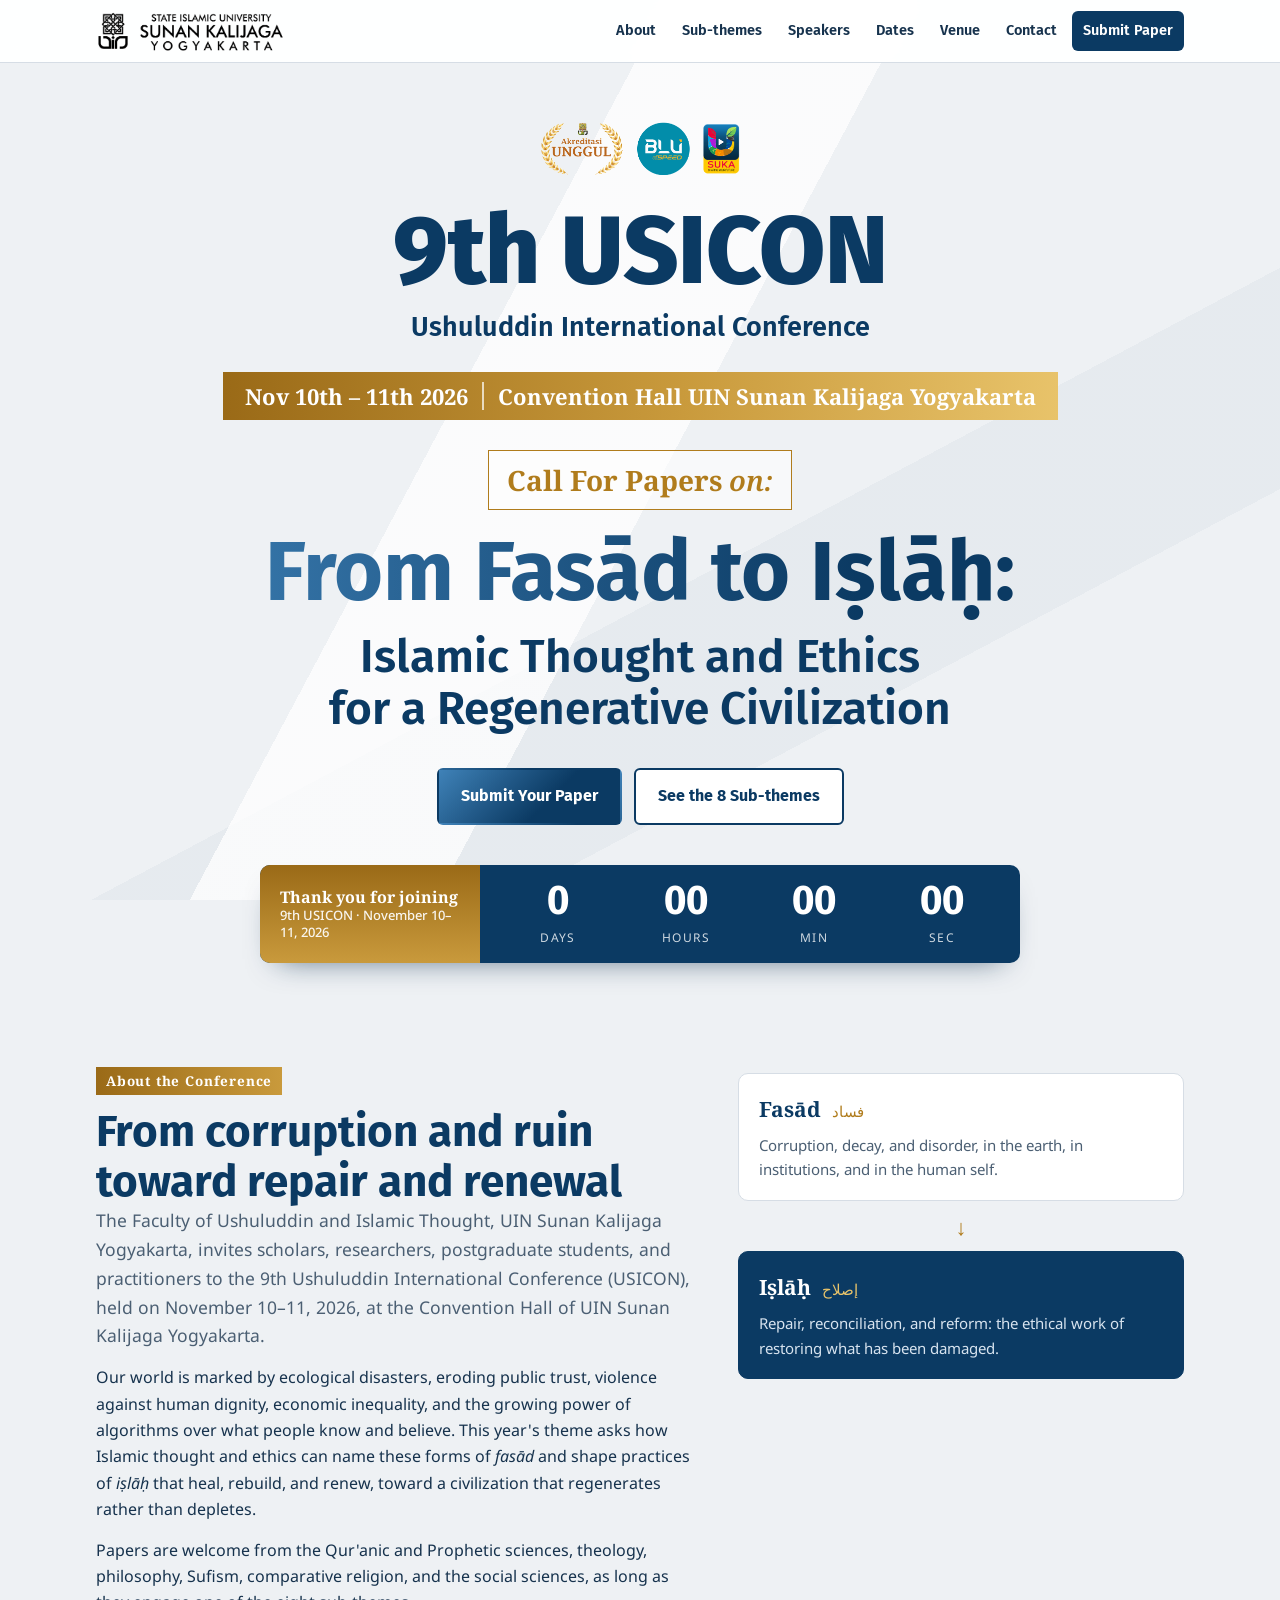
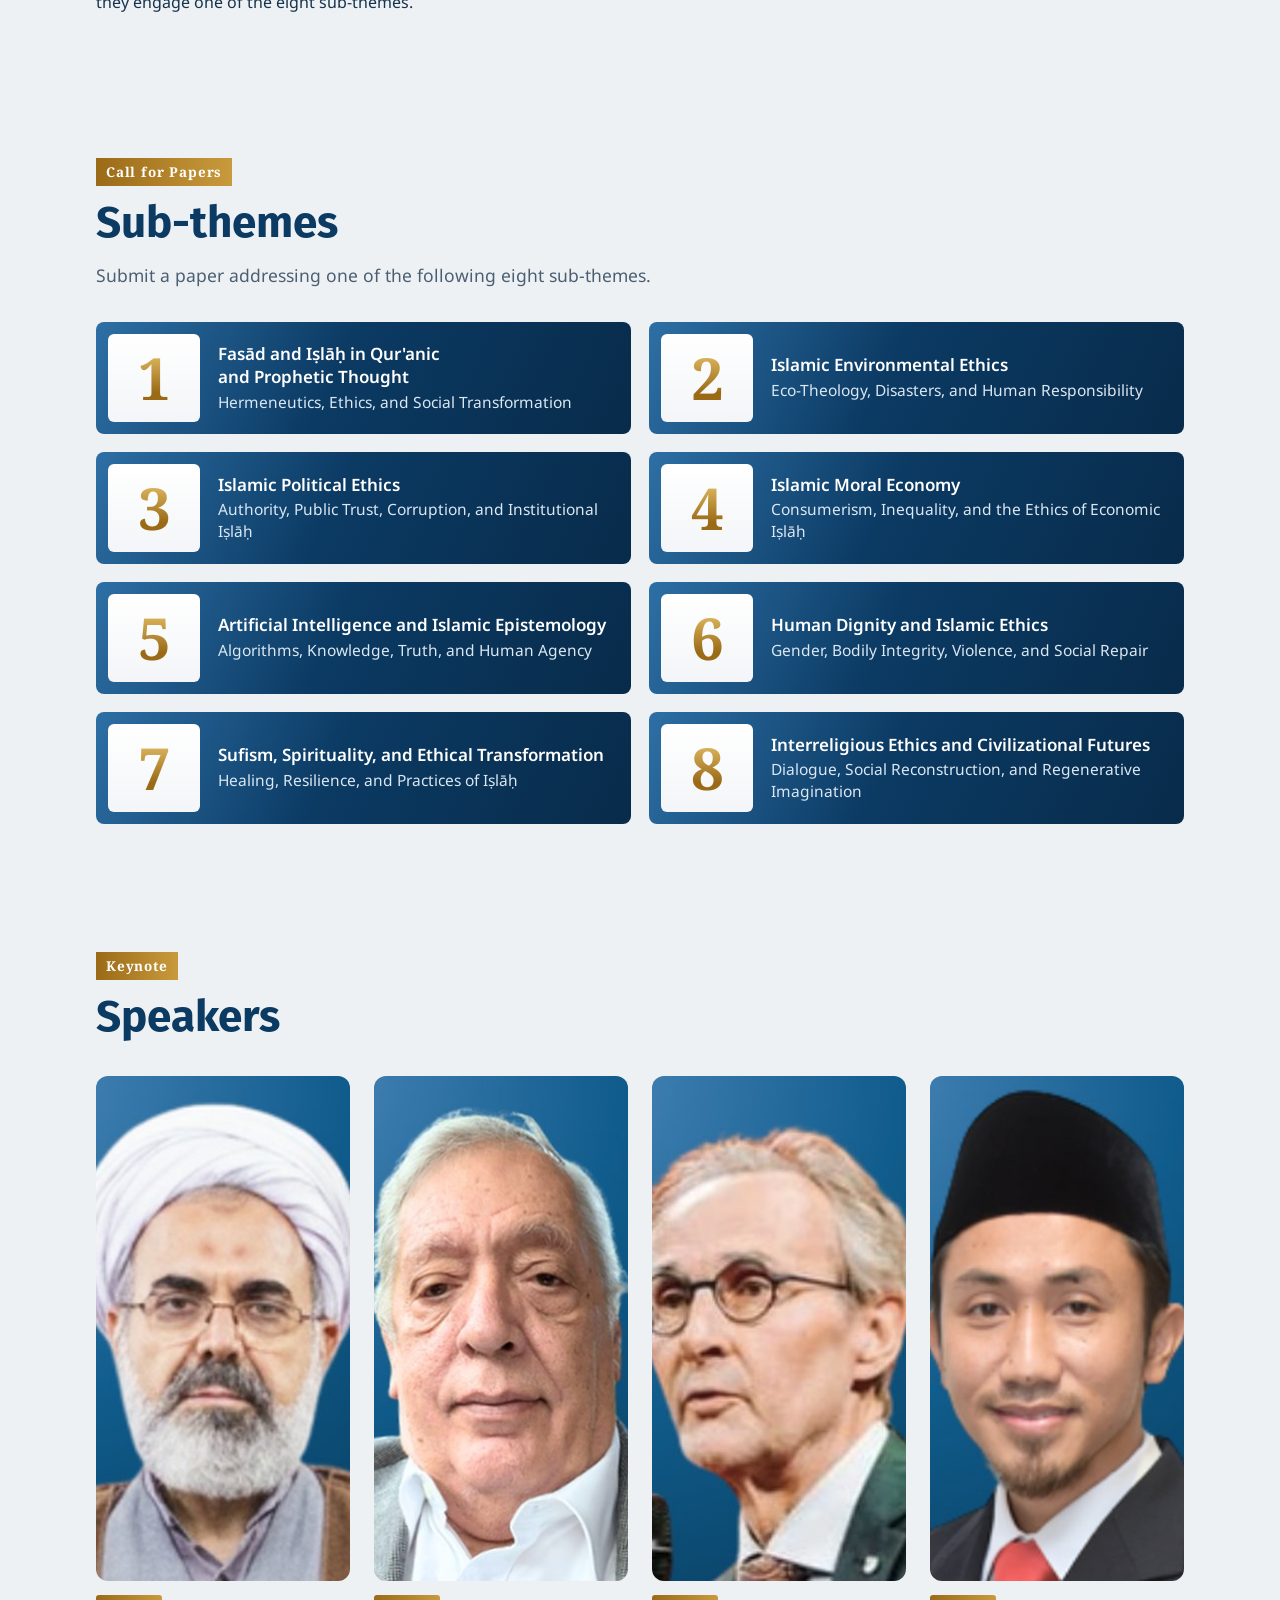
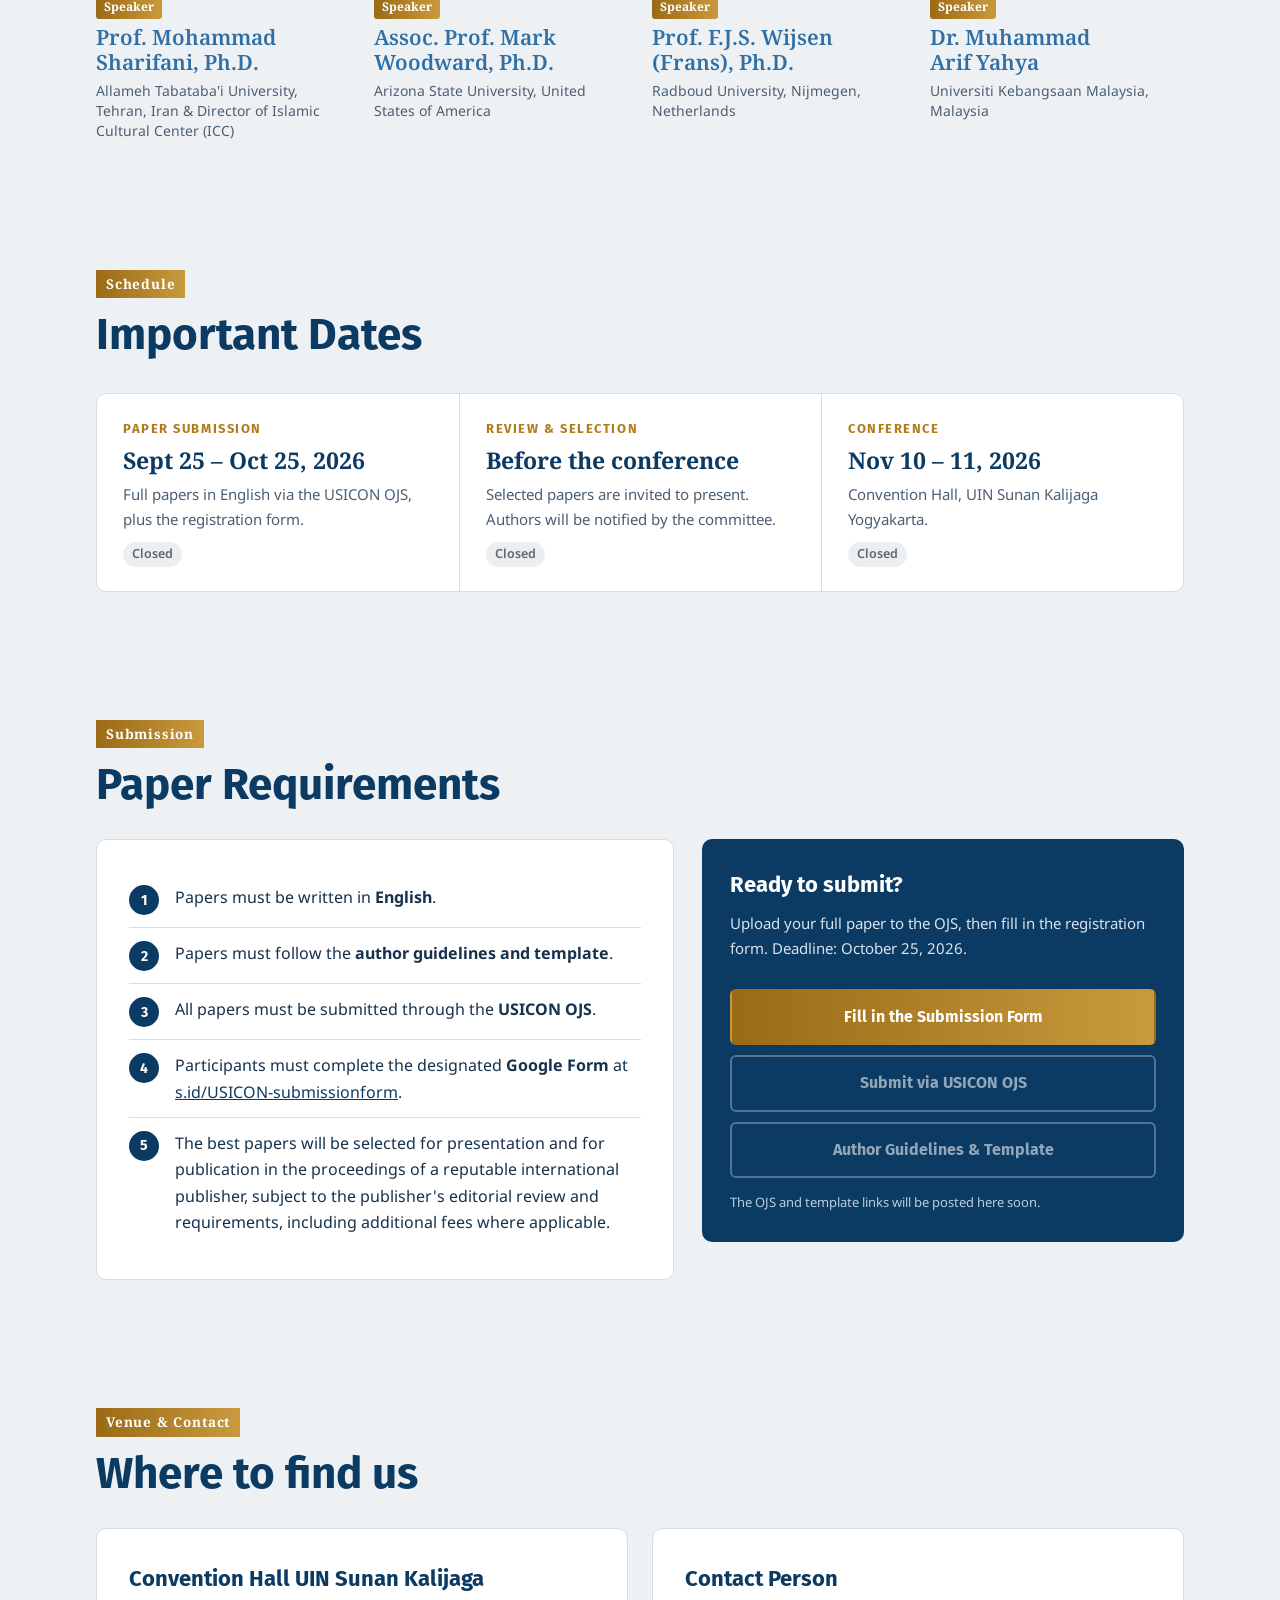
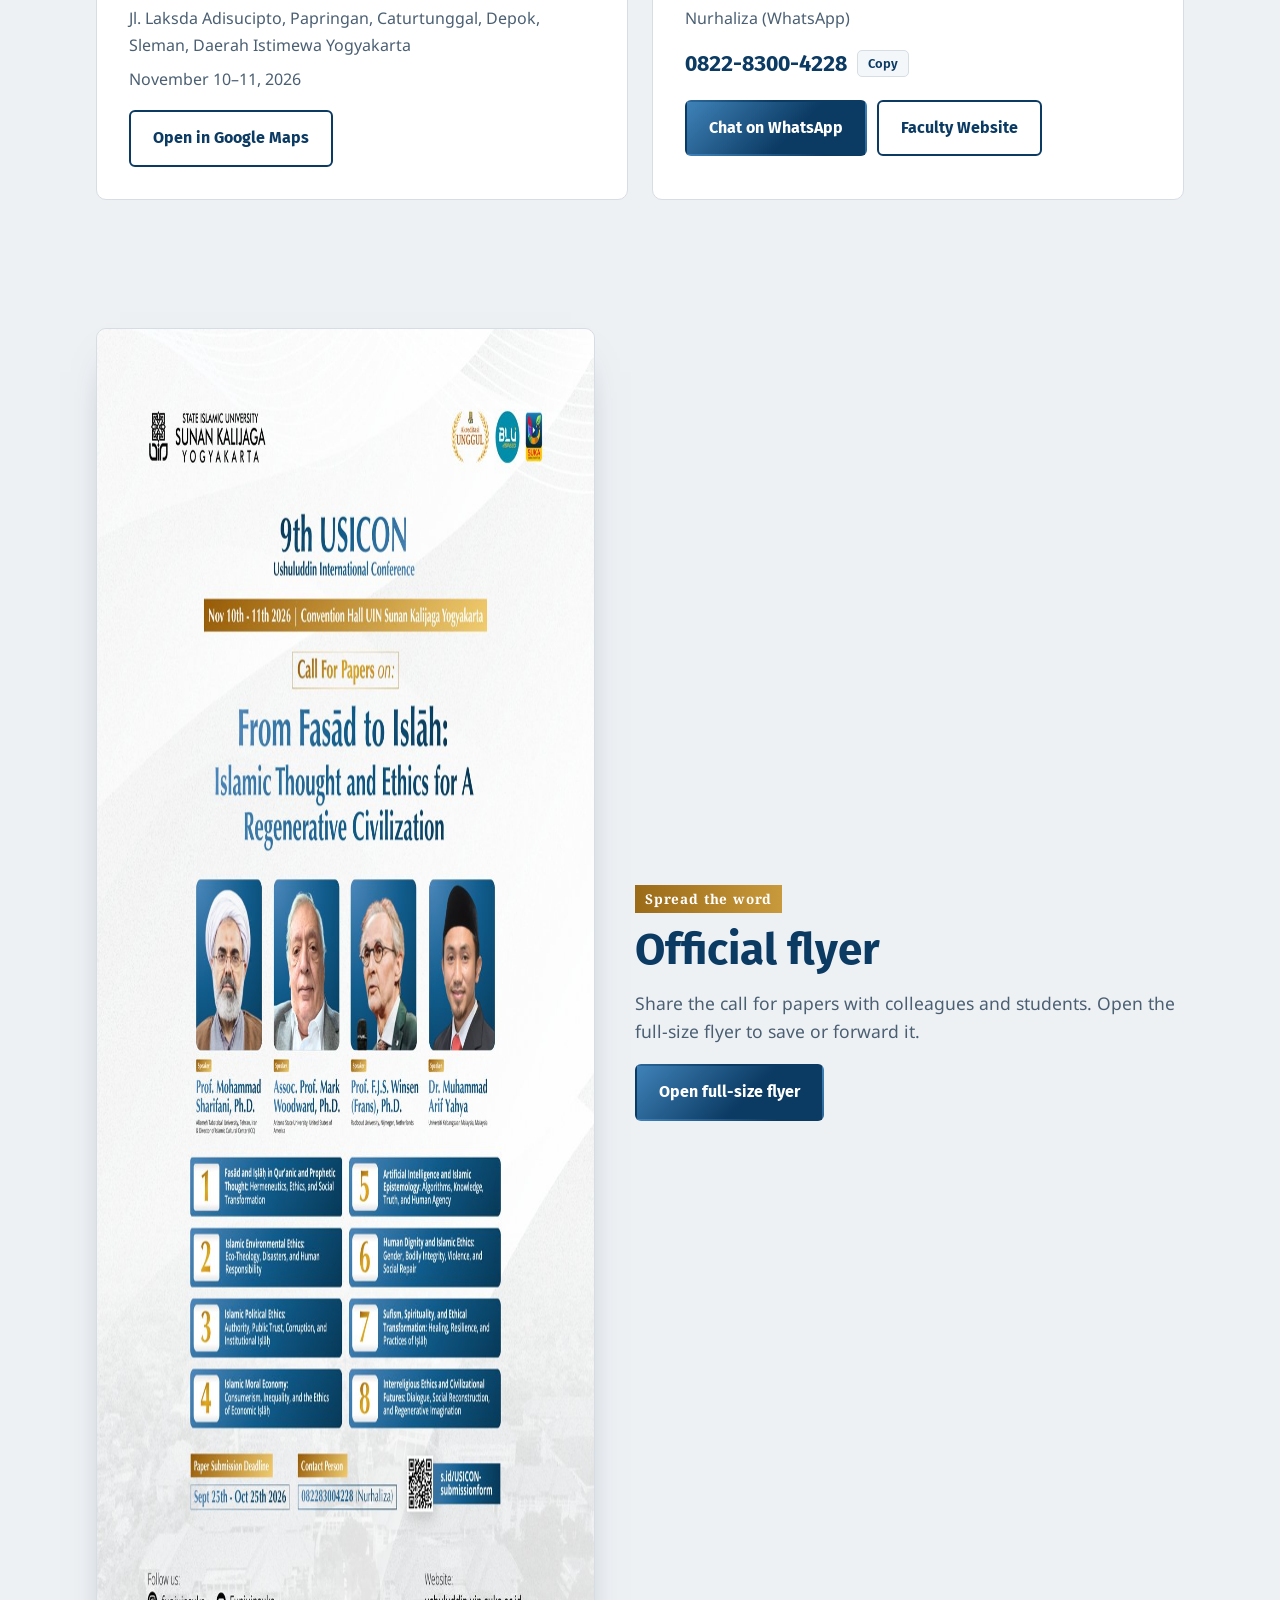
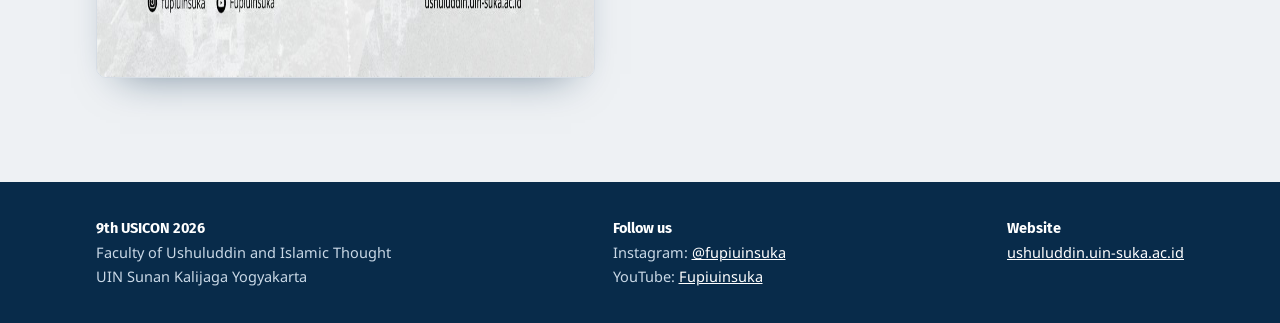
==== index.html @ ccaa50a0 "Add files via upload" ====
<!DOCTYPE html>
<html lang="en">
<head>
<meta charset="utf-8">
<meta name="viewport" content="width=device-width, initial-scale=1, viewport-fit=cover">
<title>9th USICON 2026</title>
<meta name="claude:viewport-fit-sides" content="cover">
<meta name="description" content="9th Ushuluddin International Conference (USICON) 2026 — From Fasād to Iṣlāḥ: Islamic Thought and Ethics for a Regenerative Civilization. November 10–11, 2026, UIN Sunan Kalijaga Yogyakarta.">
<meta property="og:title" content="9th USICON 2026 — From Fasād to Iṣlāḥ">
<meta property="og:description" content="Call for Papers. Ushuluddin International Conference, Nov 10–11, 2026, Convention Hall UIN Sunan Kalijaga Yogyakarta. Submission: Sept 25 – Oct 25, 2026.">
<meta property="og:image" content="assets/og.jpg">
<link rel="preconnect" href="https://fonts.googleapis.com">
<link rel="preconnect" href="https://fonts.gstatic.com" crossorigin>
<link rel="stylesheet" href="https://fonts.googleapis.com/css2?family=Fira+Sans:wght@500;600;700;800&family=Noto+Sans:wght@400;500;600&family=Noto+Serif:ital,wght@0,600;0,700;1,600&display=swap">
<style>
/* Layout: the flyer as a page — pale stone ground with faint diagonal planes, deep-blue panels, gold bands for dates and labels. */
:root{
  --ground:#eef1f4;
  --paper:#ffffff;
  --ink:#16324d;
  --ink-soft:#4b5f73;
  --navy:#0b3a63;
  --navy-deep:#082b4a;
  --blue:#3f82b8;
  --gold-1:#9a6a17;
  --gold-2:#e8c36a;
  --gold-text:#b07c1c;
  --line:#d6dde5;
  --f-display:"Fira Sans","Segoe UI",Roboto,Arial,sans-serif;
  --f-body:"Noto Sans","Segoe UI",Roboto,Arial,sans-serif;
  --f-serif:"Noto Serif",Georgia,"Times New Roman",serif;
  --gutter-l:max(16px, env(safe-area-inset-left, 0px));
  --gutter-r:max(16px, env(safe-area-inset-right, 0px));
  color-scheme:light;
}
*{box-sizing:border-box}
html{scroll-behavior:smooth;scroll-padding-top:76px}
@media (prefers-reduced-motion:reduce){html{scroll-behavior:auto}*{animation:none!important;transition:none!important}}
body{
  margin:0;font-family:var(--f-body);font-size:16px;line-height:1.65;color:var(--ink);
  background:
    linear-gradient(118deg, transparent 0 38%, rgba(255,255,255,.75) 38% 52%, transparent 52%),
    linear-gradient(152deg, transparent 0 60%, rgba(11,58,99,.035) 60% 74%, transparent 74%),
    var(--ground);
  background-attachment:fixed;
}
img{max-width:100%;display:block}
a{color:var(--navy)}
:focus-visible{outline:3px solid var(--gold-2);outline-offset:2px}
.wrap{max-width:1120px;margin:0 auto;padding-left:var(--gutter-l);padding-right:var(--gutter-r)}
h1,h2,h3{font-family:var(--f-display);text-wrap:balance;margin:0}
.diac{font-feature-settings:"kern"}

/* Header */
body::before{content:"";position:fixed;inset:0 0 auto;height:env(safe-area-inset-top,0px);z-index:60;background:rgba(255,255,255,.94)}
.top{position:sticky;top:env(safe-area-inset-top,0px);z-index:50;background:rgba(255,255,255,.94);backdrop-filter:blur(8px);border-bottom:1px solid var(--line)}
.top .wrap{display:flex;align-items:center;gap:20px;padding-block:10px}
.brand{display:flex;align-items:center;gap:12px;text-decoration:none;color:var(--navy);flex-shrink:0}
.brand img{height:42px;width:auto}
.nav{display:flex;gap:4px;margin-left:auto;flex-wrap:wrap;justify-content:flex-end}
.nav a{font-family:var(--f-display);font-weight:600;font-size:14.5px;text-decoration:none;color:var(--ink);padding:8px 11px;border-radius:6px}
.nav a:hover{background:#e7eef5;color:var(--navy)}
.nav a.cta{background:var(--navy);color:#fff}
.nav a.cta:hover{background:var(--navy-deep)}
.menu-btn{display:none;margin-left:auto;font:600 15px var(--f-display);background:var(--navy);color:#fff;border:0;border-radius:6px;padding:9px 14px;cursor:pointer}
@media (max-width:920px){
  .menu-btn{display:block}
  .nav{display:none;position:absolute;left:0;right:0;top:100%;background:#fff;border-bottom:1px solid var(--line);flex-direction:column;padding:8px var(--gutter-r) 14px var(--gutter-l);gap:2px}
  .nav.open{display:flex}
  .nav a{padding:11px 12px}
}

/* Hero */
.hero{padding-block:56px 40px;text-align:center}
.badges{display:flex;justify-content:center;margin-bottom:26px}
.badges img{height:58px;width:auto}
.edition{font-family:var(--f-display);font-weight:800;color:var(--navy);font-size:clamp(52px,9vw,96px);line-height:1;letter-spacing:-.5px}
.edition-sub{font-family:var(--f-display);font-weight:600;color:var(--navy);font-size:clamp(19px,2.6vw,27px);margin-top:6px}
.goldband{display:inline-flex;flex-wrap:wrap;justify-content:center;gap:4px 14px;margin-top:22px;padding:10px 22px;background:linear-gradient(90deg,var(--gold-1),#c99a3c 55%,var(--gold-2));color:#fff;font-family:var(--f-serif);font-weight:700;font-size:clamp(16px,2.2vw,22px);line-height:1.3}
.goldband span+span{border-left:2px solid rgba(255,255,255,.7);padding-left:14px}
@media (max-width:560px){.goldband span+span{border-left:0;padding-left:0}}
.cfp{display:inline-block;margin-top:30px;padding:6px 18px;border:1.5px solid var(--gold-text);font-family:var(--f-serif);font-weight:700;font-size:clamp(20px,2.6vw,28px);color:var(--gold-text);background:rgba(255,255,255,.6)}
.cfp i{font-weight:600}
.theme-main{margin-top:18px;font-weight:700;font-size:clamp(40px,7.4vw,84px);line-height:1.05;background:linear-gradient(90deg,var(--blue),var(--navy) 70%);-webkit-background-clip:text;background-clip:text;color:transparent;padding-bottom:6px}
.theme-sub{font-weight:600;font-size:clamp(24px,4vw,46px);line-height:1.15;color:var(--navy);max-width:900px;margin:8px auto 0}
.hero-actions{display:flex;flex-wrap:wrap;justify-content:center;gap:12px;margin-top:32px}
.btn{display:inline-flex;align-items:center;gap:8px;font-family:var(--f-display);font-weight:700;font-size:16px;text-decoration:none;padding:13px 22px;border-radius:6px;border:2px solid var(--navy);transition:transform .15s}
.btn:hover{transform:translateY(-2px)}
.btn.primary{background:linear-gradient(135deg,var(--blue),var(--navy) 60%);color:#fff;border-color:transparent}
.btn.ghost{background:#fff;color:var(--navy)}
.btn.gold{background:linear-gradient(90deg,var(--gold-1),#c99a3c);color:#fff;border-color:transparent}

/* Countdown */
.countdown{margin:40px auto 0;max-width:760px;display:grid;grid-template-columns:auto 1fr;align-items:stretch;background:var(--navy);color:#fff;border-radius:10px;overflow:hidden;text-align:left;box-shadow:0 14px 30px -18px rgba(8,43,74,.7)}
.cd-label{background:linear-gradient(180deg,var(--gold-1),#c99a3c);padding:16px 20px;font-family:var(--f-serif);font-weight:700;display:flex;flex-direction:column;justify-content:center;line-height:1.3;max-width:220px}
.cd-label small{font-family:var(--f-body);font-weight:500;font-size:13px;opacity:.92}
.cd-units{display:grid;grid-template-columns:repeat(4,1fr);gap:4px;padding:14px 16px}
.cd-units div{text-align:center}
.cd-units b{display:block;font-family:var(--f-display);font-size:clamp(28px,5vw,40px);font-weight:700;font-variant-numeric:tabular-nums;line-height:1.1}
.cd-units span{font-size:12px;letter-spacing:.12em;text-transform:uppercase;opacity:.8}
@media (max-width:560px){.countdown{grid-template-columns:1fr}.cd-label{max-width:none;text-align:center}}

/* Sections */
section{padding-block:64px}
.eyebrow{display:inline-block;background:linear-gradient(90deg,var(--gold-1),#c99a3c);color:#fff;font-family:var(--f-serif);font-weight:700;font-size:13.5px;letter-spacing:.06em;padding:3px 10px;margin-bottom:12px}
h2{font-size:clamp(30px,4.4vw,44px);color:var(--navy);line-height:1.12}
.lead{font-size:17.5px;color:var(--ink-soft);max-width:68ch;margin:14px 0 0}
.panel{background:var(--paper);border:1px solid var(--line);border-radius:10px;padding:32px}

/* About */
.about-grid{display:grid;grid-template-columns:1.35fr 1fr;gap:40px;align-items:start}
.about-grid p{margin:0 0 14px;max-width:66ch}
.about-text{min-width:0}
.terms{display:grid;gap:14px;margin-top:6px}
.term{background:var(--paper);border:1px solid var(--line);border-radius:10px;padding:18px 20px}
.term h3{font-family:var(--f-serif);font-size:21px;color:var(--navy)}
.term h3 small{font-family:var(--f-body);font-weight:500;font-size:15px;color:var(--gold-text);margin-left:6px}
.term p{margin:6px 0 0;font-size:15px;color:var(--ink-soft)}
.term.to{background:var(--navy);border-color:var(--navy);color:#fff}
.term.to h3{color:#fff}.term.to h3 small{color:var(--gold-2)}.term.to p{color:#d7e3ef}
.arrow{text-align:center;font-family:var(--f-serif);color:var(--gold-text);font-size:22px;line-height:1}
@media (max-width:820px){.about-grid{grid-template-columns:1fr}}

/* Sub-themes */
.themes{display:grid;grid-template-columns:repeat(2,1fr);gap:18px;margin-top:32px}
.theme{display:grid;grid-template-columns:92px 1fr;align-items:center;gap:18px;background:linear-gradient(115deg,#2d6fa5 0%,var(--navy) 45%,var(--navy-deep) 100%);border-radius:8px;padding:12px 22px 12px 12px;color:#fff;min-height:112px}
.theme .num{background:#fff;border-radius:6px;height:88px;display:grid;place-items:center;font-family:var(--f-serif);font-weight:700;font-size:58px;line-height:1;color:var(--gold-text);background-image:linear-gradient(#fff,#f3f5f8)}
.theme .num span{background:linear-gradient(180deg,var(--gold-2),var(--gold-1) 75%);-webkit-background-clip:text;background-clip:text;color:transparent}
.theme div:last-child{min-width:0}
.theme h3{font-family:var(--f-body);font-size:17px;font-weight:600;line-height:1.35}
.theme p{margin:3px 0 0;font-size:15.5px;line-height:1.4;color:#dbe7f2}
@media (max-width:820px){.themes{grid-template-columns:1fr}}
@media (max-width:440px){.theme{grid-template-columns:64px 1fr;gap:14px;padding-right:16px}.theme .num{height:70px;font-size:44px}}

/* Speakers */
.speakers{display:grid;grid-template-columns:repeat(4,1fr);gap:24px;margin-top:34px}
.speaker figure{margin:0}
.speaker img{width:100%;aspect-ratio:228/274;object-fit:cover;border-radius:12px;background:var(--navy)}
.tag{display:inline-block;margin-top:14px;background:linear-gradient(90deg,var(--gold-1),#c99a3c);color:#fff;font-family:var(--f-serif);font-weight:700;font-size:12px;padding:2px 8px;border-radius:3px}
.speaker h3{font-family:var(--f-serif);font-weight:600;font-size:21px;color:#2f6fa4;line-height:1.2;margin-top:6px}
.speaker p{margin:6px 0 0;font-size:14px;line-height:1.45;color:var(--ink-soft)}
@media (max-width:900px){.speakers{grid-template-columns:repeat(2,1fr)}}
@media (max-width:420px){.speakers{gap:16px}.speaker h3{font-size:18px}}

/* Dates */
.timeline{display:grid;grid-template-columns:repeat(3,1fr);gap:0;margin-top:34px;background:var(--paper);border:1px solid var(--line);border-radius:10px;overflow:hidden}
.step{padding:24px 26px;position:relative}
.step+.step{border-left:1px solid var(--line)}
.step .when{font-family:var(--f-serif);font-weight:700;font-size:23px;color:var(--navy);line-height:1.25;font-variant-numeric:tabular-nums}
.step .what{font-family:var(--f-display);font-weight:700;font-size:13px;letter-spacing:.12em;text-transform:uppercase;color:var(--gold-text);margin-bottom:6px}
.step p{margin:8px 0 0;font-size:15px;color:var(--ink-soft)}
.step.now{background:#f3f7fb}
.status{display:inline-block;margin-top:10px;font-size:12.5px;font-weight:600;padding:2px 9px;border-radius:99px;background:#e1ebf4;color:var(--navy)}
.status.open{background:#dcf1e3;color:#17643a}
.status.closed{background:#eceff2;color:#5b6773}
@media (max-width:760px){.timeline{grid-template-columns:1fr}.step+.step{border-left:0;border-top:1px solid var(--line)}}

/* Submission */
.sub-grid{display:grid;grid-template-columns:1.2fr 1fr;gap:28px;margin-top:30px;align-items:start}
.reqs{list-style:none;margin:0;padding:0;counter-reset:r}
.reqs li{counter-increment:r;display:grid;grid-template-columns:34px 1fr;gap:12px;padding:12px 0;border-bottom:1px solid var(--line)}
.reqs li:last-child{border-bottom:0}
.reqs li::before{content:counter(r);width:30px;height:30px;border-radius:50%;background:var(--navy);color:#fff;display:grid;place-items:center;font-family:var(--f-display);font-weight:700;font-size:14px;margin-top:1px}
.howto{background:var(--navy);color:#fff;border-radius:10px;padding:28px}
.howto h3{font-size:22px}
.howto p{color:#d7e3ef;margin:8px 0 18px;font-size:15px}
.howto .btn{width:100%;justify-content:center;margin-top:10px}
.howto .btn.ghost{background:transparent;color:#fff;border-color:rgba(255,255,255,.55)}
.howto .note{font-size:13px;color:#b9cde0;margin-top:14px}
.btn[aria-disabled="true"]{opacity:.55;pointer-events:none}
@media (max-width:820px){.sub-grid{grid-template-columns:1fr}}

/* Venue & contact */
.vc-grid{display:grid;grid-template-columns:1fr 1fr;gap:24px;margin-top:30px}
.card h3{font-size:22px;color:var(--navy)}
.card p{margin:8px 0 0;color:var(--ink-soft)}
.phone{display:flex;flex-wrap:wrap;align-items:center;gap:10px;margin-top:14px}
.phone code{font-family:var(--f-display);font-weight:700;font-size:22px;color:var(--navy);user-select:all;font-variant-numeric:tabular-nums}
.copy{font:600 13px var(--f-display);border:1px solid var(--line);background:#f4f7fa;color:var(--navy);border-radius:5px;padding:5px 10px;cursor:pointer}
.links{display:flex;flex-wrap:wrap;gap:10px;margin-top:18px}
@media (max-width:760px){.vc-grid{grid-template-columns:1fr}}

.flyer-sec .wrap{display:grid;grid-template-columns:1fr 1.1fr;gap:40px;align-items:center}
.flyer-sec img{border-radius:10px;box-shadow:0 20px 40px -24px rgba(8,43,74,.55);border:1px solid var(--line)}
@media (max-width:760px){.flyer-sec .wrap{grid-template-columns:1fr}}

footer{background:var(--navy-deep);color:#c9d8e6;margin-top:40px}
footer .wrap{padding-block:34px;display:flex;flex-wrap:wrap;gap:20px 40px;justify-content:space-between;font-size:14.5px}
footer a{color:#fff}
footer b{color:#fff;font-family:var(--f-display)}
</style>
</head>
<body>

<header class="top">
  <div class="wrap">
    <a class="brand" href="#home" aria-label="UIN Sunan Kalijaga Yogyakarta — 9th USICON home">
      <img src="assets/logo-uin.png" alt="State Islamic University Sunan Kalijaga Yogyakarta" width="518" height="115">
    </a>
    <button class="menu-btn" id="menuBtn" aria-expanded="false" aria-controls="nav">Menu</button>
    <nav class="nav" id="nav">
      <a href="#about">About</a>
      <a href="#subthemes">Sub-themes</a>
      <a href="#speakers">Speakers</a>
      <a href="#dates">Dates</a>
      <a href="#venue">Venue</a>
      <a href="#contact">Contact</a>
      <a class="cta" href="#submission">Submit Paper</a>
    </nav>
  </div>
</header>

<main>
<div class="hero" id="home">
  <div class="wrap">
    <div class="badges"><img src="assets/badges.png" alt="Akreditasi Unggul, BLU Speed, SUKA" width="405" height="115"></div>
    <div class="edition">9th USICON</div>
    <div class="edition-sub">Ushuluddin International Conference</div>
    <div><div class="goldband"><span>Nov 10th – 11th 2026</span><span>Convention Hall UIN Sunan Kalijaga Yogyakarta</span></div></div>
    <div class="cfp">Call For Papers <i>on:</i></div>
    <h1>
      <span class="theme-main" style="display:block">From Fasād to Iṣlāḥ:</span>
      <span class="theme-sub" style="display:block">Islamic Thought and Ethics for a Regenerative Civilization</span>
    </h1>
    <div class="hero-actions">
      <a class="btn primary" href="#submission">Submit Your Paper</a>
      <a class="btn ghost" href="#subthemes">See the 8 Sub-themes</a>
    </div>

    <div class="countdown" aria-live="polite">
      <div class="cd-label" id="cdLabel">Paper submission closes<small>October 25, 2026 · 23:59 WIB</small></div>
      <div class="cd-units">
        <div><b id="cdD">--</b><span>Days</span></div>
        <div><b id="cdH">--</b><span>Hours</span></div>
        <div><b id="cdM">--</b><span>Min</span></div>
        <div><b id="cdS">--</b><span>Sec</span></div>
      </div>
    </div>
  </div>
</div>

<section id="about">
  <div class="wrap about-grid">
    <div class="about-text">
      <span class="eyebrow">About the Conference</span>
      <h2>From corruption and ruin toward repair and renewal</h2>
      <p class="lead">The Faculty of Ushuluddin and Islamic Thought, UIN Sunan Kalijaga Yogyakarta, invites scholars, researchers, postgraduate students, and practitioners to the 9th Ushuluddin International Conference (USICON), held on November 10–11, 2026, at the Convention Hall of UIN Sunan Kalijaga Yogyakarta.</p>
      <p style="margin-top:14px">Our world is marked by ecological disasters, eroding public trust, violence against human dignity, economic inequality, and the growing power of algorithms over what people know and believe. This year's theme asks how Islamic thought and ethics can name these forms of <em>fasād</em> and shape practices of <em>iṣlāḥ</em> that heal, rebuild, and renew, toward a civilization that regenerates rather than depletes.</p>
      <p>Papers are welcome from the Qur'anic and Prophetic sciences, theology, philosophy, Sufism, comparative religion, and the social sciences, as long as they engage one of the eight sub-themes.</p>
    </div>
    <div class="terms" aria-label="Key terms">
      <div class="term">
        <h3>Fasād <small>فساد</small></h3>
        <p>Corruption, decay, and disorder, in the earth, in institutions, and in the human self.</p>
      </div>
      <div class="arrow" aria-hidden="true">↓</div>
      <div class="term to">
        <h3>Iṣlāḥ <small>إصلاح</small></h3>
        <p>Repair, reconciliation, and reform: the ethical work of restoring what has been damaged.</p>
      </div>
    </div>
  </div>
</section>

<section id="subthemes">
  <div class="wrap">
    <span class="eyebrow">Call for Papers</span>
    <h2>Sub-themes</h2>
    <p class="lead">Submit a paper addressing one of the following eight sub-themes.</p>
    <div class="themes">
      <div class="theme"><div class="num"><span>1</span></div><div><h3>Fasād and Iṣlāḥ in Qur'anic and Prophetic Thought</h3><p>Hermeneutics, Ethics, and Social Transformation</p></div></div>
      <div class="theme"><div class="num"><span>2</span></div><div><h3>Islamic Environmental Ethics</h3><p>Eco-Theology, Disasters, and Human Responsibility</p></div></div>
      <div class="theme"><div class="num"><span>3</span></div><div><h3>Islamic Political Ethics</h3><p>Authority, Public Trust, Corruption, and Institutional Iṣlāḥ</p></div></div>
      <div class="theme"><div class="num"><span>4</span></div><div><h3>Islamic Moral Economy</h3><p>Consumerism, Inequality, and the Ethics of Economic Iṣlāḥ</p></div></div>
      <div class="theme"><div class="num"><span>5</span></div><div><h3>Artificial Intelligence and Islamic Epistemology</h3><p>Algorithms, Knowledge, Truth, and Human Agency</p></div></div>
      <div class="theme"><div class="num"><span>6</span></div><div><h3>Human Dignity and Islamic Ethics</h3><p>Gender, Bodily Integrity, Violence, and Social Repair</p></div></div>
      <div class="theme"><div class="num"><span>7</span></div><div><h3>Sufism, Spirituality, and Ethical Transformation</h3><p>Healing, Resilience, and Practices of Iṣlāḥ</p></div></div>
      <div class="theme"><div class="num"><span>8</span></div><div><h3>Interreligious Ethics and Civilizational Futures</h3><p>Dialogue, Social Reconstruction, and Regenerative Imagination</p></div></div>
    </div>
  </div>
</section>

<section id="speakers">
  <div class="wrap">
    <span class="eyebrow">Keynote</span>
    <h2>Speakers</h2>
    <div class="speakers">
      <div class="speaker"><figure><img src="assets/speaker-1.jpg" alt="Prof. Mohammad Sharifani, Ph.D." width="420" height="505" loading="lazy"></figure>
        <span class="tag">Speaker</span><h3>Prof. Mohammad Sharifani, Ph.D.</h3><p>Allameh Tabataba'i University, Tehran, Iran &amp; Director of Islamic Cultural Center (ICC)</p></div>
      <div class="speaker"><figure><img src="assets/speaker-2.jpg" alt="Assoc. Prof. Mark Woodward, Ph.D." width="420" height="505" loading="lazy"></figure>
        <span class="tag">Speaker</span><h3>Assoc. Prof. Mark Woodward, Ph.D.</h3><p>Arizona State University, United States of America</p></div>
      <div class="speaker"><figure><img src="assets/speaker-3.jpg" alt="Prof. F.J.S. Wijsen (Frans), Ph.D." width="420" height="505" loading="lazy"></figure>
        <span class="tag">Speaker</span><h3>Prof. F.J.S. Wijsen (Frans), Ph.D.</h3><p>Radboud University, Nijmegen, Netherlands</p></div>
      <div class="speaker"><figure><img src="assets/speaker-4.jpg" alt="Dr. Muhammad Arif Yahya" width="420" height="505" loading="lazy"></figure>
        <span class="tag">Speaker</span><h3>Dr. Muhammad Arif Yahya</h3><p>Universiti Kebangsaan Malaysia, Malaysia</p></div>
    </div>
  </div>
</section>

<section id="dates">
  <div class="wrap">
    <span class="eyebrow">Schedule</span>
    <h2>Important Dates</h2>
    <div class="timeline">
      <div class="step" data-start="2026-09-25T00:00:00+07:00" data-end="2026-10-25T23:59:59+07:00">
        <div class="what">Paper Submission</div>
        <div class="when">Sept 25 – Oct 25, 2026</div>
        <p>Full papers in English via the USICON OJS, plus the registration form.</p>
        <span class="status"></span>
      </div>
      <div class="step" data-start="2026-10-26T00:00:00+07:00" data-end="2026-11-09T23:59:59+07:00">
        <div class="what">Review &amp; Selection</div>
        <div class="when">Before the conference</div>
        <p>Selected papers are invited to present. Authors will be notified by the committee.</p>
        <span class="status"></span>
      </div>
      <div class="step" data-start="2026-11-10T00:00:00+07:00" data-end="2026-11-11T23:59:59+07:00">
        <div class="what">Conference</div>
        <div class="when">Nov 10 – 11, 2026</div>
        <p>Convention Hall, UIN Sunan Kalijaga Yogyakarta.</p>
        <span class="status"></span>
      </div>
    </div>
  </div>
</section>

<section id="submission">
  <div class="wrap">
    <span class="eyebrow">Submission</span>
    <h2>Paper Requirements</h2>
    <div class="sub-grid">
      <div class="panel">
        <ol class="reqs">
          <li><span>Papers must be written in <strong>English</strong>.</span></li>
          <li><span>Papers must follow the <strong>author guidelines and template</strong>.</span></li>
          <li><span>All papers must be submitted through the <strong>USICON OJS</strong>.</span></li>
          <li><span>Participants must complete the designated <strong>Google Form</strong> at <a href="https://s.id/USICON-submissionform" target="_blank" rel="noopener">s.id/USICON-submissionform</a>.</span></li>
          <li><span>The best papers will be selected for presentation and for publication in the proceedings of a reputable international publisher, subject to the publisher's editorial review and requirements, including additional fees where applicable.</span></li>
        </ol>
      </div>
      <aside class="howto">
        <h3>Ready to submit?</h3>
        <p>Upload your full paper to the OJS, then fill in the registration form. Deadline: October 25, 2026.</p>
        <a class="btn gold" href="https://s.id/USICON-submissionform" target="_blank" rel="noopener">Fill in the Submission Form</a>
        <a class="btn ghost" id="ojsLink" href="#" target="_blank" rel="noopener">Submit via USICON OJS</a>
        <a class="btn ghost" id="tplLink" href="#" target="_blank" rel="noopener">Author Guidelines &amp; Template</a>
        <div class="note" id="linkNote">The OJS and template links will be posted here soon.</div>
      </aside>
    </div>
  </div>
</section>

<section id="venue">
  <div class="wrap">
    <span class="eyebrow">Venue &amp; Contact</span>
    <h2>Where to find us</h2>
    <div class="vc-grid">
      <div class="panel card">
        <h3>Convention Hall UIN Sunan Kalijaga</h3>
        <p>Jl. Laksda Adisucipto, Papringan, Caturtunggal, Depok, Sleman, Daerah Istimewa Yogyakarta</p>
        <p>November 10–11, 2026</p>
        <div class="links"><a class="btn ghost" href="https://www.google.com/maps/search/?api=1&query=Convention+Hall+UIN+Sunan+Kalijaga+Yogyakarta" target="_blank" rel="noopener">Open in Google Maps</a></div>
      </div>
      <div class="panel card" id="contact">
        <h3>Contact Person</h3>
        <p>Nurhaliza (WhatsApp)</p>
        <div class="phone"><code id="phone">0822-8300-4228</code><button class="copy" id="copyBtn" type="button">Copy</button></div>
        <div class="links">
          <a class="btn primary" href="https://wa.me/6282283004228?text=Assalamu%27alaikum%2C%20I%20would%20like%20to%20ask%20about%20the%209th%20USICON%202026." target="_blank" rel="noopener">Chat on WhatsApp</a>
          <a class="btn ghost" href="https://ushuluddin.uin-suka.ac.id/" target="_blank" rel="noopener">Faculty Website</a>
        </div>
      </div>
    </div>
  </div>
</section>

<section class="flyer-sec">
  <div class="wrap">
    <img src="assets/flyer.jpg" alt="Official 9th USICON 2026 Call for Papers flyer" width="1080" height="1350">
    <div>
      <span class="eyebrow">Spread the word</span>
      <h2>Official flyer</h2>
      <p class="lead">Share the call for papers with colleagues and students. Open the full-size flyer to save or forward it.</p>
      <div class="links"><a class="btn primary" href="assets/flyer.jpg" target="_blank" rel="noopener">Open full-size flyer</a></div>
    </div>
  </div>
</section>
</main>

<footer>
  <div class="wrap">
    <div><b>9th USICON 2026</b><br>Faculty of Ushuluddin and Islamic Thought<br>UIN Sunan Kalijaga Yogyakarta</div>
    <div><b>Follow us</b><br>Instagram: <a href="https://www.instagram.com/fupiuinsuka/" target="_blank" rel="noopener">@fupiuinsuka</a><br>YouTube: <a href="https://www.youtube.com/@Fupiuinsuka" target="_blank" rel="noopener">Fupiuinsuka</a></div>
    <div><b>Website</b><br><a href="https://ushuluddin.uin-suka.ac.id/" target="_blank" rel="noopener">ushuluddin.uin-suka.ac.id</a></div>
  </div>
</footer>

<script>
/* ===== Edit these links when they are ready ===== */
const LINKS = {
  ojs: "",       // e.g. "https://ejournal.uin-suka.ac.id/ushuluddin/usicon"
  template: ""   // e.g. link to the author guidelines/template (Google Drive, etc.)
};
/* ================================================ */

(function(){
  const ojs=document.getElementById('ojsLink'), tpl=document.getElementById('tplLink'), note=document.getElementById('linkNote');
  [[ojs,LINKS.ojs],[tpl,LINKS.template]].forEach(([a,url])=>{ if(url){a.href=url}else{a.setAttribute('aria-disabled','true');a.removeAttribute('href')} });
  if(LINKS.ojs && LINKS.template) note.hidden=true;

  const btn=document.getElementById('menuBtn'), nav=document.getElementById('nav');
  btn.addEventListener('click',()=>{const o=nav.classList.toggle('open');btn.setAttribute('aria-expanded',o)});
  nav.querySelectorAll('a').forEach(a=>a.addEventListener('click',()=>{nav.classList.remove('open');btn.setAttribute('aria-expanded','false')}));

  document.getElementById('copyBtn').addEventListener('click',e=>{
    const t='082283004228', b=e.currentTarget;
    const done=()=>{b.textContent='Copied';setTimeout(()=>b.textContent='Copy',1600)};
    const fallback=()=>{const r=document.createRange();r.selectNodeContents(document.getElementById('phone'));const s=getSelection();s.removeAllRanges();s.addRange(r);b.textContent='Selected'};
    try{navigator.clipboard.writeText(t).then(done,fallback)}catch(_){fallback()}
  });

  const deadline=new Date('2026-10-25T23:59:59+07:00'), conf=new Date('2026-11-10T08:00:00+07:00'), confEnd=new Date('2026-11-11T23:59:59+07:00');
  const lab=document.getElementById('cdLabel'), el=id=>document.getElementById(id);
  const pad=n=>String(n).padStart(2,'0');
  function tick(){
    const now=new Date(); let target=deadline;
    if(now>deadline && now<conf){target=conf;lab.innerHTML='Conference begins<small>November 10, 2026 · UIN Sunan Kalijaga</small>'}
    else if(now>=conf && now<=confEnd){lab.innerHTML='The conference is underway<small>November 10–11, 2026</small>';target=now}
    else if(now>confEnd){lab.innerHTML='Thank you for joining<small>9th USICON · November 10–11, 2026</small>';target=now}
    let d=Math.max(0,target-now);
    el('cdD').textContent=Math.floor(d/864e5); d%=864e5;
    el('cdH').textContent=pad(Math.floor(d/36e5)); d%=36e5;
    el('cdM').textContent=pad(Math.floor(d/6e4)); d%=6e4;
    el('cdS').textContent=pad(Math.floor(d/1e3));
  }
  tick(); setInterval(tick,1000);

  const now=new Date();
  document.querySelectorAll('.step').forEach(s=>{
    const st=new Date(s.dataset.start), en=new Date(s.dataset.end), tag=s.querySelector('.status');
    if(now<st){tag.textContent='Upcoming'}
    else if(now<=en){tag.textContent='Open now';tag.classList.add('open');s.classList.add('now')}
    else{tag.textContent='Closed';tag.classList.add('closed')}
  });
})();
</script>
</body>
</html>
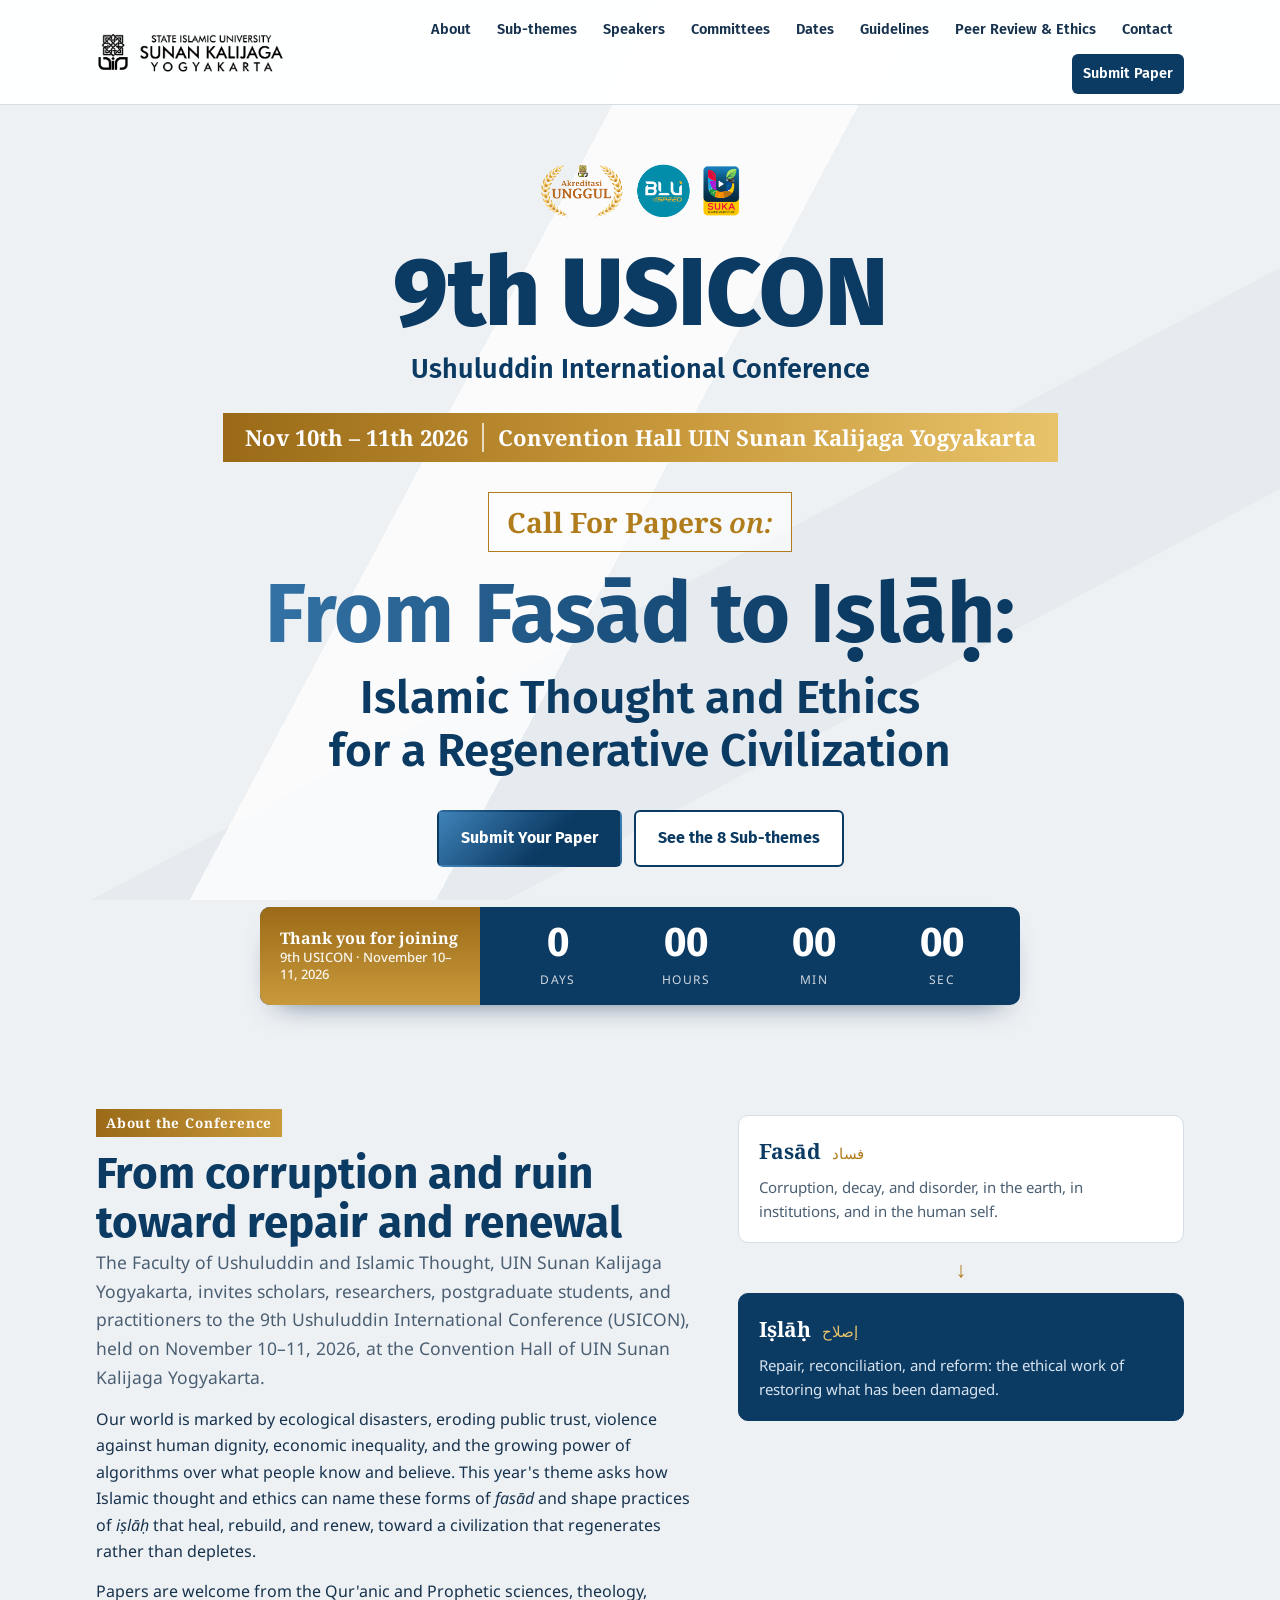
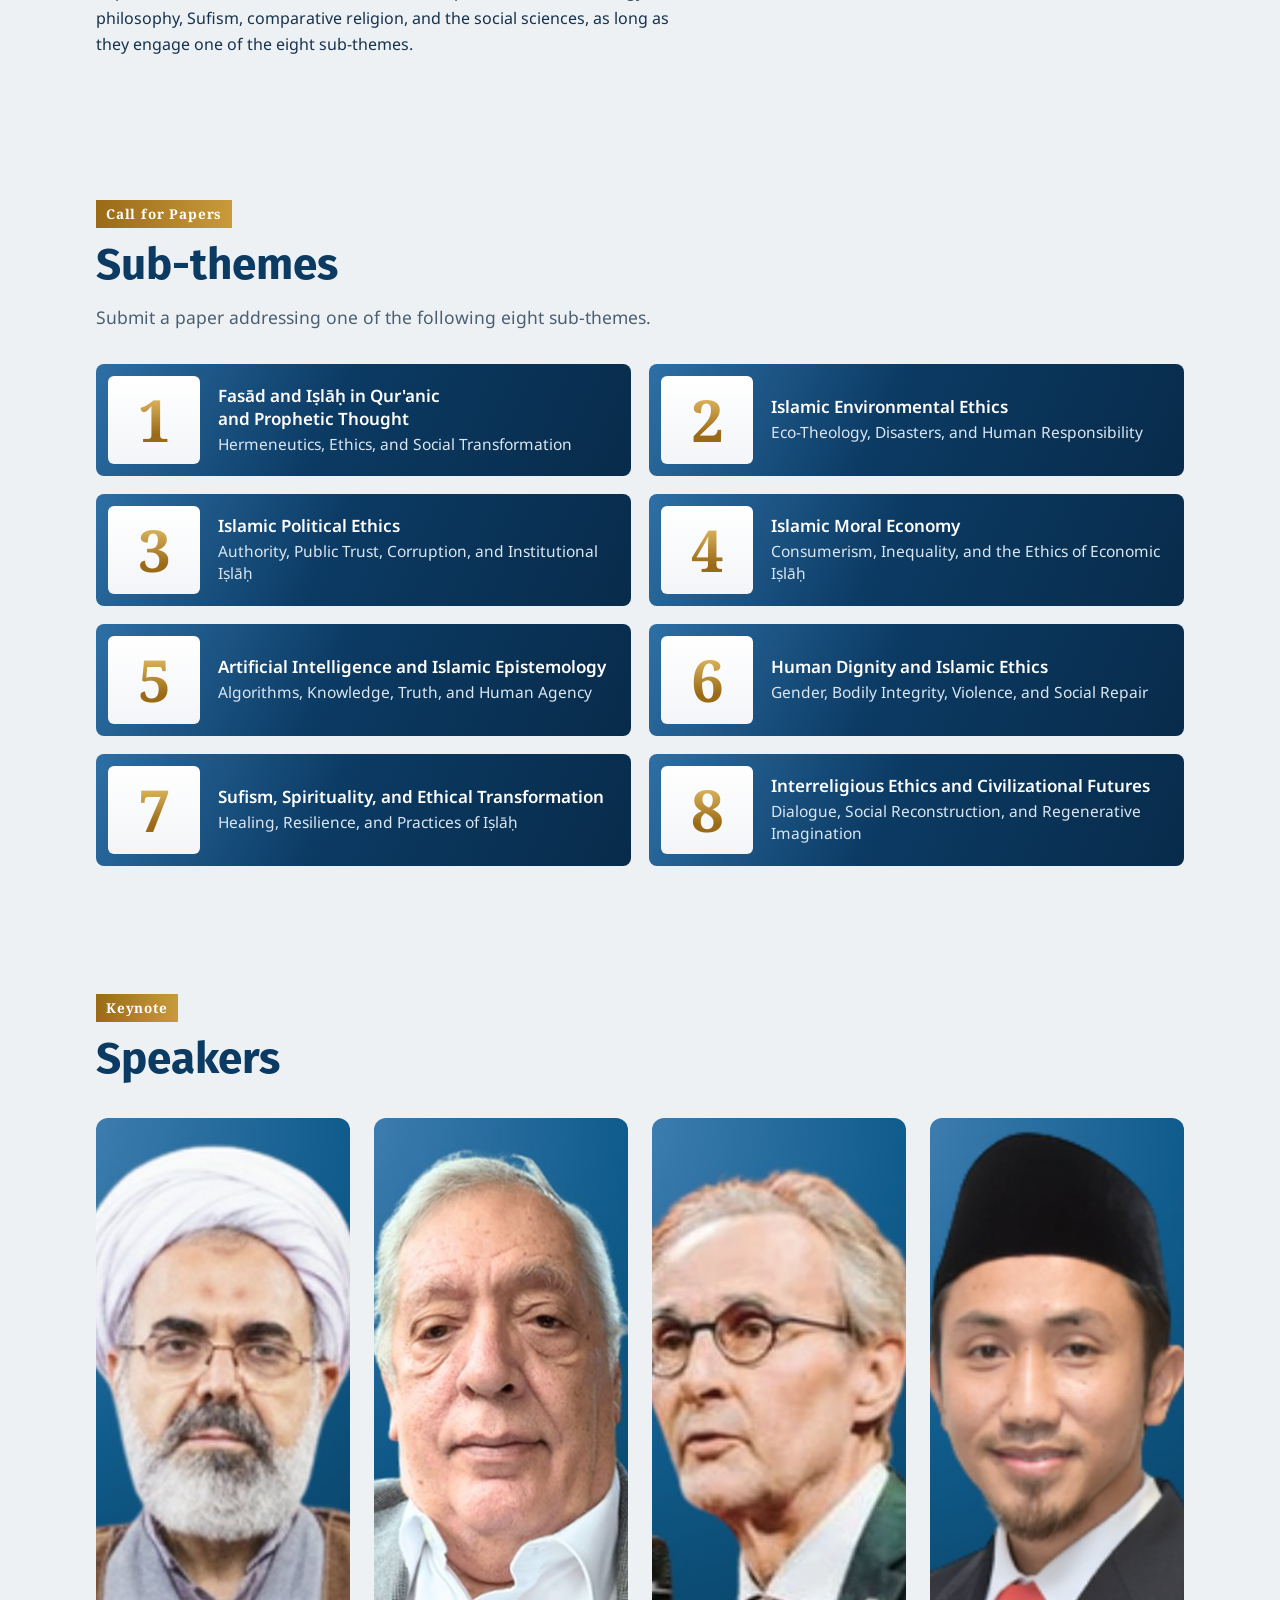
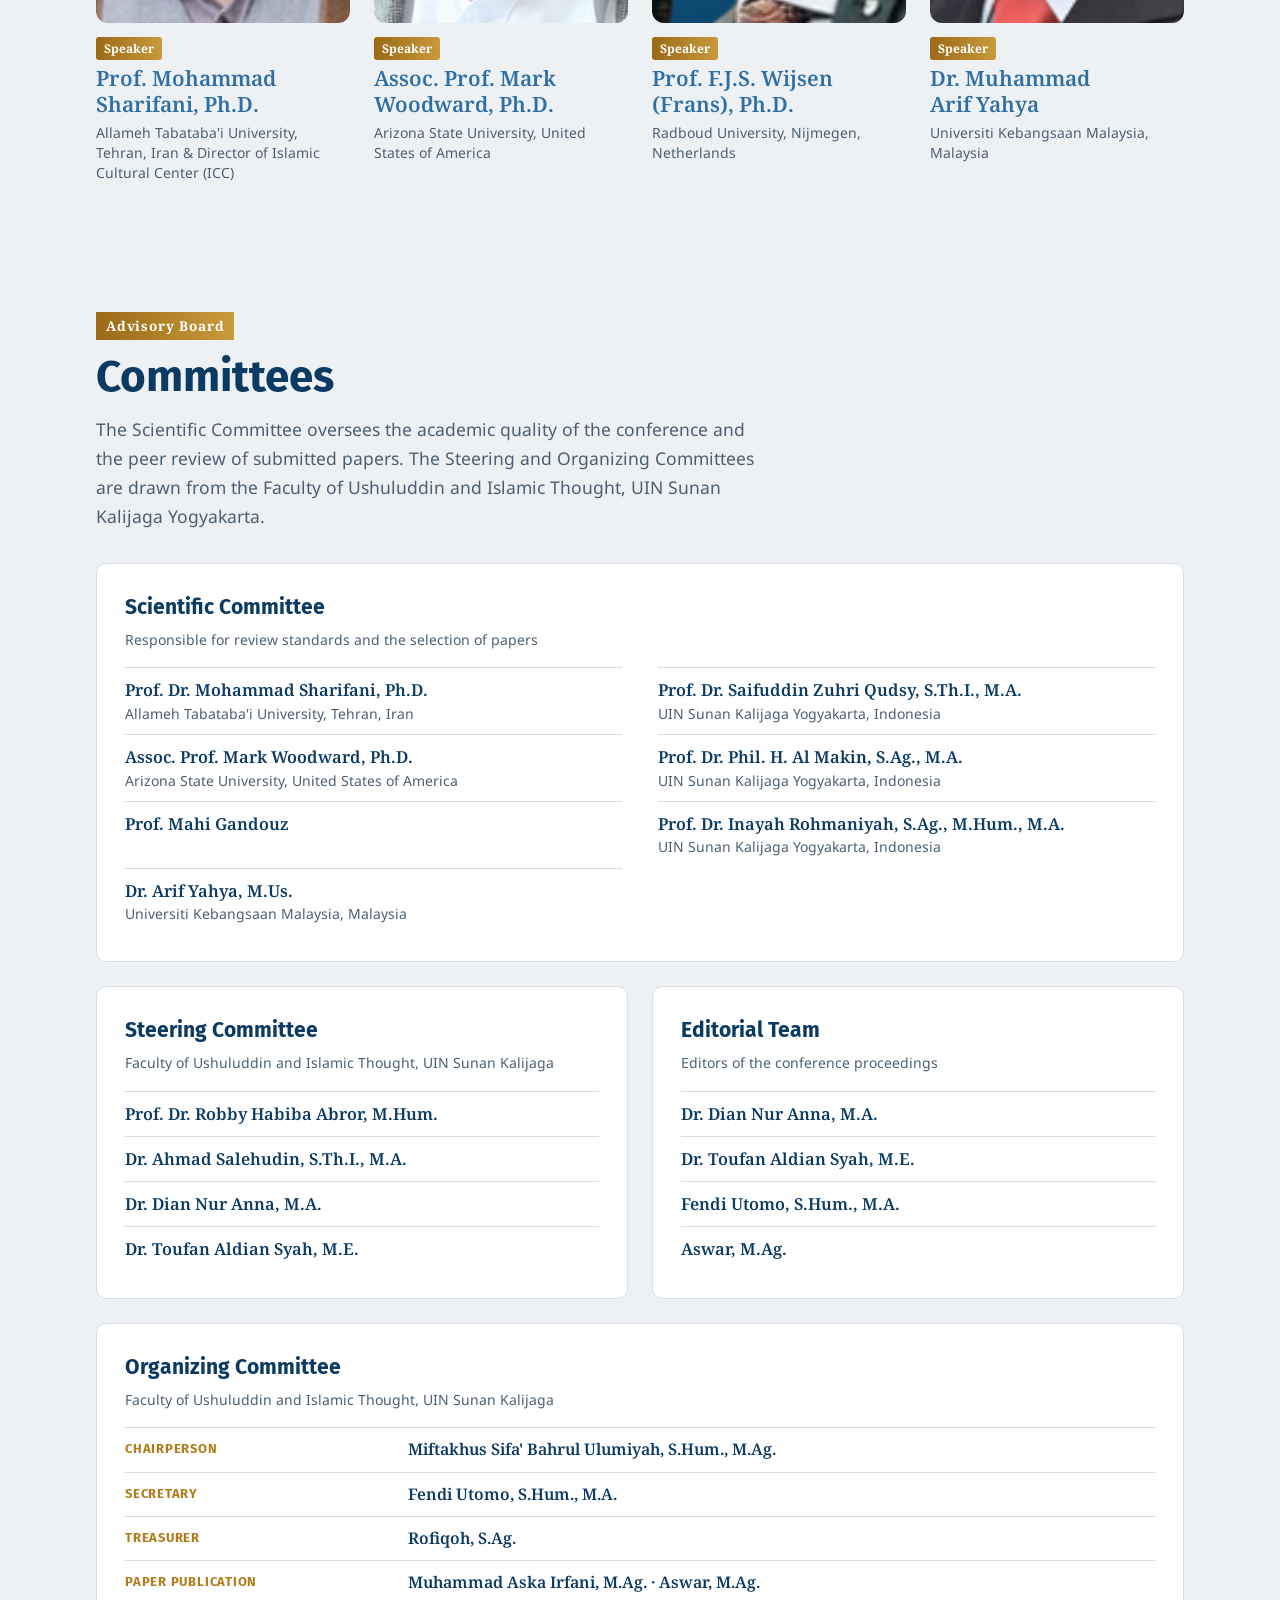
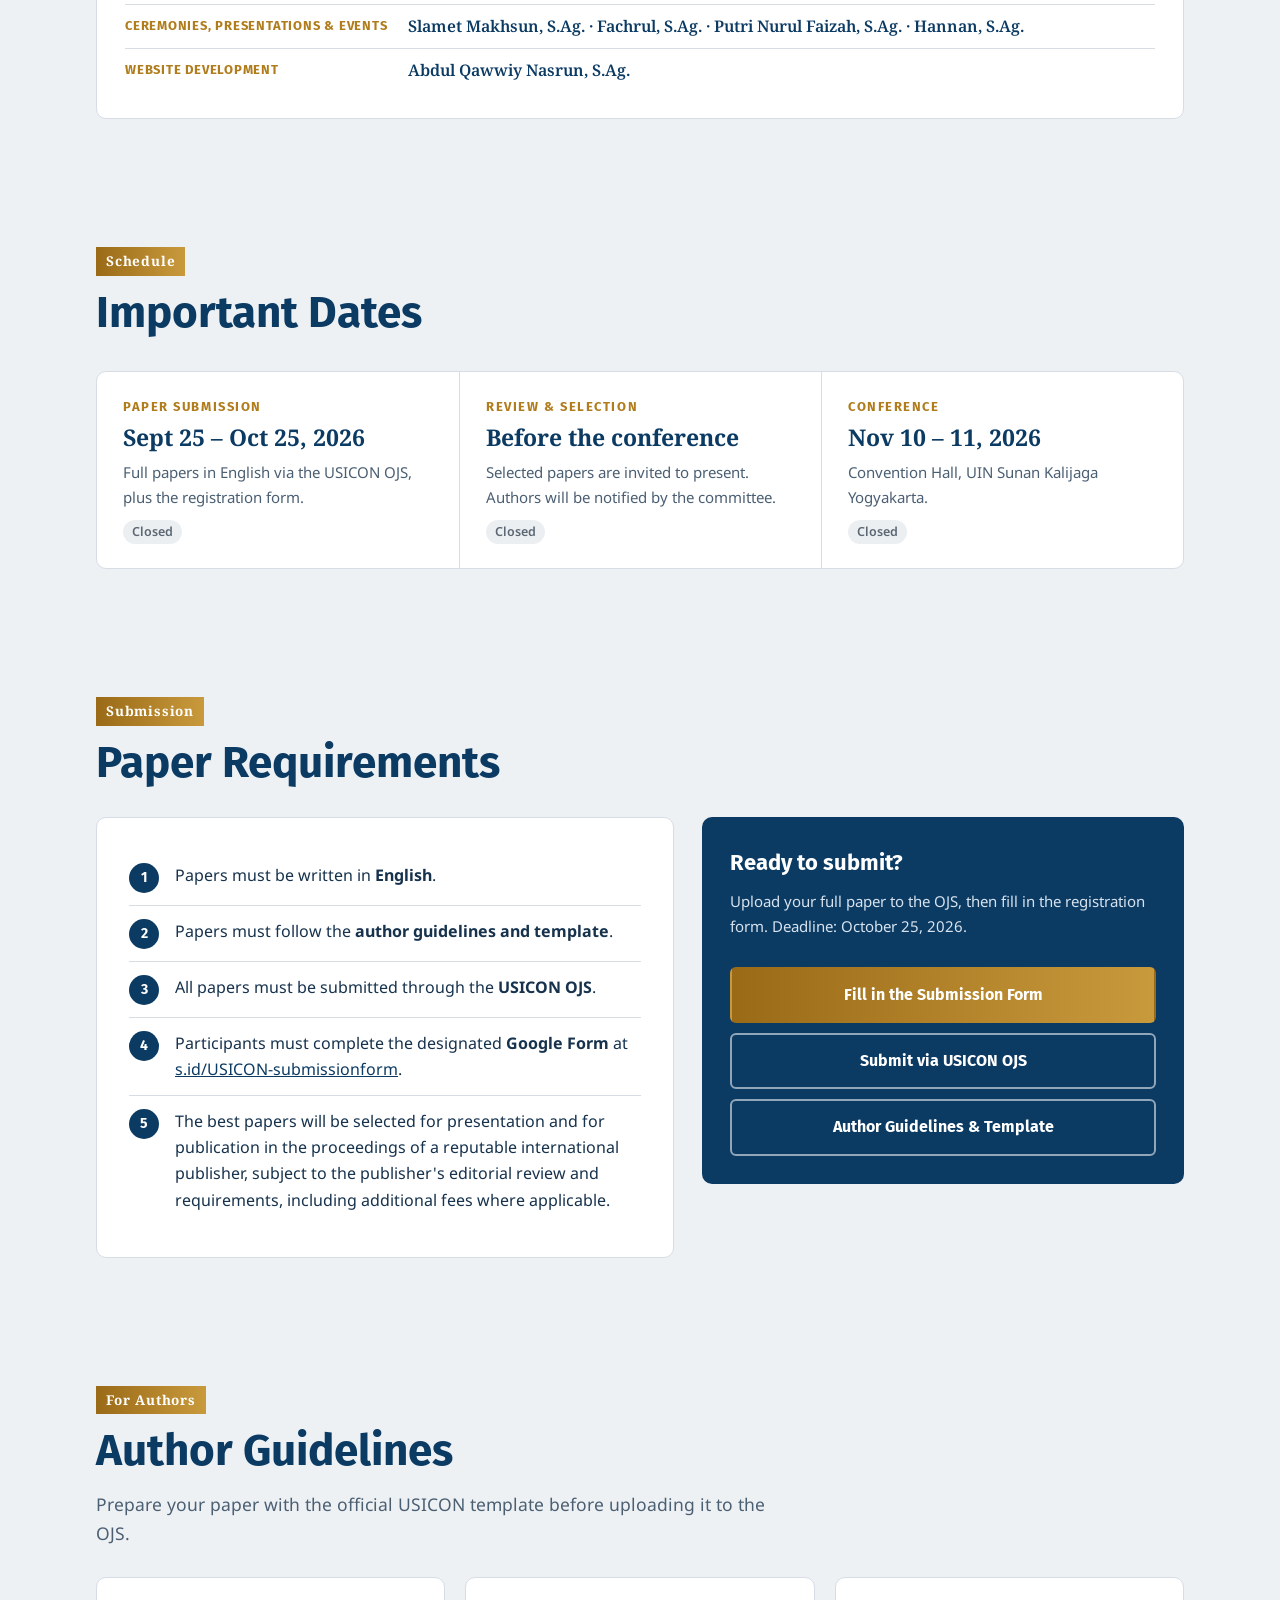
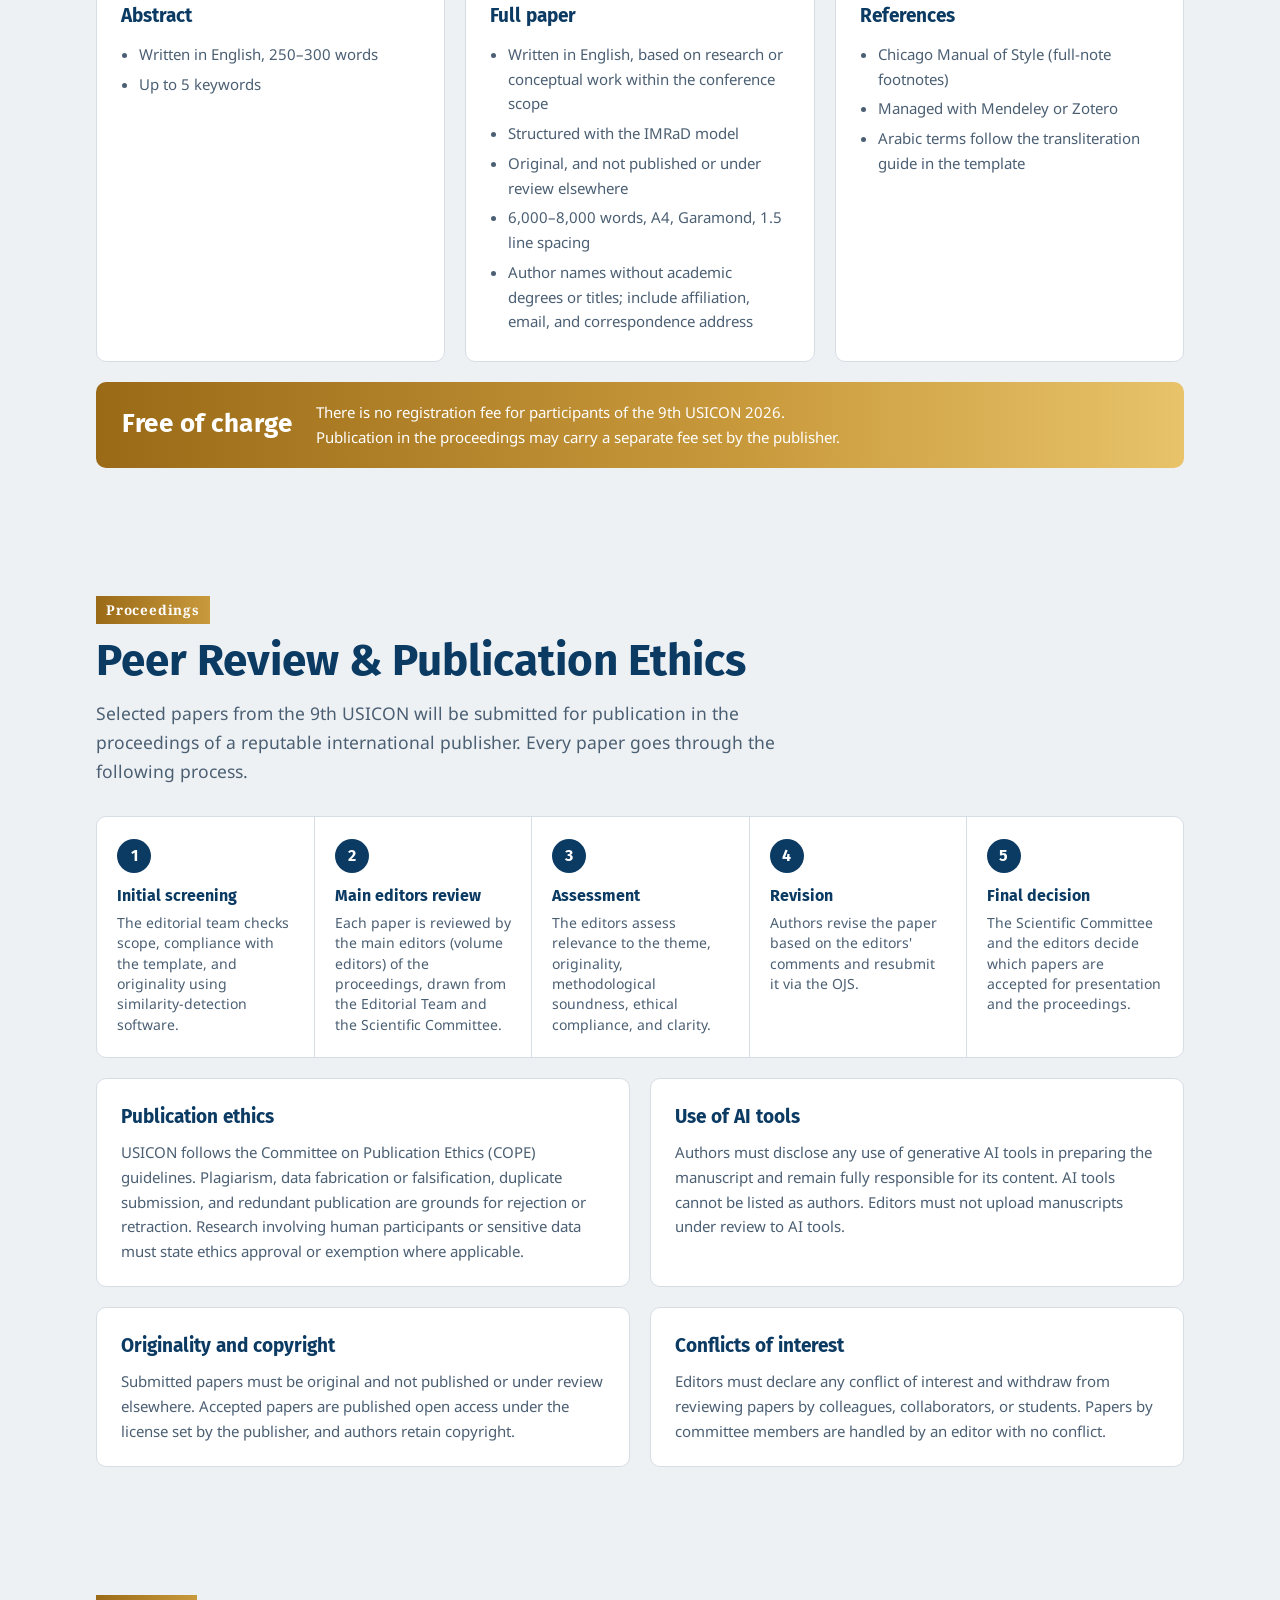
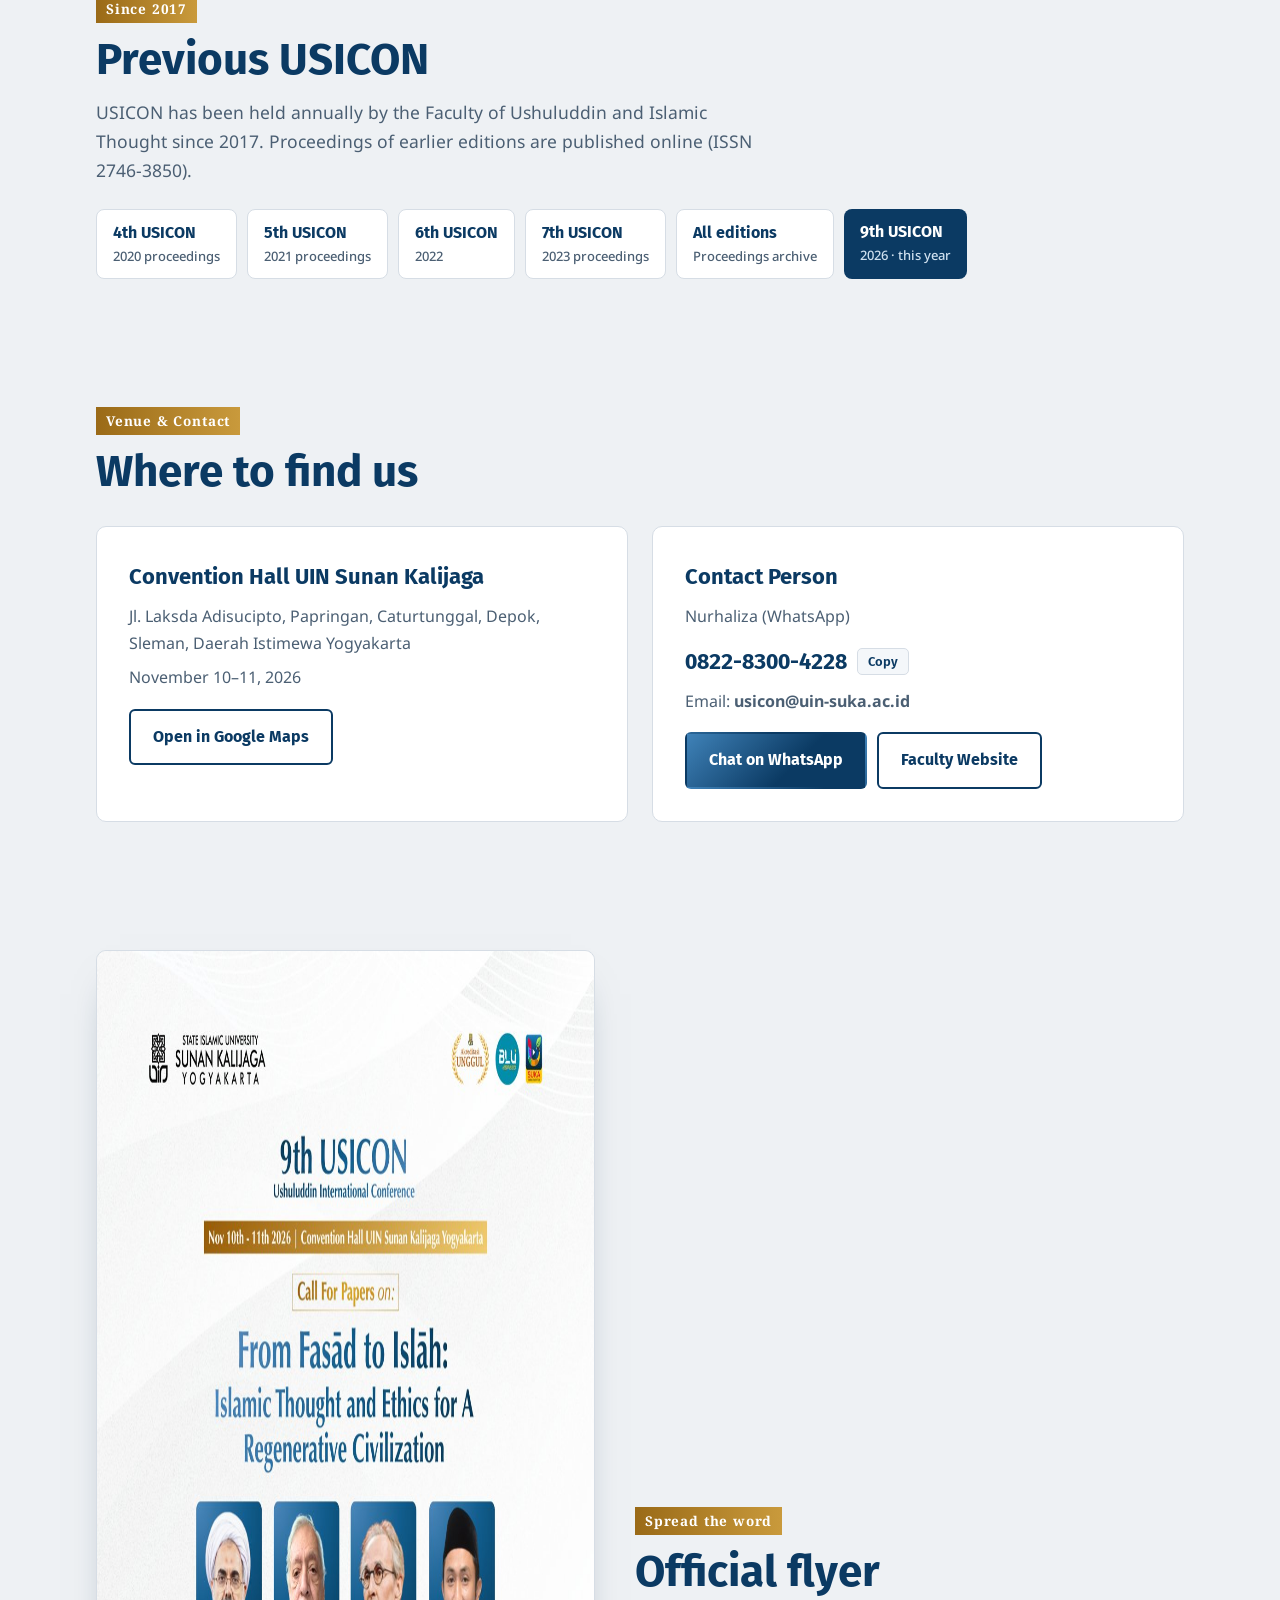
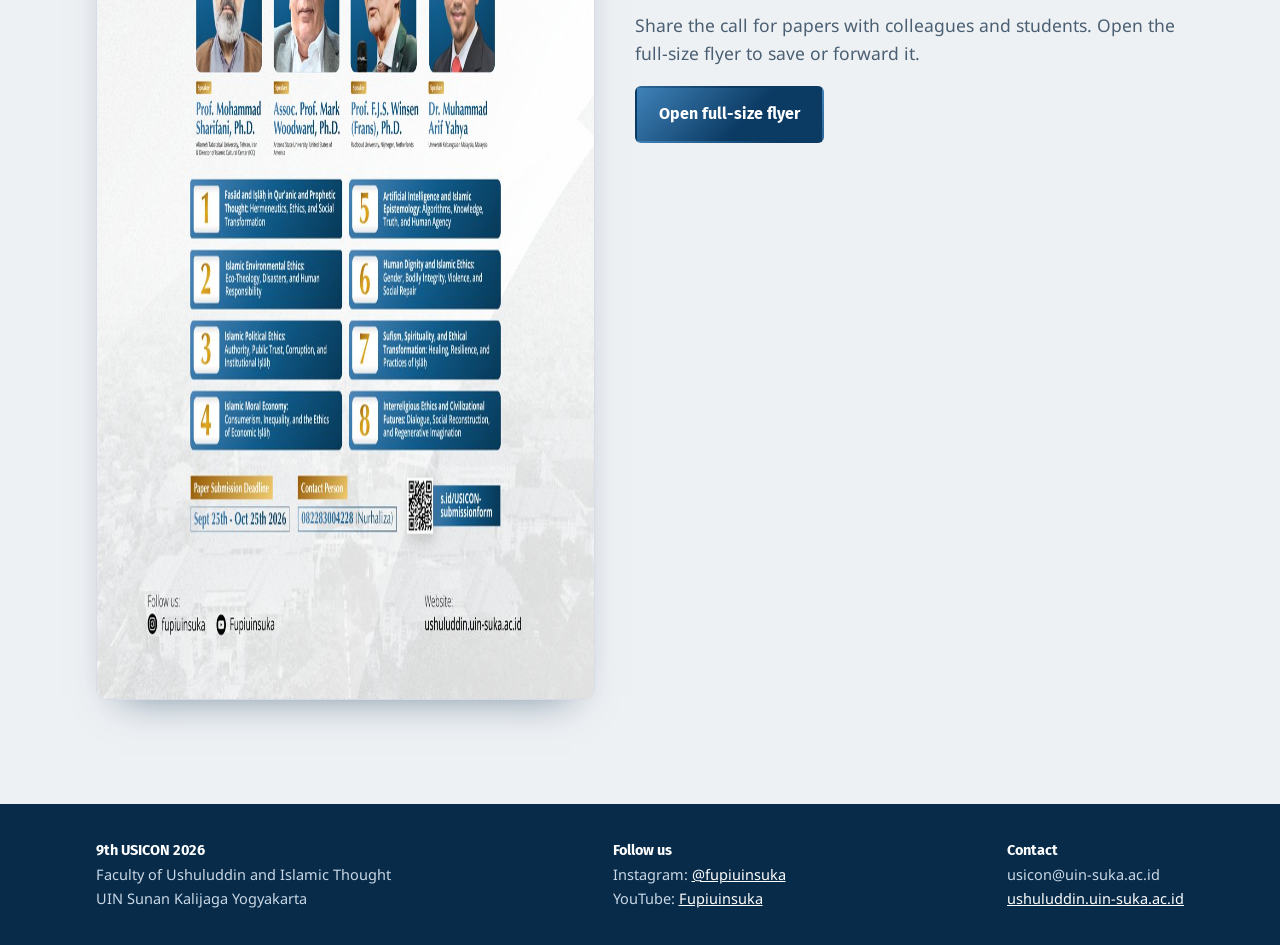
==== commit f57584be: "Add files via upload" ====
--- a/index.html
+++ b/index.html
@@ -63,7 +63,7 @@
 .nav a.cta{background:var(--navy);color:#fff}
 .nav a.cta:hover{background:var(--navy-deep)}
 .menu-btn{display:none;margin-left:auto;font:600 15px var(--f-display);background:var(--navy);color:#fff;border:0;border-radius:6px;padding:9px 14px;cursor:pointer}
-@media (max-width:920px){
+@media (max-width:1180px){
   .menu-btn{display:block}
   .nav{display:none;position:absolute;left:0;right:0;top:100%;background:#fff;border-bottom:1px solid var(--line);flex-direction:column;padding:8px var(--gutter-r) 14px var(--gutter-l);gap:2px}
   .nav.open{display:flex}
@@ -184,11 +184,63 @@
 .flyer-sec img{border-radius:10px;box-shadow:0 20px 40px -24px rgba(8,43,74,.55);border:1px solid var(--line)}
 @media (max-width:760px){.flyer-sec .wrap{grid-template-columns:1fr}}
 
+/* Committees */
+.committee-grid{display:grid;grid-template-columns:1fr 1fr;gap:24px;margin-top:32px}
+.cbox{background:var(--paper);border:1px solid var(--line);border-radius:10px;padding:26px 28px;min-width:0}
+.cbox.wide{grid-column:1/-1}
+.cbox h3{font-size:21px;color:var(--navy)}
+.cbox .scope{margin:4px 0 0;font-size:14px;color:var(--ink-soft)}
+.people{list-style:none;margin:16px 0 0;padding:0;display:grid;gap:0}
+.cbox.wide .people{grid-template-columns:repeat(2,1fr);column-gap:36px}
+.people li{padding:11px 0;border-top:1px solid var(--line)}
+.people b{display:block;font-family:var(--f-serif);font-weight:600;color:var(--navy);font-size:16.5px;line-height:1.35}
+.people span{display:block;font-size:14px;color:var(--ink-soft);line-height:1.4;margin-top:2px}
+.roles{margin:16px 0 0;display:grid;grid-template-columns:auto 1fr;gap:0}
+.roles dt,.roles dd{padding:10px 0;border-top:1px solid var(--line);margin:0}
+.roles dt{font-family:var(--f-display);font-weight:700;font-size:13px;letter-spacing:.06em;text-transform:uppercase;color:var(--gold-text);padding-right:20px}
+.roles dd{font-family:var(--f-serif);font-weight:600;color:var(--navy);font-size:16px;line-height:1.45;min-width:0}
+@media (max-width:820px){.committee-grid{grid-template-columns:1fr}.cbox.wide .people{grid-template-columns:1fr}}
+@media (max-width:480px){.roles{grid-template-columns:1fr}.roles dd{border-top:0;padding-top:0}.cbox{padding:22px 18px}}
+
+/* Guidelines */
+.guide-grid{display:grid;grid-template-columns:repeat(3,1fr);gap:20px;margin-top:30px}
+.gcard{background:var(--paper);border:1px solid var(--line);border-radius:10px;padding:22px 24px;min-width:0}
+.gcard h3{font-size:19px;color:var(--navy)}
+.gcard ul{margin:10px 0 0;padding-left:18px;font-size:15px;color:var(--ink-soft)}
+.gcard li{margin:5px 0}
+.fee{display:flex;flex-wrap:wrap;align-items:center;gap:14px 24px;margin-top:20px;background:linear-gradient(90deg,var(--gold-1),#c99a3c 60%,var(--gold-2));color:#fff;border-radius:10px;padding:18px 26px}
+.fee b{font-family:var(--f-display);font-size:26px;letter-spacing:.02em}
+.fee p{margin:0;font-size:15px;max-width:60ch}
+@media (max-width:900px){.guide-grid{grid-template-columns:1fr}}
+
+/* Peer review & ethics */
+.review-steps{list-style:none;margin:30px 0 0;padding:0;display:grid;grid-template-columns:repeat(5,1fr);gap:0;background:var(--paper);border:1px solid var(--line);border-radius:10px;overflow:hidden;counter-reset:s}
+.review-steps li{counter-increment:s;padding:22px 20px;min-width:0}
+.review-steps li+li{border-left:1px solid var(--line)}
+.review-steps li::before{content:counter(s);display:grid;place-items:center;width:34px;height:34px;border-radius:50%;background:var(--navy);color:#fff;font-family:var(--f-display);font-weight:700;margin-bottom:10px}
+.review-steps b{display:block;font-family:var(--f-display);color:var(--navy);font-size:16px}
+.review-steps span{display:block;font-size:14px;color:var(--ink-soft);margin-top:4px;line-height:1.45}
+@media (max-width:980px){.review-steps{grid-template-columns:1fr}.review-steps li+li{border-left:0;border-top:1px solid var(--line)}}
+.ethics-grid{display:grid;grid-template-columns:1fr 1fr;gap:20px;margin-top:20px}
+.ethics-grid .gcard p{margin:8px 0 0;font-size:15px;color:var(--ink-soft)}
+@media (max-width:820px){.ethics-grid{grid-template-columns:1fr}}
+
+/* History */
+.history{display:flex;flex-wrap:wrap;gap:10px;margin-top:24px}
+.history a{display:inline-flex;flex-direction:column;text-decoration:none;background:var(--paper);border:1px solid var(--line);border-radius:8px;padding:10px 16px;color:var(--navy);font-family:var(--f-display);font-weight:700}
+.history a small{font-family:var(--f-body);font-weight:500;color:var(--ink-soft);font-size:13px}
+.history a:hover{border-color:var(--navy)}
+.history .current{background:var(--navy);color:#fff;border-color:var(--navy)}
+.history .current small{color:#cfe0ef}
+
 footer{background:var(--navy-deep);color:#c9d8e6;margin-top:40px}
 footer .wrap{padding-block:34px;display:flex;flex-wrap:wrap;gap:20px 40px;justify-content:space-between;font-size:14.5px}
 footer a{color:#fff}
 footer b{color:#fff;font-family:var(--f-display)}
 </style>
+
+
+
 </head>
 <body>
 
@@ -202,8 +254,10 @@
       <a href="#about">About</a>
       <a href="#subthemes">Sub-themes</a>
       <a href="#speakers">Speakers</a>
+      <a href="#committees">Committees</a>
       <a href="#dates">Dates</a>
-      <a href="#venue">Venue</a>
+      <a href="#guidelines">Guidelines</a>
+      <a href="#review">Peer Review &amp; Ethics</a>
       <a href="#contact">Contact</a>
       <a class="cta" href="#submission">Submit Paper</a>
     </nav>
@@ -297,6 +351,61 @@
   </div>
 </section>
 
+<section id="committees">
+  <div class="wrap">
+    <span class="eyebrow">Advisory Board</span>
+    <h2>Committees</h2>
+    <p class="lead">The Scientific Committee oversees the academic quality of the conference and the peer review of submitted papers. The Steering and Organizing Committees are drawn from the Faculty of Ushuluddin and Islamic Thought, UIN Sunan Kalijaga Yogyakarta.</p>
+    <div class="committee-grid">
+      <div class="cbox wide">
+        <h3>Scientific Committee</h3>
+        <p class="scope">Responsible for review standards and the selection of papers</p>
+        <ul class="people">
+          <li><b>Prof. Dr. Mohammad Sharifani, Ph.D.</b><span>Allameh Tabataba'i University, Tehran, Iran</span></li>
+          <li><b>Prof. Dr. Saifuddin Zuhri Qudsy, S.Th.I., M.A.</b><span>UIN Sunan Kalijaga Yogyakarta, Indonesia</span></li>
+          <li><b>Assoc. Prof. Mark Woodward, Ph.D.</b><span>Arizona State University, United States of America</span></li>
+          <li><b>Prof. Dr. Phil. H. Al Makin, S.Ag., M.A.</b><span>UIN Sunan Kalijaga Yogyakarta, Indonesia</span></li>
+          <li><b>Prof. Mahi Gandouz</b></li>
+          <li><b>Prof. Dr. Inayah Rohmaniyah, S.Ag., M.Hum., M.A.</b><span>UIN Sunan Kalijaga Yogyakarta, Indonesia</span></li>
+          <li><b>Dr. Arif Yahya, M.Us.</b><span>Universiti Kebangsaan Malaysia, Malaysia</span></li>
+        </ul>
+      </div>
+      <div class="cbox">
+        <h3>Steering Committee</h3>
+        <p class="scope">Faculty of Ushuluddin and Islamic Thought, UIN Sunan Kalijaga</p>
+        <ul class="people">
+          <li><b>Prof. Dr. Robby Habiba Abror, M.Hum.</b></li>
+          <li><b>Dr. Ahmad Salehudin, S.Th.I., M.A.</b></li>
+          <li><b>Dr. Dian Nur Anna, M.A.</b></li>
+          <li><b>Dr. Toufan Aldian Syah, M.E.</b></li>
+        </ul>
+      </div>
+      <div class="cbox">
+        <h3>Editorial Team</h3>
+        <p class="scope">Editors of the conference proceedings</p>
+        <ul class="people">
+          <li><b>Dr. Dian Nur Anna, M.A.</b></li>
+          <li><b>Dr. Toufan Aldian Syah, M.E.</b></li>
+          <li><b>Fendi Utomo, S.Hum., M.A.</b></li>
+          <li><b>Aswar, M.Ag.</b></li>
+        </ul>
+      </div>
+      <div class="cbox wide">
+        <h3>Organizing Committee</h3>
+        <p class="scope">Faculty of Ushuluddin and Islamic Thought, UIN Sunan Kalijaga</p>
+        <dl class="roles">
+          <dt>Chairperson</dt><dd>Miftakhus Sifa' Bahrul Ulumiyah, S.Hum., M.Ag.</dd>
+          <dt>Secretary</dt><dd>Fendi Utomo, S.Hum., M.A.</dd>
+          <dt>Treasurer</dt><dd>Rofiqoh, S.Ag.</dd>
+          <dt>Paper Publication</dt><dd>Muhammad Aska Irfani, M.Ag. · Aswar, M.Ag.</dd>
+          <dt>Ceremonies, Presentations &amp; Events</dt><dd>Slamet Makhsun, S.Ag. · Fachrul, S.Ag. · Putri Nurul Faizah, S.Ag. · Hannan, S.Ag.</dd>
+          <dt>Website Development</dt><dd>Abdul Qawwiy Nasrun, S.Ag.</dd>
+        </dl>
+      </div>
+    </div>
+  </div>
+</section>
+
 <section id="dates">
   <div class="wrap">
     <span class="eyebrow">Schedule</span>
@@ -350,6 +459,94 @@
   </div>
 </section>
 
+<section id="guidelines">
+  <div class="wrap">
+    <span class="eyebrow">For Authors</span>
+    <h2>Author Guidelines</h2>
+    <p class="lead">Prepare your paper with the official USICON template before uploading it to the OJS.</p>
+    <div class="guide-grid">
+      <div class="gcard">
+        <h3>Abstract</h3>
+        <ul>
+          <li>Written in English, 250–300 words</li>
+          <li>Up to 5 keywords</li>
+        </ul>
+      </div>
+      <div class="gcard">
+        <h3>Full paper</h3>
+        <ul>
+          <li>Written in English, based on research or conceptual work within the conference scope</li>
+          <li>Structured with the IMRaD model</li>
+          <li>Original, and not published or under review elsewhere</li>
+          <li>6,000–8,000 words, A4, Garamond, 1.5 line spacing</li>
+          <li>Author names without academic degrees or titles; include affiliation, email, and correspondence address</li>
+        </ul>
+      </div>
+      <div class="gcard">
+        <h3>References</h3>
+        <ul>
+          <li>Chicago Manual of Style (full-note footnotes)</li>
+          <li>Managed with Mendeley or Zotero</li>
+          <li>Arabic terms follow the transliteration guide in the template</li>
+        </ul>
+      </div>
+    </div>
+    <div class="fee">
+      <b>Free of charge</b>
+      <p>There is no registration fee for participants of the 9th USICON 2026. Publication in the proceedings may carry a separate fee set by the publisher.</p>
+    </div>
+  </div>
+</section>
+
+<section id="review">
+  <div class="wrap">
+    <span class="eyebrow">Proceedings</span>
+    <h2>Peer Review &amp; Publication Ethics</h2>
+    <p class="lead">Selected papers from the 9th USICON will be submitted for publication in the proceedings of a reputable international publisher. Every paper goes through the following process.</p>
+    <ol class="review-steps">
+      <li><b>Initial screening</b><span>The editorial team checks scope, compliance with the template, and originality using similarity-detection software.</span></li>
+      <li><b>Main editors review</b><span>Each paper is reviewed by the main editors (volume editors) of the proceedings, drawn from the Editorial Team and the Scientific Committee.</span></li>
+      <li><b>Assessment</b><span>The editors assess relevance to the theme, originality, methodological soundness, ethical compliance, and clarity.</span></li>
+      <li><b>Revision</b><span>Authors revise the paper based on the editors' comments and resubmit it via the OJS.</span></li>
+      <li><b>Final decision</b><span>The Scientific Committee and the editors decide which papers are accepted for presentation and the proceedings.</span></li>
+    </ol>
+    <div class="ethics-grid">
+      <div class="gcard">
+        <h3>Publication ethics</h3>
+        <p>USICON follows the Committee on Publication Ethics (COPE) guidelines. Plagiarism, data fabrication or falsification, duplicate submission, and redundant publication are grounds for rejection or retraction. Research involving human participants or sensitive data must state ethics approval or exemption where applicable.</p>
+      </div>
+      <div class="gcard">
+        <h3>Use of AI tools</h3>
+        <p>Authors must disclose any use of generative AI tools in preparing the manuscript and remain fully responsible for its content. AI tools cannot be listed as authors. Editors must not upload manuscripts under review to AI tools.</p>
+      </div>
+      <div class="gcard">
+        <h3>Originality and copyright</h3>
+        <p>Submitted papers must be original and not published or under review elsewhere. Accepted papers are published open access under the license set by the publisher, and authors retain copyright.</p>
+      </div>
+      <div class="gcard">
+        <h3>Conflicts of interest</h3>
+        <p>Editors must declare any conflict of interest and withdraw from reviewing papers by colleagues, collaborators, or students. Papers by committee members are handled by an editor with no conflict.</p>
+      </div>
+    </div>
+  </div>
+</section>
+
+<section id="history">
+  <div class="wrap">
+    <span class="eyebrow">Since 2017</span>
+    <h2>Previous USICON</h2>
+    <p class="lead">USICON has been held annually by the Faculty of Ushuluddin and Islamic Thought since 2017. Proceedings of earlier editions are published online (ISSN 2746-3850).</p>
+    <div class="history">
+      <a href="https://conference.uin-suka.ac.id/index.php/USICON/issue/view/16" target="_blank" rel="noopener">4th USICON<small>2020 proceedings</small></a>
+      <a href="https://conference.uin-suka.ac.id/index.php/USICON/issue/view/usicon-5-2021" target="_blank" rel="noopener">5th USICON<small>2021 proceedings</small></a>
+      <a href="https://conference.uin-suka.ac.id/index.php/USICON/announcement/view/16" target="_blank" rel="noopener">6th USICON<small>2022</small></a>
+      <a href="https://conference.uin-suka.ac.id/index.php/USICON/issue/view/39" target="_blank" rel="noopener">7th USICON<small>2023 proceedings</small></a>
+      <a href="https://conference.uin-suka.ac.id/index.php/USICON/issue/archive" target="_blank" rel="noopener">All editions<small>Proceedings archive</small></a>
+      <span class="current" style="display:inline-flex;flex-direction:column;border-radius:8px;padding:10px 16px;font-family:var(--f-display);font-weight:700;background:var(--navy);color:#fff">9th USICON<small style="font-family:var(--f-body);font-weight:500;color:#cfe0ef;font-size:13px">2026 · this year</small></span>
+    </div>
+  </div>
+</section>
+
 <section id="venue">
   <div class="wrap">
     <span class="eyebrow">Venue &amp; Contact</span>
@@ -365,6 +562,7 @@
         <h3>Contact Person</h3>
         <p>Nurhaliza (WhatsApp)</p>
         <div class="phone"><code id="phone">0822-8300-4228</code><button class="copy" id="copyBtn" type="button">Copy</button></div>
+        <p>Email: <strong style="user-select:all">usicon@uin-suka.ac.id</strong></p>
         <div class="links">
           <a class="btn primary" href="https://wa.me/6282283004228?text=Assalamu%27alaikum%2C%20I%20would%20like%20to%20ask%20about%20the%209th%20USICON%202026." target="_blank" rel="noopener">Chat on WhatsApp</a>
           <a class="btn ghost" href="https://ushuluddin.uin-suka.ac.id/" target="_blank" rel="noopener">Faculty Website</a>
@@ -391,15 +589,15 @@
   <div class="wrap">
     <div><b>9th USICON 2026</b><br>Faculty of Ushuluddin and Islamic Thought<br>UIN Sunan Kalijaga Yogyakarta</div>
     <div><b>Follow us</b><br>Instagram: <a href="https://www.instagram.com/fupiuinsuka/" target="_blank" rel="noopener">@fupiuinsuka</a><br>YouTube: <a href="https://www.youtube.com/@Fupiuinsuka" target="_blank" rel="noopener">Fupiuinsuka</a></div>
-    <div><b>Website</b><br><a href="https://ushuluddin.uin-suka.ac.id/" target="_blank" rel="noopener">ushuluddin.uin-suka.ac.id</a></div>
+    <div><b>Contact</b><br>usicon@uin-suka.ac.id<br><a href="https://ushuluddin.uin-suka.ac.id/" target="_blank" rel="noopener">ushuluddin.uin-suka.ac.id</a></div>
   </div>
 </footer>
 
 <script>
 /* ===== Edit these links when they are ready ===== */
 const LINKS = {
-  ojs: "",       // e.g. "https://ejournal.uin-suka.ac.id/ushuluddin/usicon"
-  template: ""   // e.g. link to the author guidelines/template (Google Drive, etc.)
+  ojs: "https://conference.uin-suka.ac.id/index.php/USICON/index",
+  template: "https://docs.google.com/document/d/12HYDjJiCMB20r26dUua6hKX2KqN9JDDj/edit?usp=sharing&ouid=113508623128149918038&rtpof=true&sd=true"
 };
 /* ================================================ */
 
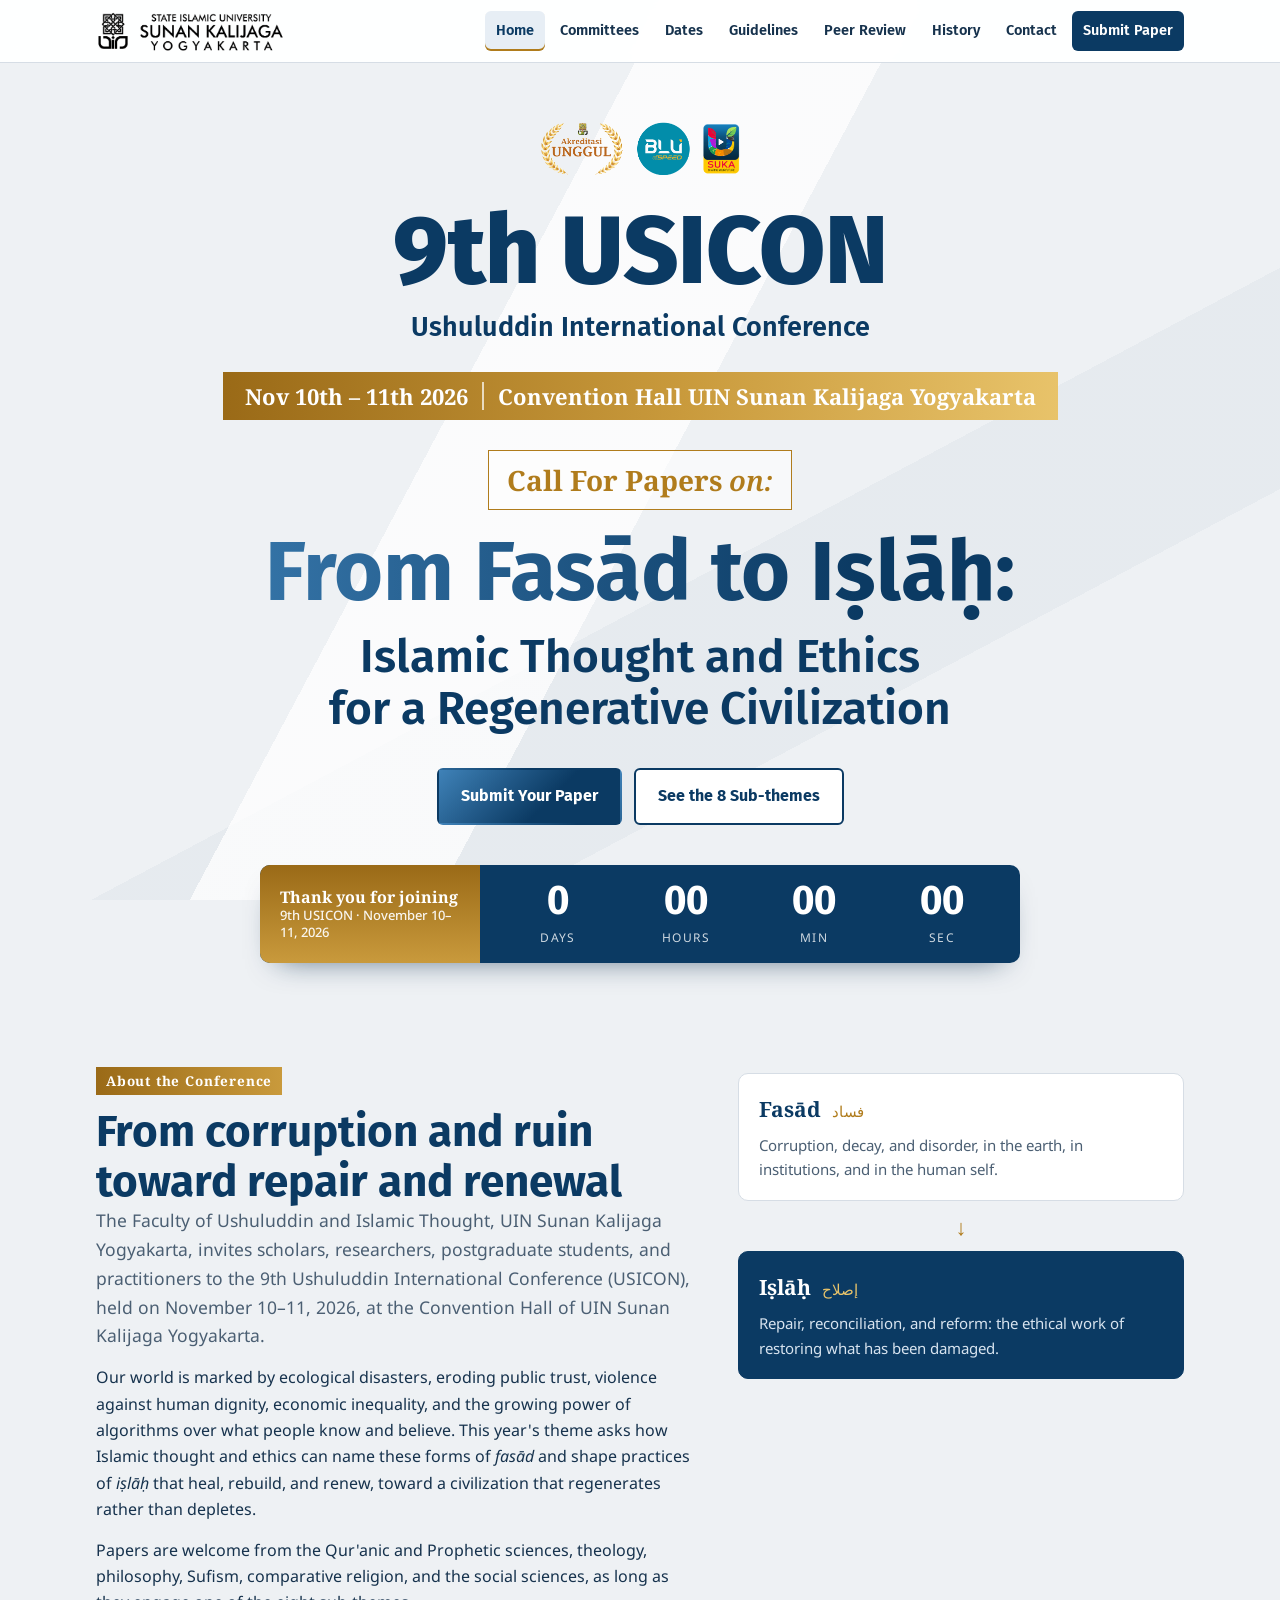
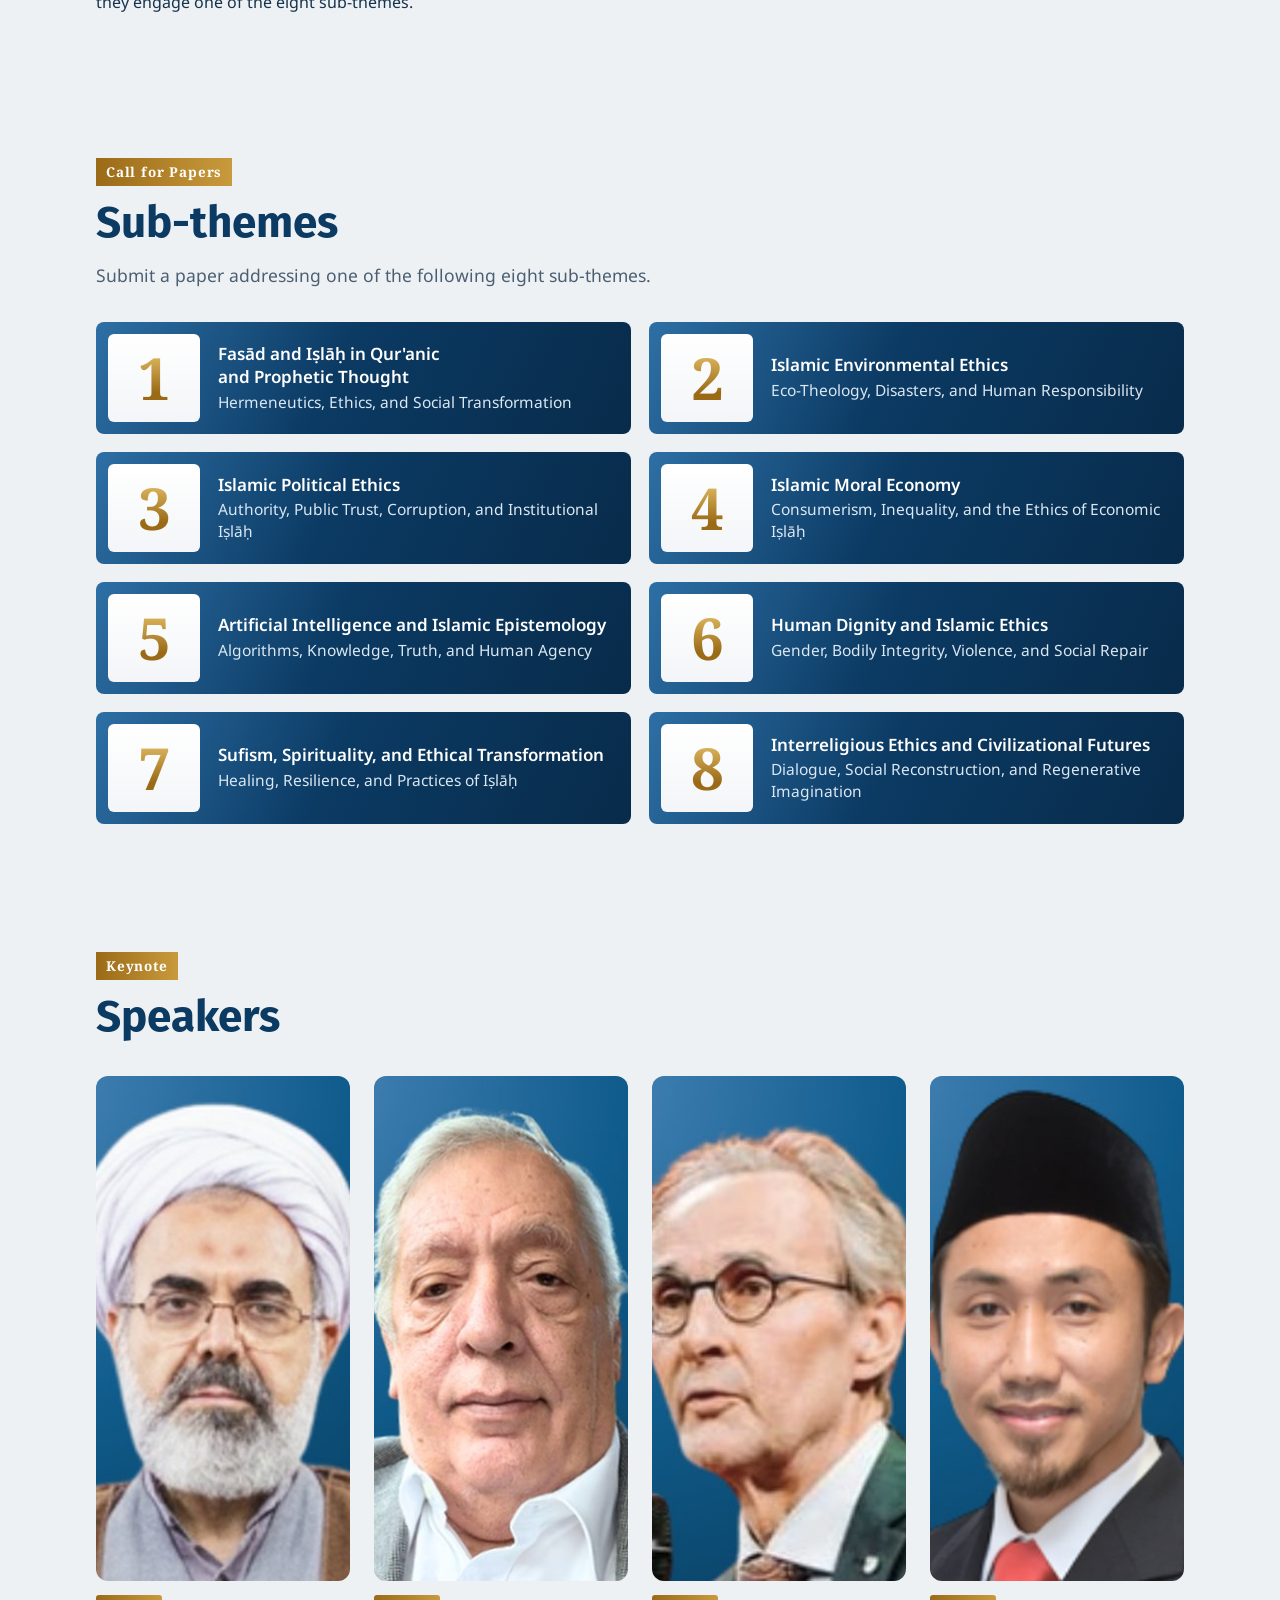
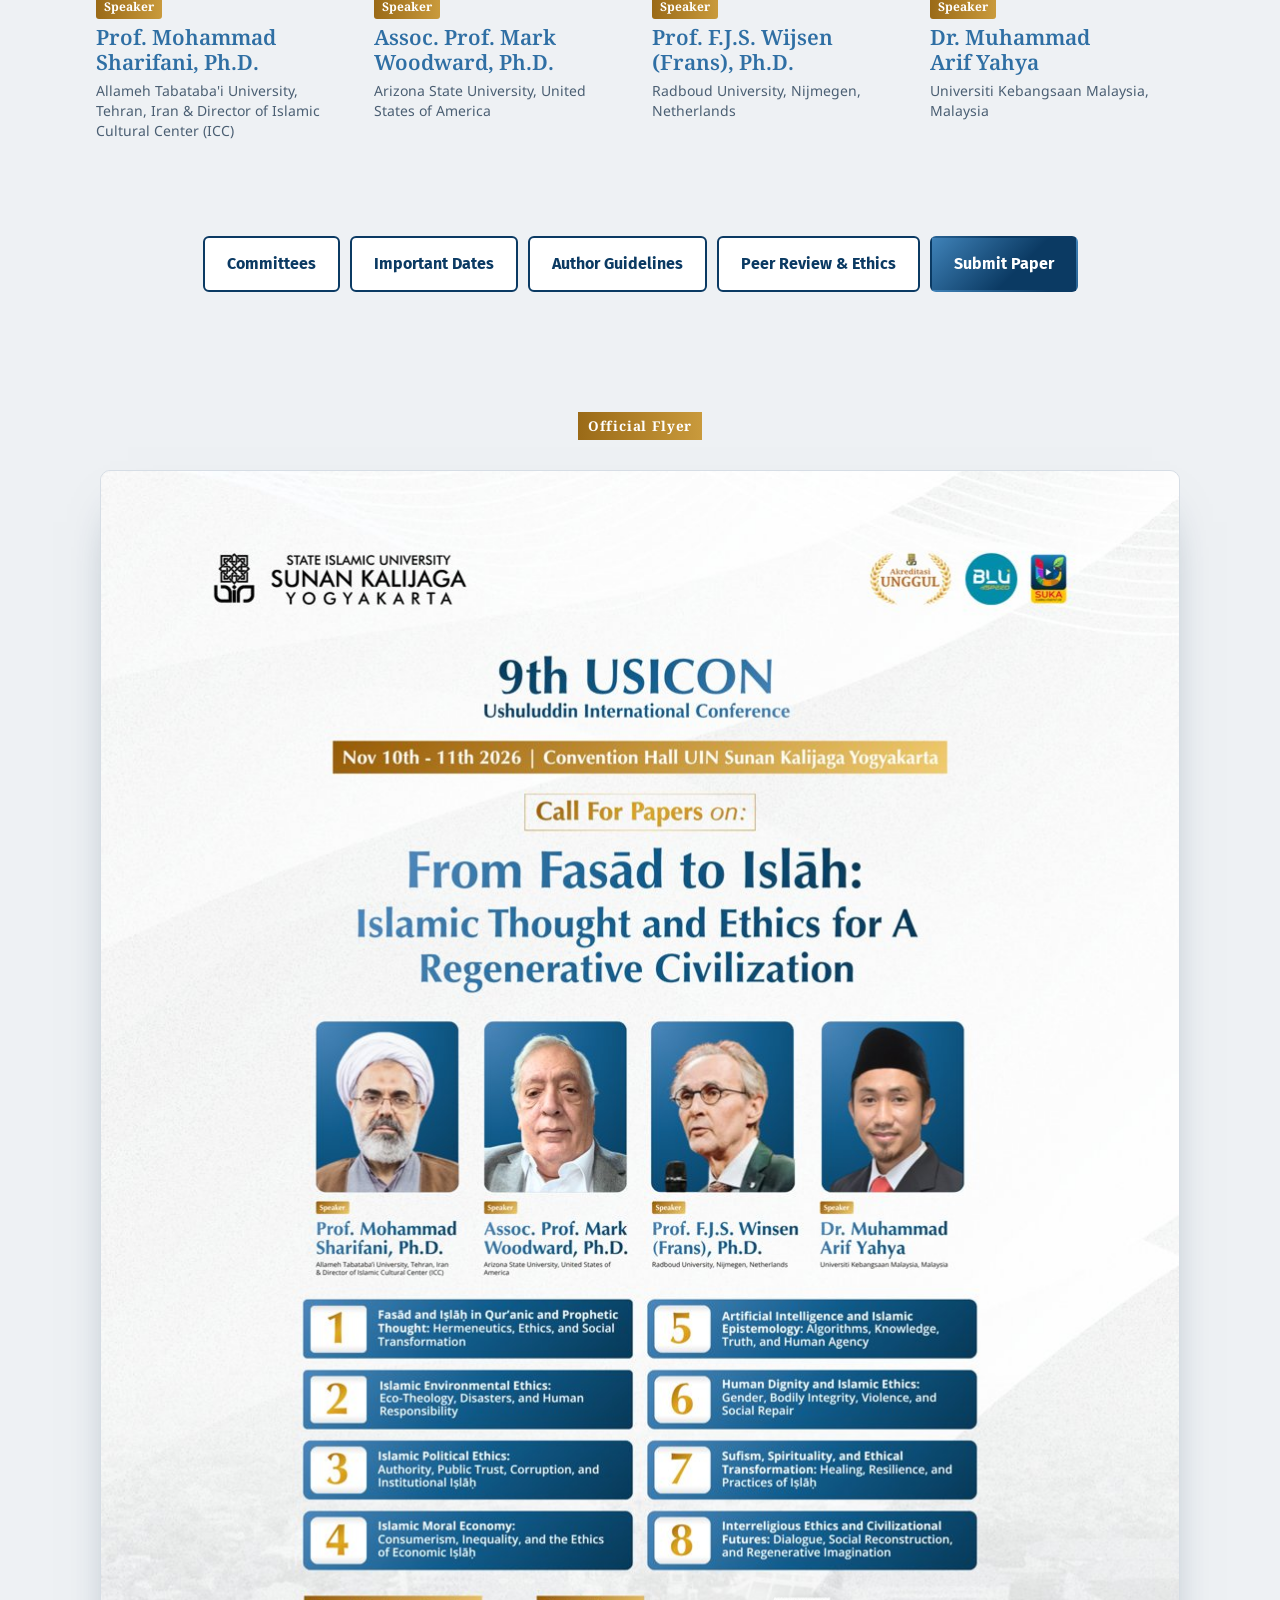
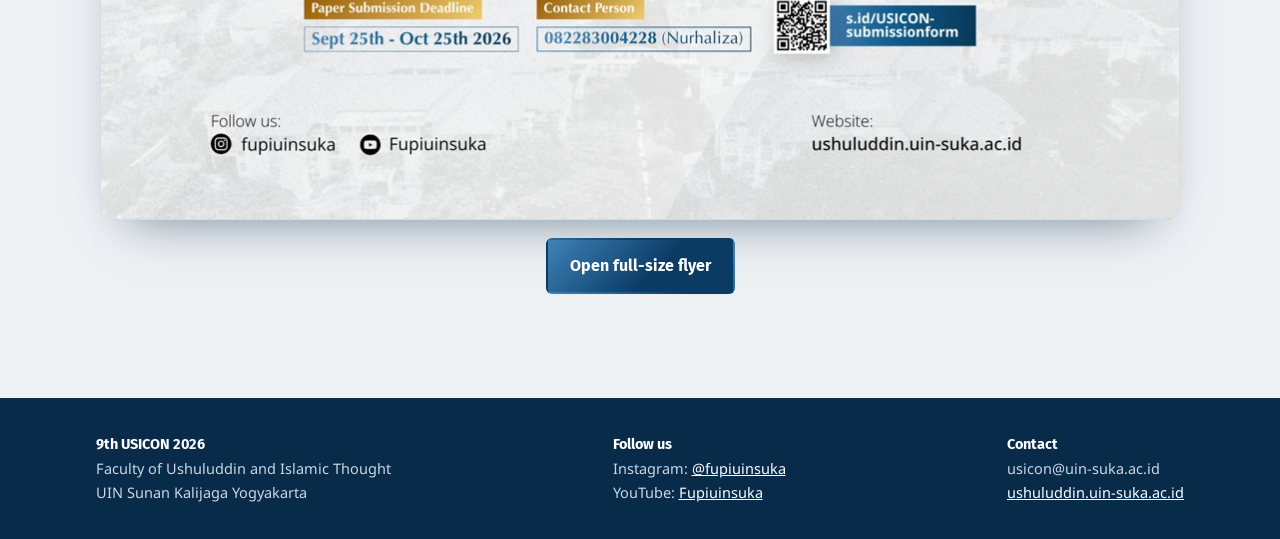
==== commit dfc295ed: "Add files via upload" ====
--- a/index.html
+++ b/index.html
@@ -6,260 +6,33 @@
 <title>9th USICON 2026</title>
 <meta name="claude:viewport-fit-sides" content="cover">
 <meta name="description" content="9th Ushuluddin International Conference (USICON) 2026 — From Fasād to Iṣlāḥ: Islamic Thought and Ethics for a Regenerative Civilization. November 10–11, 2026, UIN Sunan Kalijaga Yogyakarta.">
-<meta property="og:title" content="9th USICON 2026 — From Fasād to Iṣlāḥ">
-<meta property="og:description" content="Call for Papers. Ushuluddin International Conference, Nov 10–11, 2026, Convention Hall UIN Sunan Kalijaga Yogyakarta. Submission: Sept 25 – Oct 25, 2026.">
+<meta property="og:title" content="9th USICON 2026">
+<meta property="og:description" content="9th Ushuluddin International Conference (USICON) 2026 — From Fasād to Iṣlāḥ: Islamic Thought and Ethics for a Regenerative Civilization. November 10–11, 2026, UIN Sunan Kalijaga Yogyakarta.">
 <meta property="og:image" content="assets/og.jpg">
+<link rel="icon" type="image/png" href="assets/favicon.png">
+<link rel="apple-touch-icon" href="assets/apple-touch-icon.png">
+<link rel="shortcut icon" href="assets/favicon.ico">
 <link rel="preconnect" href="https://fonts.googleapis.com">
 <link rel="preconnect" href="https://fonts.gstatic.com" crossorigin>
 <link rel="stylesheet" href="https://fonts.googleapis.com/css2?family=Fira+Sans:wght@500;600;700;800&family=Noto+Sans:wght@400;500;600&family=Noto+Serif:ital,wght@0,600;0,700;1,600&display=swap">
-<style>
-/* Layout: the flyer as a page — pale stone ground with faint diagonal planes, deep-blue panels, gold bands for dates and labels. */
-:root{
-  --ground:#eef1f4;
-  --paper:#ffffff;
-  --ink:#16324d;
-  --ink-soft:#4b5f73;
-  --navy:#0b3a63;
-  --navy-deep:#082b4a;
-  --blue:#3f82b8;
-  --gold-1:#9a6a17;
-  --gold-2:#e8c36a;
-  --gold-text:#b07c1c;
-  --line:#d6dde5;
-  --f-display:"Fira Sans","Segoe UI",Roboto,Arial,sans-serif;
-  --f-body:"Noto Sans","Segoe UI",Roboto,Arial,sans-serif;
-  --f-serif:"Noto Serif",Georgia,"Times New Roman",serif;
-  --gutter-l:max(16px, env(safe-area-inset-left, 0px));
-  --gutter-r:max(16px, env(safe-area-inset-right, 0px));
-  color-scheme:light;
-}
-*{box-sizing:border-box}
-html{scroll-behavior:smooth;scroll-padding-top:76px}
-@media (prefers-reduced-motion:reduce){html{scroll-behavior:auto}*{animation:none!important;transition:none!important}}
-body{
-  margin:0;font-family:var(--f-body);font-size:16px;line-height:1.65;color:var(--ink);
-  background:
-    linear-gradient(118deg, transparent 0 38%, rgba(255,255,255,.75) 38% 52%, transparent 52%),
-    linear-gradient(152deg, transparent 0 60%, rgba(11,58,99,.035) 60% 74%, transparent 74%),
-    var(--ground);
-  background-attachment:fixed;
-}
-img{max-width:100%;display:block}
-a{color:var(--navy)}
-:focus-visible{outline:3px solid var(--gold-2);outline-offset:2px}
-.wrap{max-width:1120px;margin:0 auto;padding-left:var(--gutter-l);padding-right:var(--gutter-r)}
-h1,h2,h3{font-family:var(--f-display);text-wrap:balance;margin:0}
-.diac{font-feature-settings:"kern"}
-
-/* Header */
-body::before{content:"";position:fixed;inset:0 0 auto;height:env(safe-area-inset-top,0px);z-index:60;background:rgba(255,255,255,.94)}
-.top{position:sticky;top:env(safe-area-inset-top,0px);z-index:50;background:rgba(255,255,255,.94);backdrop-filter:blur(8px);border-bottom:1px solid var(--line)}
-.top .wrap{display:flex;align-items:center;gap:20px;padding-block:10px}
-.brand{display:flex;align-items:center;gap:12px;text-decoration:none;color:var(--navy);flex-shrink:0}
-.brand img{height:42px;width:auto}
-.nav{display:flex;gap:4px;margin-left:auto;flex-wrap:wrap;justify-content:flex-end}
-.nav a{font-family:var(--f-display);font-weight:600;font-size:14.5px;text-decoration:none;color:var(--ink);padding:8px 11px;border-radius:6px}
-.nav a:hover{background:#e7eef5;color:var(--navy)}
-.nav a.cta{background:var(--navy);color:#fff}
-.nav a.cta:hover{background:var(--navy-deep)}
-.menu-btn{display:none;margin-left:auto;font:600 15px var(--f-display);background:var(--navy);color:#fff;border:0;border-radius:6px;padding:9px 14px;cursor:pointer}
-@media (max-width:1180px){
-  .menu-btn{display:block}
-  .nav{display:none;position:absolute;left:0;right:0;top:100%;background:#fff;border-bottom:1px solid var(--line);flex-direction:column;padding:8px var(--gutter-r) 14px var(--gutter-l);gap:2px}
-  .nav.open{display:flex}
-  .nav a{padding:11px 12px}
-}
-
-/* Hero */
-.hero{padding-block:56px 40px;text-align:center}
-.badges{display:flex;justify-content:center;margin-bottom:26px}
-.badges img{height:58px;width:auto}
-.edition{font-family:var(--f-display);font-weight:800;color:var(--navy);font-size:clamp(52px,9vw,96px);line-height:1;letter-spacing:-.5px}
-.edition-sub{font-family:var(--f-display);font-weight:600;color:var(--navy);font-size:clamp(19px,2.6vw,27px);margin-top:6px}
-.goldband{display:inline-flex;flex-wrap:wrap;justify-content:center;gap:4px 14px;margin-top:22px;padding:10px 22px;background:linear-gradient(90deg,var(--gold-1),#c99a3c 55%,var(--gold-2));color:#fff;font-family:var(--f-serif);font-weight:700;font-size:clamp(16px,2.2vw,22px);line-height:1.3}
-.goldband span+span{border-left:2px solid rgba(255,255,255,.7);padding-left:14px}
-@media (max-width:560px){.goldband span+span{border-left:0;padding-left:0}}
-.cfp{display:inline-block;margin-top:30px;padding:6px 18px;border:1.5px solid var(--gold-text);font-family:var(--f-serif);font-weight:700;font-size:clamp(20px,2.6vw,28px);color:var(--gold-text);background:rgba(255,255,255,.6)}
-.cfp i{font-weight:600}
-.theme-main{margin-top:18px;font-weight:700;font-size:clamp(40px,7.4vw,84px);line-height:1.05;background:linear-gradient(90deg,var(--blue),var(--navy) 70%);-webkit-background-clip:text;background-clip:text;color:transparent;padding-bottom:6px}
-.theme-sub{font-weight:600;font-size:clamp(24px,4vw,46px);line-height:1.15;color:var(--navy);max-width:900px;margin:8px auto 0}
-.hero-actions{display:flex;flex-wrap:wrap;justify-content:center;gap:12px;margin-top:32px}
-.btn{display:inline-flex;align-items:center;gap:8px;font-family:var(--f-display);font-weight:700;font-size:16px;text-decoration:none;padding:13px 22px;border-radius:6px;border:2px solid var(--navy);transition:transform .15s}
-.btn:hover{transform:translateY(-2px)}
-.btn.primary{background:linear-gradient(135deg,var(--blue),var(--navy) 60%);color:#fff;border-color:transparent}
-.btn.ghost{background:#fff;color:var(--navy)}
-.btn.gold{background:linear-gradient(90deg,var(--gold-1),#c99a3c);color:#fff;border-color:transparent}
-
-/* Countdown */
-.countdown{margin:40px auto 0;max-width:760px;display:grid;grid-template-columns:auto 1fr;align-items:stretch;background:var(--navy);color:#fff;border-radius:10px;overflow:hidden;text-align:left;box-shadow:0 14px 30px -18px rgba(8,43,74,.7)}
-.cd-label{background:linear-gradient(180deg,var(--gold-1),#c99a3c);padding:16px 20px;font-family:var(--f-serif);font-weight:700;display:flex;flex-direction:column;justify-content:center;line-height:1.3;max-width:220px}
-.cd-label small{font-family:var(--f-body);font-weight:500;font-size:13px;opacity:.92}
-.cd-units{display:grid;grid-template-columns:repeat(4,1fr);gap:4px;padding:14px 16px}
-.cd-units div{text-align:center}
-.cd-units b{display:block;font-family:var(--f-display);font-size:clamp(28px,5vw,40px);font-weight:700;font-variant-numeric:tabular-nums;line-height:1.1}
-.cd-units span{font-size:12px;letter-spacing:.12em;text-transform:uppercase;opacity:.8}
-@media (max-width:560px){.countdown{grid-template-columns:1fr}.cd-label{max-width:none;text-align:center}}
-
-/* Sections */
-section{padding-block:64px}
-.eyebrow{display:inline-block;background:linear-gradient(90deg,var(--gold-1),#c99a3c);color:#fff;font-family:var(--f-serif);font-weight:700;font-size:13.5px;letter-spacing:.06em;padding:3px 10px;margin-bottom:12px}
-h2{font-size:clamp(30px,4.4vw,44px);color:var(--navy);line-height:1.12}
-.lead{font-size:17.5px;color:var(--ink-soft);max-width:68ch;margin:14px 0 0}
-.panel{background:var(--paper);border:1px solid var(--line);border-radius:10px;padding:32px}
-
-/* About */
-.about-grid{display:grid;grid-template-columns:1.35fr 1fr;gap:40px;align-items:start}
-.about-grid p{margin:0 0 14px;max-width:66ch}
-.about-text{min-width:0}
-.terms{display:grid;gap:14px;margin-top:6px}
-.term{background:var(--paper);border:1px solid var(--line);border-radius:10px;padding:18px 20px}
-.term h3{font-family:var(--f-serif);font-size:21px;color:var(--navy)}
-.term h3 small{font-family:var(--f-body);font-weight:500;font-size:15px;color:var(--gold-text);margin-left:6px}
-.term p{margin:6px 0 0;font-size:15px;color:var(--ink-soft)}
-.term.to{background:var(--navy);border-color:var(--navy);color:#fff}
-.term.to h3{color:#fff}.term.to h3 small{color:var(--gold-2)}.term.to p{color:#d7e3ef}
-.arrow{text-align:center;font-family:var(--f-serif);color:var(--gold-text);font-size:22px;line-height:1}
-@media (max-width:820px){.about-grid{grid-template-columns:1fr}}
-
-/* Sub-themes */
-.themes{display:grid;grid-template-columns:repeat(2,1fr);gap:18px;margin-top:32px}
-.theme{display:grid;grid-template-columns:92px 1fr;align-items:center;gap:18px;background:linear-gradient(115deg,#2d6fa5 0%,var(--navy) 45%,var(--navy-deep) 100%);border-radius:8px;padding:12px 22px 12px 12px;color:#fff;min-height:112px}
-.theme .num{background:#fff;border-radius:6px;height:88px;display:grid;place-items:center;font-family:var(--f-serif);font-weight:700;font-size:58px;line-height:1;color:var(--gold-text);background-image:linear-gradient(#fff,#f3f5f8)}
-.theme .num span{background:linear-gradient(180deg,var(--gold-2),var(--gold-1) 75%);-webkit-background-clip:text;background-clip:text;color:transparent}
-.theme div:last-child{min-width:0}
-.theme h3{font-family:var(--f-body);font-size:17px;font-weight:600;line-height:1.35}
-.theme p{margin:3px 0 0;font-size:15.5px;line-height:1.4;color:#dbe7f2}
-@media (max-width:820px){.themes{grid-template-columns:1fr}}
-@media (max-width:440px){.theme{grid-template-columns:64px 1fr;gap:14px;padding-right:16px}.theme .num{height:70px;font-size:44px}}
-
-/* Speakers */
-.speakers{display:grid;grid-template-columns:repeat(4,1fr);gap:24px;margin-top:34px}
-.speaker figure{margin:0}
-.speaker img{width:100%;aspect-ratio:228/274;object-fit:cover;border-radius:12px;background:var(--navy)}
-.tag{display:inline-block;margin-top:14px;background:linear-gradient(90deg,var(--gold-1),#c99a3c);color:#fff;font-family:var(--f-serif);font-weight:700;font-size:12px;padding:2px 8px;border-radius:3px}
-.speaker h3{font-family:var(--f-serif);font-weight:600;font-size:21px;color:#2f6fa4;line-height:1.2;margin-top:6px}
-.speaker p{margin:6px 0 0;font-size:14px;line-height:1.45;color:var(--ink-soft)}
-@media (max-width:900px){.speakers{grid-template-columns:repeat(2,1fr)}}
-@media (max-width:420px){.speakers{gap:16px}.speaker h3{font-size:18px}}
-
-/* Dates */
-.timeline{display:grid;grid-template-columns:repeat(3,1fr);gap:0;margin-top:34px;background:var(--paper);border:1px solid var(--line);border-radius:10px;overflow:hidden}
-.step{padding:24px 26px;position:relative}
-.step+.step{border-left:1px solid var(--line)}
-.step .when{font-family:var(--f-serif);font-weight:700;font-size:23px;color:var(--navy);line-height:1.25;font-variant-numeric:tabular-nums}
-.step .what{font-family:var(--f-display);font-weight:700;font-size:13px;letter-spacing:.12em;text-transform:uppercase;color:var(--gold-text);margin-bottom:6px}
-.step p{margin:8px 0 0;font-size:15px;color:var(--ink-soft)}
-.step.now{background:#f3f7fb}
-.status{display:inline-block;margin-top:10px;font-size:12.5px;font-weight:600;padding:2px 9px;border-radius:99px;background:#e1ebf4;color:var(--navy)}
-.status.open{background:#dcf1e3;color:#17643a}
-.status.closed{background:#eceff2;color:#5b6773}
-@media (max-width:760px){.timeline{grid-template-columns:1fr}.step+.step{border-left:0;border-top:1px solid var(--line)}}
-
-/* Submission */
-.sub-grid{display:grid;grid-template-columns:1.2fr 1fr;gap:28px;margin-top:30px;align-items:start}
-.reqs{list-style:none;margin:0;padding:0;counter-reset:r}
-.reqs li{counter-increment:r;display:grid;grid-template-columns:34px 1fr;gap:12px;padding:12px 0;border-bottom:1px solid var(--line)}
-.reqs li:last-child{border-bottom:0}
-.reqs li::before{content:counter(r);width:30px;height:30px;border-radius:50%;background:var(--navy);color:#fff;display:grid;place-items:center;font-family:var(--f-display);font-weight:700;font-size:14px;margin-top:1px}
-.howto{background:var(--navy);color:#fff;border-radius:10px;padding:28px}
-.howto h3{font-size:22px}
-.howto p{color:#d7e3ef;margin:8px 0 18px;font-size:15px}
-.howto .btn{width:100%;justify-content:center;margin-top:10px}
-.howto .btn.ghost{background:transparent;color:#fff;border-color:rgba(255,255,255,.55)}
-.howto .note{font-size:13px;color:#b9cde0;margin-top:14px}
-.btn[aria-disabled="true"]{opacity:.55;pointer-events:none}
-@media (max-width:820px){.sub-grid{grid-template-columns:1fr}}
-
-/* Venue & contact */
-.vc-grid{display:grid;grid-template-columns:1fr 1fr;gap:24px;margin-top:30px}
-.card h3{font-size:22px;color:var(--navy)}
-.card p{margin:8px 0 0;color:var(--ink-soft)}
-.phone{display:flex;flex-wrap:wrap;align-items:center;gap:10px;margin-top:14px}
-.phone code{font-family:var(--f-display);font-weight:700;font-size:22px;color:var(--navy);user-select:all;font-variant-numeric:tabular-nums}
-.copy{font:600 13px var(--f-display);border:1px solid var(--line);background:#f4f7fa;color:var(--navy);border-radius:5px;padding:5px 10px;cursor:pointer}
-.links{display:flex;flex-wrap:wrap;gap:10px;margin-top:18px}
-@media (max-width:760px){.vc-grid{grid-template-columns:1fr}}
-
-.flyer-sec .wrap{display:grid;grid-template-columns:1fr 1.1fr;gap:40px;align-items:center}
-.flyer-sec img{border-radius:10px;box-shadow:0 20px 40px -24px rgba(8,43,74,.55);border:1px solid var(--line)}
-@media (max-width:760px){.flyer-sec .wrap{grid-template-columns:1fr}}
-
-/* Committees */
-.committee-grid{display:grid;grid-template-columns:1fr 1fr;gap:24px;margin-top:32px}
-.cbox{background:var(--paper);border:1px solid var(--line);border-radius:10px;padding:26px 28px;min-width:0}
-.cbox.wide{grid-column:1/-1}
-.cbox h3{font-size:21px;color:var(--navy)}
-.cbox .scope{margin:4px 0 0;font-size:14px;color:var(--ink-soft)}
-.people{list-style:none;margin:16px 0 0;padding:0;display:grid;gap:0}
-.cbox.wide .people{grid-template-columns:repeat(2,1fr);column-gap:36px}
-.people li{padding:11px 0;border-top:1px solid var(--line)}
-.people b{display:block;font-family:var(--f-serif);font-weight:600;color:var(--navy);font-size:16.5px;line-height:1.35}
-.people span{display:block;font-size:14px;color:var(--ink-soft);line-height:1.4;margin-top:2px}
-.roles{margin:16px 0 0;display:grid;grid-template-columns:auto 1fr;gap:0}
-.roles dt,.roles dd{padding:10px 0;border-top:1px solid var(--line);margin:0}
-.roles dt{font-family:var(--f-display);font-weight:700;font-size:13px;letter-spacing:.06em;text-transform:uppercase;color:var(--gold-text);padding-right:20px}
-.roles dd{font-family:var(--f-serif);font-weight:600;color:var(--navy);font-size:16px;line-height:1.45;min-width:0}
-@media (max-width:820px){.committee-grid{grid-template-columns:1fr}.cbox.wide .people{grid-template-columns:1fr}}
-@media (max-width:480px){.roles{grid-template-columns:1fr}.roles dd{border-top:0;padding-top:0}.cbox{padding:22px 18px}}
-
-/* Guidelines */
-.guide-grid{display:grid;grid-template-columns:repeat(3,1fr);gap:20px;margin-top:30px}
-.gcard{background:var(--paper);border:1px solid var(--line);border-radius:10px;padding:22px 24px;min-width:0}
-.gcard h3{font-size:19px;color:var(--navy)}
-.gcard ul{margin:10px 0 0;padding-left:18px;font-size:15px;color:var(--ink-soft)}
-.gcard li{margin:5px 0}
-.fee{display:flex;flex-wrap:wrap;align-items:center;gap:14px 24px;margin-top:20px;background:linear-gradient(90deg,var(--gold-1),#c99a3c 60%,var(--gold-2));color:#fff;border-radius:10px;padding:18px 26px}
-.fee b{font-family:var(--f-display);font-size:26px;letter-spacing:.02em}
-.fee p{margin:0;font-size:15px;max-width:60ch}
-@media (max-width:900px){.guide-grid{grid-template-columns:1fr}}
-
-/* Peer review & ethics */
-.review-steps{list-style:none;margin:30px 0 0;padding:0;display:grid;grid-template-columns:repeat(5,1fr);gap:0;background:var(--paper);border:1px solid var(--line);border-radius:10px;overflow:hidden;counter-reset:s}
-.review-steps li{counter-increment:s;padding:22px 20px;min-width:0}
-.review-steps li+li{border-left:1px solid var(--line)}
-.review-steps li::before{content:counter(s);display:grid;place-items:center;width:34px;height:34px;border-radius:50%;background:var(--navy);color:#fff;font-family:var(--f-display);font-weight:700;margin-bottom:10px}
-.review-steps b{display:block;font-family:var(--f-display);color:var(--navy);font-size:16px}
-.review-steps span{display:block;font-size:14px;color:var(--ink-soft);margin-top:4px;line-height:1.45}
-@media (max-width:980px){.review-steps{grid-template-columns:1fr}.review-steps li+li{border-left:0;border-top:1px solid var(--line)}}
-.ethics-grid{display:grid;grid-template-columns:1fr 1fr;gap:20px;margin-top:20px}
-.ethics-grid .gcard p{margin:8px 0 0;font-size:15px;color:var(--ink-soft)}
-@media (max-width:820px){.ethics-grid{grid-template-columns:1fr}}
-
-/* History */
-.history{display:flex;flex-wrap:wrap;gap:10px;margin-top:24px}
-.history a{display:inline-flex;flex-direction:column;text-decoration:none;background:var(--paper);border:1px solid var(--line);border-radius:8px;padding:10px 16px;color:var(--navy);font-family:var(--f-display);font-weight:700}
-.history a small{font-family:var(--f-body);font-weight:500;color:var(--ink-soft);font-size:13px}
-.history a:hover{border-color:var(--navy)}
-.history .current{background:var(--navy);color:#fff;border-color:var(--navy)}
-.history .current small{color:#cfe0ef}
-
-footer{background:var(--navy-deep);color:#c9d8e6;margin-top:40px}
-footer .wrap{padding-block:34px;display:flex;flex-wrap:wrap;gap:20px 40px;justify-content:space-between;font-size:14.5px}
-footer a{color:#fff}
-footer b{color:#fff;font-family:var(--f-display)}
-</style>
-
-
-
+<link rel="stylesheet" href="assets/style.css">
 </head>
 <body>
-
 <header class="top">
   <div class="wrap">
-    <a class="brand" href="#home" aria-label="UIN Sunan Kalijaga Yogyakarta — 9th USICON home">
+    <a class="brand" href="index.html" aria-label="9th USICON 2026 home">
       <img src="assets/logo-uin.png" alt="State Islamic University Sunan Kalijaga Yogyakarta" width="518" height="115">
     </a>
     <button class="menu-btn" id="menuBtn" aria-expanded="false" aria-controls="nav">Menu</button>
     <nav class="nav" id="nav">
-      <a href="#about">About</a>
-      <a href="#subthemes">Sub-themes</a>
-      <a href="#speakers">Speakers</a>
-      <a href="#committees">Committees</a>
-      <a href="#dates">Dates</a>
-      <a href="#guidelines">Guidelines</a>
-      <a href="#review">Peer Review &amp; Ethics</a>
-      <a href="#contact">Contact</a>
-      <a class="cta" href="#submission">Submit Paper</a>
+      <a href="index.html" aria-current="page">Home</a>
+      <a href="committees.html">Committees</a>
+      <a href="dates.html">Dates</a>
+      <a href="guidelines.html">Guidelines</a>
+      <a href="peer-review.html">Peer Review</a>
+      <a href="previous.html">History</a>
+      <a href="contact.html">Contact</a>
+      <a class="cta" href="submission.html">Submit Paper</a>
     </nav>
   </div>
 </header>
@@ -277,7 +50,7 @@
       <span class="theme-sub" style="display:block">Islamic Thought and Ethics for a Regenerative Civilization</span>
     </h1>
     <div class="hero-actions">
-      <a class="btn primary" href="#submission">Submit Your Paper</a>
+      <a class="btn primary" href="submission.html">Submit Your Paper</a>
       <a class="btn ghost" href="#subthemes">See the 8 Sub-themes</a>
     </div>
 
@@ -351,236 +124,23 @@
   </div>
 </section>
 
-<section id="committees">
+<section id="explore" style="padding-top:0">
   <div class="wrap">
-    <span class="eyebrow">Advisory Board</span>
-    <h2>Committees</h2>
-    <p class="lead">The Scientific Committee oversees the academic quality of the conference and the peer review of submitted papers. The Steering and Organizing Committees are drawn from the Faculty of Ushuluddin and Islamic Thought, UIN Sunan Kalijaga Yogyakarta.</p>
-    <div class="committee-grid">
-      <div class="cbox wide">
-        <h3>Scientific Committee</h3>
-        <p class="scope">Responsible for review standards and the selection of papers</p>
-        <ul class="people">
-          <li><b>Prof. Dr. Mohammad Sharifani, Ph.D.</b><span>Allameh Tabataba'i University, Tehran, Iran</span></li>
-          <li><b>Prof. Dr. Saifuddin Zuhri Qudsy, S.Th.I., M.A.</b><span>UIN Sunan Kalijaga Yogyakarta, Indonesia</span></li>
-          <li><b>Assoc. Prof. Mark Woodward, Ph.D.</b><span>Arizona State University, United States of America</span></li>
-          <li><b>Prof. Dr. Phil. H. Al Makin, S.Ag., M.A.</b><span>UIN Sunan Kalijaga Yogyakarta, Indonesia</span></li>
-          <li><b>Prof. Mahi Gandouz</b></li>
-          <li><b>Prof. Dr. Inayah Rohmaniyah, S.Ag., M.Hum., M.A.</b><span>UIN Sunan Kalijaga Yogyakarta, Indonesia</span></li>
-          <li><b>Dr. Arif Yahya, M.Us.</b><span>Universiti Kebangsaan Malaysia, Malaysia</span></li>
-        </ul>
-      </div>
-      <div class="cbox">
-        <h3>Steering Committee</h3>
-        <p class="scope">Faculty of Ushuluddin and Islamic Thought, UIN Sunan Kalijaga</p>
-        <ul class="people">
-          <li><b>Prof. Dr. Robby Habiba Abror, M.Hum.</b></li>
-          <li><b>Dr. Ahmad Salehudin, S.Th.I., M.A.</b></li>
-          <li><b>Dr. Dian Nur Anna, M.A.</b></li>
-          <li><b>Dr. Toufan Aldian Syah, M.E.</b></li>
-        </ul>
-      </div>
-      <div class="cbox">
-        <h3>Editorial Team</h3>
-        <p class="scope">Editors of the conference proceedings</p>
-        <ul class="people">
-          <li><b>Dr. Dian Nur Anna, M.A.</b></li>
-          <li><b>Dr. Toufan Aldian Syah, M.E.</b></li>
-          <li><b>Fendi Utomo, S.Hum., M.A.</b></li>
-          <li><b>Aswar, M.Ag.</b></li>
-        </ul>
-      </div>
-      <div class="cbox wide">
-        <h3>Organizing Committee</h3>
-        <p class="scope">Faculty of Ushuluddin and Islamic Thought, UIN Sunan Kalijaga</p>
-        <dl class="roles">
-          <dt>Chairperson</dt><dd>Miftakhus Sifa' Bahrul Ulumiyah, S.Hum., M.Ag.</dd>
-          <dt>Secretary</dt><dd>Fendi Utomo, S.Hum., M.A.</dd>
-          <dt>Treasurer</dt><dd>Rofiqoh, S.Ag.</dd>
-          <dt>Paper Publication</dt><dd>Muhammad Aska Irfani, M.Ag. · Aswar, M.Ag.</dd>
-          <dt>Ceremonies, Presentations &amp; Events</dt><dd>Slamet Makhsun, S.Ag. · Fachrul, S.Ag. · Putri Nurul Faizah, S.Ag. · Hannan, S.Ag.</dd>
-          <dt>Website Development</dt><dd>Abdul Qawwiy Nasrun, S.Ag.</dd>
-        </dl>
-      </div>
+    <div class="next-links" style="justify-content:center">
+      <a class="btn ghost" href="committees.html">Committees</a>
+      <a class="btn ghost" href="dates.html">Important Dates</a>
+      <a class="btn ghost" href="guidelines.html">Author Guidelines</a>
+      <a class="btn ghost" href="peer-review.html">Peer Review &amp; Ethics</a>
+      <a class="btn primary" href="submission.html">Submit Paper</a>
     </div>
   </div>
 </section>
 
-<section id="dates">
+<section class="flyer-full" id="flyer">
   <div class="wrap">
-    <span class="eyebrow">Schedule</span>
-    <h2>Important Dates</h2>
-    <div class="timeline">
-      <div class="step" data-start="2026-09-25T00:00:00+07:00" data-end="2026-10-25T23:59:59+07:00">
-        <div class="what">Paper Submission</div>
-        <div class="when">Sept 25 – Oct 25, 2026</div>
-        <p>Full papers in English via the USICON OJS, plus the registration form.</p>
-        <span class="status"></span>
-      </div>
-      <div class="step" data-start="2026-10-26T00:00:00+07:00" data-end="2026-11-09T23:59:59+07:00">
-        <div class="what">Review &amp; Selection</div>
-        <div class="when">Before the conference</div>
-        <p>Selected papers are invited to present. Authors will be notified by the committee.</p>
-        <span class="status"></span>
-      </div>
-      <div class="step" data-start="2026-11-10T00:00:00+07:00" data-end="2026-11-11T23:59:59+07:00">
-        <div class="what">Conference</div>
-        <div class="when">Nov 10 – 11, 2026</div>
-        <p>Convention Hall, UIN Sunan Kalijaga Yogyakarta.</p>
-        <span class="status"></span>
-      </div>
-    </div>
-  </div>
-</section>
-
-<section id="submission">
-  <div class="wrap">
-    <span class="eyebrow">Submission</span>
-    <h2>Paper Requirements</h2>
-    <div class="sub-grid">
-      <div class="panel">
-        <ol class="reqs">
-          <li><span>Papers must be written in <strong>English</strong>.</span></li>
-          <li><span>Papers must follow the <strong>author guidelines and template</strong>.</span></li>
-          <li><span>All papers must be submitted through the <strong>USICON OJS</strong>.</span></li>
-          <li><span>Participants must complete the designated <strong>Google Form</strong> at <a href="https://s.id/USICON-submissionform" target="_blank" rel="noopener">s.id/USICON-submissionform</a>.</span></li>
-          <li><span>The best papers will be selected for presentation and for publication in the proceedings of a reputable international publisher, subject to the publisher's editorial review and requirements, including additional fees where applicable.</span></li>
-        </ol>
-      </div>
-      <aside class="howto">
-        <h3>Ready to submit?</h3>
-        <p>Upload your full paper to the OJS, then fill in the registration form. Deadline: October 25, 2026.</p>
-        <a class="btn gold" href="https://s.id/USICON-submissionform" target="_blank" rel="noopener">Fill in the Submission Form</a>
-        <a class="btn ghost" id="ojsLink" href="#" target="_blank" rel="noopener">Submit via USICON OJS</a>
-        <a class="btn ghost" id="tplLink" href="#" target="_blank" rel="noopener">Author Guidelines &amp; Template</a>
-        <div class="note" id="linkNote">The OJS and template links will be posted here soon.</div>
-      </aside>
-    </div>
-  </div>
-</section>
-
-<section id="guidelines">
-  <div class="wrap">
-    <span class="eyebrow">For Authors</span>
-    <h2>Author Guidelines</h2>
-    <p class="lead">Prepare your paper with the official USICON template before uploading it to the OJS.</p>
-    <div class="guide-grid">
-      <div class="gcard">
-        <h3>Abstract</h3>
-        <ul>
-          <li>Written in English, 250–300 words</li>
-          <li>Up to 5 keywords</li>
-        </ul>
-      </div>
-      <div class="gcard">
-        <h3>Full paper</h3>
-        <ul>
-          <li>Written in English, based on research or conceptual work within the conference scope</li>
-          <li>Structured with the IMRaD model</li>
-          <li>Original, and not published or under review elsewhere</li>
-          <li>6,000–8,000 words, A4, Garamond, 1.5 line spacing</li>
-          <li>Author names without academic degrees or titles; include affiliation, email, and correspondence address</li>
-        </ul>
-      </div>
-      <div class="gcard">
-        <h3>References</h3>
-        <ul>
-          <li>Chicago Manual of Style (full-note footnotes)</li>
-          <li>Managed with Mendeley or Zotero</li>
-          <li>Arabic terms follow the transliteration guide in the template</li>
-        </ul>
-      </div>
-    </div>
-    <div class="fee">
-      <b>Free of charge</b>
-      <p>There is no registration fee for participants of the 9th USICON 2026. Publication in the proceedings may carry a separate fee set by the publisher.</p>
-    </div>
-  </div>
-</section>
-
-<section id="review">
-  <div class="wrap">
-    <span class="eyebrow">Proceedings</span>
-    <h2>Peer Review &amp; Publication Ethics</h2>
-    <p class="lead">Selected papers from the 9th USICON will be submitted for publication in the proceedings of a reputable international publisher. Every paper goes through the following process.</p>
-    <ol class="review-steps">
-      <li><b>Initial screening</b><span>The editorial team checks scope, compliance with the template, and originality using similarity-detection software.</span></li>
-      <li><b>Main editors review</b><span>Each paper is reviewed by the main editors (volume editors) of the proceedings, drawn from the Editorial Team and the Scientific Committee.</span></li>
-      <li><b>Assessment</b><span>The editors assess relevance to the theme, originality, methodological soundness, ethical compliance, and clarity.</span></li>
-      <li><b>Revision</b><span>Authors revise the paper based on the editors' comments and resubmit it via the OJS.</span></li>
-      <li><b>Final decision</b><span>The Scientific Committee and the editors decide which papers are accepted for presentation and the proceedings.</span></li>
-    </ol>
-    <div class="ethics-grid">
-      <div class="gcard">
-        <h3>Publication ethics</h3>
-        <p>USICON follows the Committee on Publication Ethics (COPE) guidelines. Plagiarism, data fabrication or falsification, duplicate submission, and redundant publication are grounds for rejection or retraction. Research involving human participants or sensitive data must state ethics approval or exemption where applicable.</p>
-      </div>
-      <div class="gcard">
-        <h3>Use of AI tools</h3>
-        <p>Authors must disclose any use of generative AI tools in preparing the manuscript and remain fully responsible for its content. AI tools cannot be listed as authors. Editors must not upload manuscripts under review to AI tools.</p>
-      </div>
-      <div class="gcard">
-        <h3>Originality and copyright</h3>
-        <p>Submitted papers must be original and not published or under review elsewhere. Accepted papers are published open access under the license set by the publisher, and authors retain copyright.</p>
-      </div>
-      <div class="gcard">
-        <h3>Conflicts of interest</h3>
-        <p>Editors must declare any conflict of interest and withdraw from reviewing papers by colleagues, collaborators, or students. Papers by committee members are handled by an editor with no conflict.</p>
-      </div>
-    </div>
-  </div>
-</section>
-
-<section id="history">
-  <div class="wrap">
-    <span class="eyebrow">Since 2017</span>
-    <h2>Previous USICON</h2>
-    <p class="lead">USICON has been held annually by the Faculty of Ushuluddin and Islamic Thought since 2017. Proceedings of earlier editions are published online (ISSN 2746-3850).</p>
-    <div class="history">
-      <a href="https://conference.uin-suka.ac.id/index.php/USICON/issue/view/16" target="_blank" rel="noopener">4th USICON<small>2020 proceedings</small></a>
-      <a href="https://conference.uin-suka.ac.id/index.php/USICON/issue/view/usicon-5-2021" target="_blank" rel="noopener">5th USICON<small>2021 proceedings</small></a>
-      <a href="https://conference.uin-suka.ac.id/index.php/USICON/announcement/view/16" target="_blank" rel="noopener">6th USICON<small>2022</small></a>
-      <a href="https://conference.uin-suka.ac.id/index.php/USICON/issue/view/39" target="_blank" rel="noopener">7th USICON<small>2023 proceedings</small></a>
-      <a href="https://conference.uin-suka.ac.id/index.php/USICON/issue/archive" target="_blank" rel="noopener">All editions<small>Proceedings archive</small></a>
-      <span class="current" style="display:inline-flex;flex-direction:column;border-radius:8px;padding:10px 16px;font-family:var(--f-display);font-weight:700;background:var(--navy);color:#fff">9th USICON<small style="font-family:var(--f-body);font-weight:500;color:#cfe0ef;font-size:13px">2026 · this year</small></span>
-    </div>
-  </div>
-</section>
-
-<section id="venue">
-  <div class="wrap">
-    <span class="eyebrow">Venue &amp; Contact</span>
-    <h2>Where to find us</h2>
-    <div class="vc-grid">
-      <div class="panel card">
-        <h3>Convention Hall UIN Sunan Kalijaga</h3>
-        <p>Jl. Laksda Adisucipto, Papringan, Caturtunggal, Depok, Sleman, Daerah Istimewa Yogyakarta</p>
-        <p>November 10–11, 2026</p>
-        <div class="links"><a class="btn ghost" href="https://www.google.com/maps/search/?api=1&query=Convention+Hall+UIN+Sunan+Kalijaga+Yogyakarta" target="_blank" rel="noopener">Open in Google Maps</a></div>
-      </div>
-      <div class="panel card" id="contact">
-        <h3>Contact Person</h3>
-        <p>Nurhaliza (WhatsApp)</p>
-        <div class="phone"><code id="phone">0822-8300-4228</code><button class="copy" id="copyBtn" type="button">Copy</button></div>
-        <p>Email: <strong style="user-select:all">usicon@uin-suka.ac.id</strong></p>
-        <div class="links">
-          <a class="btn primary" href="https://wa.me/6282283004228?text=Assalamu%27alaikum%2C%20I%20would%20like%20to%20ask%20about%20the%209th%20USICON%202026." target="_blank" rel="noopener">Chat on WhatsApp</a>
-          <a class="btn ghost" href="https://ushuluddin.uin-suka.ac.id/" target="_blank" rel="noopener">Faculty Website</a>
-        </div>
-      </div>
-    </div>
-  </div>
-</section>
-
-<section class="flyer-sec">
-  <div class="wrap">
+    <span class="eyebrow">Official Flyer</span>
     <img src="assets/flyer.jpg" alt="Official 9th USICON 2026 Call for Papers flyer" width="1080" height="1350">
-    <div>
-      <span class="eyebrow">Spread the word</span>
-      <h2>Official flyer</h2>
-      <p class="lead">Share the call for papers with colleagues and students. Open the full-size flyer to save or forward it.</p>
-      <div class="links"><a class="btn primary" href="assets/flyer.jpg" target="_blank" rel="noopener">Open full-size flyer</a></div>
-    </div>
+    <a class="btn primary" href="assets/flyer.jpg" target="_blank" rel="noopener">Open full-size flyer</a>
   </div>
 </section>
 </main>
@@ -593,54 +153,6 @@
   </div>
 </footer>
 
-<script>
-/* ===== Edit these links when they are ready ===== */
-const LINKS = {
-  ojs: "https://conference.uin-suka.ac.id/index.php/USICON/index",
-  template: "https://docs.google.com/document/d/12HYDjJiCMB20r26dUua6hKX2KqN9JDDj/edit?usp=sharing&ouid=113508623128149918038&rtpof=true&sd=true"
-};
-/* ================================================ */
-
-(function(){
-  const ojs=document.getElementById('ojsLink'), tpl=document.getElementById('tplLink'), note=document.getElementById('linkNote');
-  [[ojs,LINKS.ojs],[tpl,LINKS.template]].forEach(([a,url])=>{ if(url){a.href=url}else{a.setAttribute('aria-disabled','true');a.removeAttribute('href')} });
-  if(LINKS.ojs && LINKS.template) note.hidden=true;
-
-  const btn=document.getElementById('menuBtn'), nav=document.getElementById('nav');
-  btn.addEventListener('click',()=>{const o=nav.classList.toggle('open');btn.setAttribute('aria-expanded',o)});
-  nav.querySelectorAll('a').forEach(a=>a.addEventListener('click',()=>{nav.classList.remove('open');btn.setAttribute('aria-expanded','false')}));
-
-  document.getElementById('copyBtn').addEventListener('click',e=>{
-    const t='082283004228', b=e.currentTarget;
-    const done=()=>{b.textContent='Copied';setTimeout(()=>b.textContent='Copy',1600)};
-    const fallback=()=>{const r=document.createRange();r.selectNodeContents(document.getElementById('phone'));const s=getSelection();s.removeAllRanges();s.addRange(r);b.textContent='Selected'};
-    try{navigator.clipboard.writeText(t).then(done,fallback)}catch(_){fallback()}
-  });
-
-  const deadline=new Date('2026-10-25T23:59:59+07:00'), conf=new Date('2026-11-10T08:00:00+07:00'), confEnd=new Date('2026-11-11T23:59:59+07:00');
-  const lab=document.getElementById('cdLabel'), el=id=>document.getElementById(id);
-  const pad=n=>String(n).padStart(2,'0');
-  function tick(){
-    const now=new Date(); let target=deadline;
-    if(now>deadline && now<conf){target=conf;lab.innerHTML='Conference begins<small>November 10, 2026 · UIN Sunan Kalijaga</small>'}
-    else if(now>=conf && now<=confEnd){lab.innerHTML='The conference is underway<small>November 10–11, 2026</small>';target=now}
-    else if(now>confEnd){lab.innerHTML='Thank you for joining<small>9th USICON · November 10–11, 2026</small>';target=now}
-    let d=Math.max(0,target-now);
-    el('cdD').textContent=Math.floor(d/864e5); d%=864e5;
-    el('cdH').textContent=pad(Math.floor(d/36e5)); d%=36e5;
-    el('cdM').textContent=pad(Math.floor(d/6e4)); d%=6e4;
-    el('cdS').textContent=pad(Math.floor(d/1e3));
-  }
-  tick(); setInterval(tick,1000);
-
-  const now=new Date();
-  document.querySelectorAll('.step').forEach(s=>{
-    const st=new Date(s.dataset.start), en=new Date(s.dataset.end), tag=s.querySelector('.status');
-    if(now<st){tag.textContent='Upcoming'}
-    else if(now<=en){tag.textContent='Open now';tag.classList.add('open');s.classList.add('now')}
-    else{tag.textContent='Closed';tag.classList.add('closed')}
-  });
-})();
-</script>
+<script src="assets/main.js"></script>
 </body>
 </html>
--- a/assets/style.css
+++ b/assets/style.css
@@ -0,0 +1,240 @@
+/* Layout: the flyer as a page — pale stone ground with faint diagonal planes, deep-blue panels, gold bands for dates and labels. */
+:root{
+  --ground:#eef1f4;
+  --paper:#ffffff;
+  --ink:#16324d;
+  --ink-soft:#4b5f73;
+  --navy:#0b3a63;
+  --navy-deep:#082b4a;
+  --blue:#3f82b8;
+  --gold-1:#9a6a17;
+  --gold-2:#e8c36a;
+  --gold-text:#b07c1c;
+  --line:#d6dde5;
+  --f-display:"Fira Sans","Segoe UI",Roboto,Arial,sans-serif;
+  --f-body:"Noto Sans","Segoe UI",Roboto,Arial,sans-serif;
+  --f-serif:"Noto Serif",Georgia,"Times New Roman",serif;
+  --gutter-l:max(16px, env(safe-area-inset-left, 0px));
+  --gutter-r:max(16px, env(safe-area-inset-right, 0px));
+  color-scheme:light;
+}
+*{box-sizing:border-box}
+html{scroll-behavior:smooth;scroll-padding-top:76px}
+@media (prefers-reduced-motion:reduce){html{scroll-behavior:auto}*{animation:none!important;transition:none!important}}
+body{
+  margin:0;font-family:var(--f-body);font-size:16px;line-height:1.65;color:var(--ink);
+  background:
+    linear-gradient(118deg, transparent 0 38%, rgba(255,255,255,.75) 38% 52%, transparent 52%),
+    linear-gradient(152deg, transparent 0 60%, rgba(11,58,99,.035) 60% 74%, transparent 74%),
+    var(--ground);
+  background-attachment:fixed;
+}
+img{max-width:100%;display:block}
+a{color:var(--navy)}
+:focus-visible{outline:3px solid var(--gold-2);outline-offset:2px}
+.wrap{max-width:1120px;margin:0 auto;padding-left:var(--gutter-l);padding-right:var(--gutter-r)}
+h1,h2,h3{font-family:var(--f-display);text-wrap:balance;margin:0}
+.diac{font-feature-settings:"kern"}
+
+/* Header */
+body::before{content:"";position:fixed;inset:0 0 auto;height:env(safe-area-inset-top,0px);z-index:60;background:rgba(255,255,255,.94)}
+.top{position:sticky;top:env(safe-area-inset-top,0px);z-index:50;background:rgba(255,255,255,.94);backdrop-filter:blur(8px);border-bottom:1px solid var(--line)}
+.top .wrap{display:flex;align-items:center;gap:20px;padding-block:10px}
+.brand{display:flex;align-items:center;gap:12px;text-decoration:none;color:var(--navy);flex-shrink:0}
+.brand img{height:42px;width:auto}
+.nav{display:flex;gap:4px;margin-left:auto;flex-wrap:wrap;justify-content:flex-end}
+.nav a{font-family:var(--f-display);font-weight:600;font-size:14.5px;white-space:nowrap;text-decoration:none;color:var(--ink);padding:8px 11px;border-radius:6px}
+.nav a:hover{background:#e7eef5;color:var(--navy)}
+.nav a.cta{background:var(--navy);color:#fff}
+.nav a.cta:hover{background:var(--navy-deep)}
+.menu-btn{display:none;margin-left:auto;font:600 15px var(--f-display);background:var(--navy);color:#fff;border:0;border-radius:6px;padding:9px 14px;cursor:pointer}
+@media (max-width:1100px){
+  .menu-btn{display:block}
+  .nav{display:none;position:absolute;left:0;right:0;top:100%;background:#fff;border-bottom:1px solid var(--line);flex-direction:column;padding:8px var(--gutter-r) 14px var(--gutter-l);gap:2px}
+  .nav.open{display:flex}
+  .nav a{padding:11px 12px}
+}
+
+/* Hero */
+.hero{padding-block:56px 40px;text-align:center}
+.badges{display:flex;justify-content:center;margin-bottom:26px}
+.badges img{height:58px;width:auto}
+.edition{font-family:var(--f-display);font-weight:800;color:var(--navy);font-size:clamp(52px,9vw,96px);line-height:1;letter-spacing:-.5px}
+.edition-sub{font-family:var(--f-display);font-weight:600;color:var(--navy);font-size:clamp(19px,2.6vw,27px);margin-top:6px}
+.goldband{display:inline-flex;flex-wrap:wrap;justify-content:center;gap:4px 14px;margin-top:22px;padding:10px 22px;background:linear-gradient(90deg,var(--gold-1),#c99a3c 55%,var(--gold-2));color:#fff;font-family:var(--f-serif);font-weight:700;font-size:clamp(16px,2.2vw,22px);line-height:1.3}
+.goldband span+span{border-left:2px solid rgba(255,255,255,.7);padding-left:14px}
+@media (max-width:560px){.goldband span+span{border-left:0;padding-left:0}}
+.cfp{display:inline-block;margin-top:30px;padding:6px 18px;border:1.5px solid var(--gold-text);font-family:var(--f-serif);font-weight:700;font-size:clamp(20px,2.6vw,28px);color:var(--gold-text);background:rgba(255,255,255,.6)}
+.cfp i{font-weight:600}
+.theme-main{margin-top:18px;font-weight:700;font-size:clamp(40px,7.4vw,84px);line-height:1.05;background:linear-gradient(90deg,var(--blue),var(--navy) 70%);-webkit-background-clip:text;background-clip:text;color:transparent;padding-bottom:6px}
+.theme-sub{font-weight:600;font-size:clamp(24px,4vw,46px);line-height:1.15;color:var(--navy);max-width:900px;margin:8px auto 0}
+.hero-actions{display:flex;flex-wrap:wrap;justify-content:center;gap:12px;margin-top:32px}
+.btn{display:inline-flex;align-items:center;gap:8px;font-family:var(--f-display);font-weight:700;font-size:16px;text-decoration:none;padding:13px 22px;border-radius:6px;border:2px solid var(--navy);transition:transform .15s}
+.btn:hover{transform:translateY(-2px)}
+.btn.primary{background:linear-gradient(135deg,var(--blue),var(--navy) 60%);color:#fff;border-color:transparent}
+.btn.ghost{background:#fff;color:var(--navy)}
+.btn.gold{background:linear-gradient(90deg,var(--gold-1),#c99a3c);color:#fff;border-color:transparent}
+
+/* Countdown */
+.countdown{margin:40px auto 0;max-width:760px;display:grid;grid-template-columns:auto 1fr;align-items:stretch;background:var(--navy);color:#fff;border-radius:10px;overflow:hidden;text-align:left;box-shadow:0 14px 30px -18px rgba(8,43,74,.7)}
+.cd-label{background:linear-gradient(180deg,var(--gold-1),#c99a3c);padding:16px 20px;font-family:var(--f-serif);font-weight:700;display:flex;flex-direction:column;justify-content:center;line-height:1.3;max-width:220px}
+.cd-label small{font-family:var(--f-body);font-weight:500;font-size:13px;opacity:.92}
+.cd-units{display:grid;grid-template-columns:repeat(4,1fr);gap:4px;padding:14px 16px}
+.cd-units div{text-align:center}
+.cd-units b{display:block;font-family:var(--f-display);font-size:clamp(28px,5vw,40px);font-weight:700;font-variant-numeric:tabular-nums;line-height:1.1}
+.cd-units span{font-size:12px;letter-spacing:.12em;text-transform:uppercase;opacity:.8}
+@media (max-width:560px){.countdown{grid-template-columns:1fr}.cd-label{max-width:none;text-align:center}}
+
+/* Sections */
+section{padding-block:64px}
+.eyebrow{display:inline-block;background:linear-gradient(90deg,var(--gold-1),#c99a3c);color:#fff;font-family:var(--f-serif);font-weight:700;font-size:13.5px;letter-spacing:.06em;padding:3px 10px;margin-bottom:12px}
+h2{font-size:clamp(30px,4.4vw,44px);color:var(--navy);line-height:1.12}
+.lead{font-size:17.5px;color:var(--ink-soft);max-width:68ch;margin:14px 0 0}
+.panel{background:var(--paper);border:1px solid var(--line);border-radius:10px;padding:32px}
+
+/* About */
+.about-grid{display:grid;grid-template-columns:1.35fr 1fr;gap:40px;align-items:start}
+.about-grid p{margin:0 0 14px;max-width:66ch}
+.about-text{min-width:0}
+.terms{display:grid;gap:14px;margin-top:6px}
+.term{background:var(--paper);border:1px solid var(--line);border-radius:10px;padding:18px 20px}
+.term h3{font-family:var(--f-serif);font-size:21px;color:var(--navy)}
+.term h3 small{font-family:var(--f-body);font-weight:500;font-size:15px;color:var(--gold-text);margin-left:6px}
+.term p{margin:6px 0 0;font-size:15px;color:var(--ink-soft)}
+.term.to{background:var(--navy);border-color:var(--navy);color:#fff}
+.term.to h3{color:#fff}.term.to h3 small{color:var(--gold-2)}.term.to p{color:#d7e3ef}
+.arrow{text-align:center;font-family:var(--f-serif);color:var(--gold-text);font-size:22px;line-height:1}
+@media (max-width:820px){.about-grid{grid-template-columns:1fr}}
+
+/* Sub-themes */
+.themes{display:grid;grid-template-columns:repeat(2,1fr);gap:18px;margin-top:32px}
+.theme{display:grid;grid-template-columns:92px 1fr;align-items:center;gap:18px;background:linear-gradient(115deg,#2d6fa5 0%,var(--navy) 45%,var(--navy-deep) 100%);border-radius:8px;padding:12px 22px 12px 12px;color:#fff;min-height:112px}
+.theme .num{background:#fff;border-radius:6px;height:88px;display:grid;place-items:center;font-family:var(--f-serif);font-weight:700;font-size:58px;line-height:1;color:var(--gold-text);background-image:linear-gradient(#fff,#f3f5f8)}
+.theme .num span{background:linear-gradient(180deg,var(--gold-2),var(--gold-1) 75%);-webkit-background-clip:text;background-clip:text;color:transparent}
+.theme div:last-child{min-width:0}
+.theme h3{font-family:var(--f-body);font-size:17px;font-weight:600;line-height:1.35}
+.theme p{margin:3px 0 0;font-size:15.5px;line-height:1.4;color:#dbe7f2}
+@media (max-width:820px){.themes{grid-template-columns:1fr}}
+@media (max-width:440px){.theme{grid-template-columns:64px 1fr;gap:14px;padding-right:16px}.theme .num{height:70px;font-size:44px}}
+
+/* Speakers */
+.speakers{display:grid;grid-template-columns:repeat(4,1fr);gap:24px;margin-top:34px}
+.speaker figure{margin:0}
+.speaker img{width:100%;aspect-ratio:228/274;object-fit:cover;border-radius:12px;background:var(--navy)}
+.tag{display:inline-block;margin-top:14px;background:linear-gradient(90deg,var(--gold-1),#c99a3c);color:#fff;font-family:var(--f-serif);font-weight:700;font-size:12px;padding:2px 8px;border-radius:3px}
+.speaker h3{font-family:var(--f-serif);font-weight:600;font-size:21px;color:#2f6fa4;line-height:1.2;margin-top:6px}
+.speaker p{margin:6px 0 0;font-size:14px;line-height:1.45;color:var(--ink-soft)}
+@media (max-width:900px){.speakers{grid-template-columns:repeat(2,1fr)}}
+@media (max-width:420px){.speakers{gap:16px}.speaker h3{font-size:18px}}
+
+/* Dates */
+.timeline{display:grid;grid-template-columns:repeat(3,1fr);gap:0;margin-top:34px;background:var(--paper);border:1px solid var(--line);border-radius:10px;overflow:hidden}
+.step{padding:24px 26px;position:relative}
+.step+.step{border-left:1px solid var(--line)}
+.step .when{font-family:var(--f-serif);font-weight:700;font-size:23px;color:var(--navy);line-height:1.25;font-variant-numeric:tabular-nums}
+.step .what{font-family:var(--f-display);font-weight:700;font-size:13px;letter-spacing:.12em;text-transform:uppercase;color:var(--gold-text);margin-bottom:6px}
+.step p{margin:8px 0 0;font-size:15px;color:var(--ink-soft)}
+.step.now{background:#f3f7fb}
+.status{display:inline-block;margin-top:10px;font-size:12.5px;font-weight:600;padding:2px 9px;border-radius:99px;background:#e1ebf4;color:var(--navy)}
+.status.open{background:#dcf1e3;color:#17643a}
+.status.closed{background:#eceff2;color:#5b6773}
+@media (max-width:760px){.timeline{grid-template-columns:1fr}.step+.step{border-left:0;border-top:1px solid var(--line)}}
+
+/* Submission */
+.sub-grid{display:grid;grid-template-columns:1.2fr 1fr;gap:28px;margin-top:30px;align-items:start}
+.reqs{list-style:none;margin:0;padding:0;counter-reset:r}
+.reqs li{counter-increment:r;display:grid;grid-template-columns:34px 1fr;gap:12px;padding:12px 0;border-bottom:1px solid var(--line)}
+.reqs li:last-child{border-bottom:0}
+.reqs li::before{content:counter(r);width:30px;height:30px;border-radius:50%;background:var(--navy);color:#fff;display:grid;place-items:center;font-family:var(--f-display);font-weight:700;font-size:14px;margin-top:1px}
+.howto{background:var(--navy);color:#fff;border-radius:10px;padding:28px}
+.howto h3{font-size:22px}
+.howto p{color:#d7e3ef;margin:8px 0 18px;font-size:15px}
+.howto .btn{width:100%;justify-content:center;margin-top:10px}
+.howto .btn.ghost{background:transparent;color:#fff;border-color:rgba(255,255,255,.55)}
+.howto .note{font-size:13px;color:#b9cde0;margin-top:14px}
+.btn[aria-disabled="true"]{opacity:.55;pointer-events:none}
+@media (max-width:820px){.sub-grid{grid-template-columns:1fr}}
+
+/* Venue & contact */
+.vc-grid{display:grid;grid-template-columns:1fr 1fr;gap:24px;margin-top:30px}
+.card h3{font-size:22px;color:var(--navy)}
+.card p{margin:8px 0 0;color:var(--ink-soft)}
+.phone{display:flex;flex-wrap:wrap;align-items:center;gap:10px;margin-top:14px}
+.phone code{font-family:var(--f-display);font-weight:700;font-size:22px;color:var(--navy);user-select:all;font-variant-numeric:tabular-nums}
+.copy{font:600 13px var(--f-display);border:1px solid var(--line);background:#f4f7fa;color:var(--navy);border-radius:5px;padding:5px 10px;cursor:pointer}
+.links{display:flex;flex-wrap:wrap;gap:10px;margin-top:18px}
+@media (max-width:760px){.vc-grid{grid-template-columns:1fr}}
+
+.flyer-sec .wrap{display:grid;grid-template-columns:1fr 1.1fr;gap:40px;align-items:center}
+.flyer-sec img{border-radius:10px;box-shadow:0 20px 40px -24px rgba(8,43,74,.55);border:1px solid var(--line)}
+@media (max-width:760px){.flyer-sec .wrap{grid-template-columns:1fr}}
+
+/* Committees */
+.committee-grid{display:grid;grid-template-columns:1fr 1fr;gap:24px;margin-top:32px}
+.cbox{background:var(--paper);border:1px solid var(--line);border-radius:10px;padding:26px 28px;min-width:0}
+.cbox.wide{grid-column:1/-1}
+.cbox h3{font-size:21px;color:var(--navy)}
+.cbox .scope{margin:4px 0 0;font-size:14px;color:var(--ink-soft)}
+.people{list-style:none;margin:16px 0 0;padding:0;display:grid;gap:0}
+.cbox.wide .people{grid-template-columns:repeat(2,1fr);column-gap:36px}
+.people li{padding:11px 0;border-top:1px solid var(--line)}
+.people b{display:block;font-family:var(--f-serif);font-weight:600;color:var(--navy);font-size:16.5px;line-height:1.35}
+.people span{display:block;font-size:14px;color:var(--ink-soft);line-height:1.4;margin-top:2px}
+.roles{margin:16px 0 0;display:grid;grid-template-columns:auto 1fr;gap:0}
+.roles dt,.roles dd{padding:10px 0;border-top:1px solid var(--line);margin:0}
+.roles dt{font-family:var(--f-display);font-weight:700;font-size:13px;letter-spacing:.06em;text-transform:uppercase;color:var(--gold-text);padding-right:20px}
+.roles dd{font-family:var(--f-serif);font-weight:600;color:var(--navy);font-size:16px;line-height:1.45;min-width:0}
+@media (max-width:820px){.committee-grid{grid-template-columns:1fr}.cbox.wide .people{grid-template-columns:1fr}}
+@media (max-width:480px){.roles{grid-template-columns:1fr}.roles dd{border-top:0;padding-top:0}.cbox{padding:22px 18px}}
+
+/* Guidelines */
+.guide-grid{display:grid;grid-template-columns:repeat(3,1fr);gap:20px;margin-top:30px}
+.gcard{background:var(--paper);border:1px solid var(--line);border-radius:10px;padding:22px 24px;min-width:0}
+.gcard h3{font-size:19px;color:var(--navy)}
+.gcard ul{margin:10px 0 0;padding-left:18px;font-size:15px;color:var(--ink-soft)}
+.gcard li{margin:5px 0}
+.fee{display:flex;flex-wrap:wrap;align-items:center;gap:14px 24px;margin-top:20px;background:linear-gradient(90deg,var(--gold-1),#c99a3c 60%,var(--gold-2));color:#fff;border-radius:10px;padding:18px 26px}
+.fee b{font-family:var(--f-display);font-size:26px;letter-spacing:.02em}
+.fee p{margin:0;font-size:15px;max-width:60ch}
+@media (max-width:900px){.guide-grid{grid-template-columns:1fr}}
+
+/* Peer review & ethics */
+.review-steps{list-style:none;margin:30px 0 0;padding:0;display:grid;grid-template-columns:repeat(5,1fr);gap:0;background:var(--paper);border:1px solid var(--line);border-radius:10px;overflow:hidden;counter-reset:s}
+.review-steps li{counter-increment:s;padding:22px 20px;min-width:0}
+.review-steps li+li{border-left:1px solid var(--line)}
+.review-steps li::before{content:counter(s);display:grid;place-items:center;width:34px;height:34px;border-radius:50%;background:var(--navy);color:#fff;font-family:var(--f-display);font-weight:700;margin-bottom:10px}
+.review-steps b{display:block;font-family:var(--f-display);color:var(--navy);font-size:16px}
+.review-steps span{display:block;font-size:14px;color:var(--ink-soft);margin-top:4px;line-height:1.45}
+@media (max-width:980px){.review-steps{grid-template-columns:1fr}.review-steps li+li{border-left:0;border-top:1px solid var(--line)}}
+.ethics-grid{display:grid;grid-template-columns:1fr 1fr;gap:20px;margin-top:20px}
+.ethics-grid .gcard p{margin:8px 0 0;font-size:15px;color:var(--ink-soft)}
+@media (max-width:820px){.ethics-grid{grid-template-columns:1fr}}
+
+/* History */
+.history{display:flex;flex-wrap:wrap;gap:10px;margin-top:24px}
+.history a{display:inline-flex;flex-direction:column;text-decoration:none;background:var(--paper);border:1px solid var(--line);border-radius:8px;padding:10px 16px;color:var(--navy);font-family:var(--f-display);font-weight:700}
+.history a small{font-family:var(--f-body);font-weight:500;color:var(--ink-soft);font-size:13px}
+.history a:hover{border-color:var(--navy)}
+.history .current{background:var(--navy);color:#fff;border-color:var(--navy)}
+.history .current small{color:#cfe0ef}
+
+footer{background:var(--navy-deep);color:#c9d8e6;margin-top:40px}
+footer .wrap{padding-block:34px;display:flex;flex-wrap:wrap;gap:20px 40px;justify-content:space-between;font-size:14.5px}
+footer a{color:#fff}
+footer b{color:#fff;font-family:var(--f-display)}
+/* Multi-page */
+.subhead{background:linear-gradient(115deg,#2d6fa5 0%,var(--navy) 45%,var(--navy-deep) 100%);color:#fff}
+.subhead .wrap{padding-block:26px 24px;display:flex;flex-wrap:wrap;align-items:center;justify-content:space-between;gap:10px 24px}
+.subhead .crumb{font-size:14px;color:#cfe0ef}
+.subhead .crumb a{color:#fff;text-decoration:none;font-weight:600}
+.subhead .crumb a:hover{text-decoration:underline}
+.subhead .meta{font-family:var(--f-serif);font-weight:700;font-size:15px;background:linear-gradient(90deg,var(--gold-1),#c99a3c 60%,var(--gold-2));padding:4px 12px}
+h1.h2{font-size:clamp(30px,4.4vw,44px);color:var(--navy);line-height:1.12}
+.page section:first-child{padding-top:44px}
+.nav a[aria-current="page"]{background:#e7eef5;color:var(--navy);box-shadow:inset 0 -2px 0 var(--gold-text)}
+.nav a.cta[aria-current="page"]{background:var(--navy-deep);color:#fff}
+.next-links{display:flex;flex-wrap:wrap;gap:10px;margin-top:30px}
+/* Flyer, full width */
+.flyer-full{padding-block:56px 64px}
+.flyer-full .wrap{display:flex;flex-direction:column;align-items:center;gap:18px;text-align:center}
+.flyer-full img{width:100%;max-width:1080px;height:auto;border-radius:10px;box-shadow:0 24px 50px -28px rgba(8,43,74,.6);border:1px solid var(--line)}
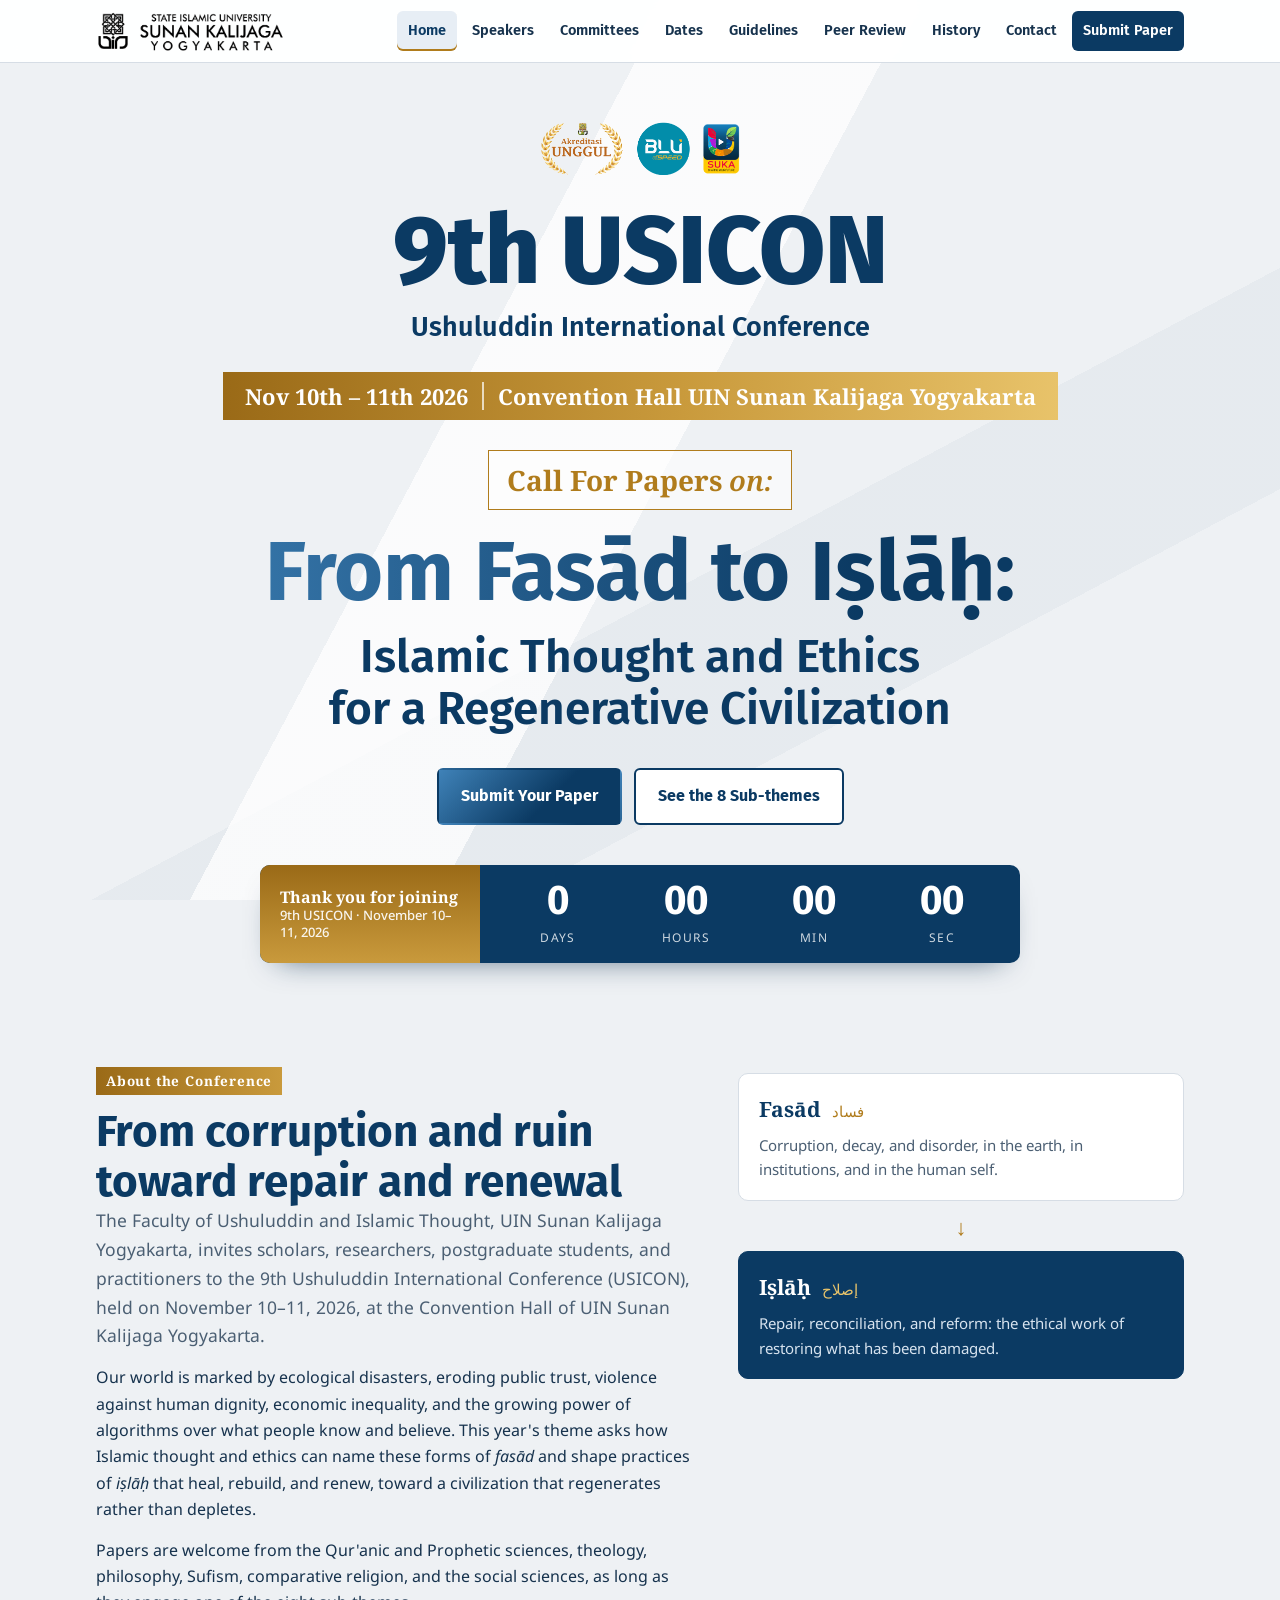
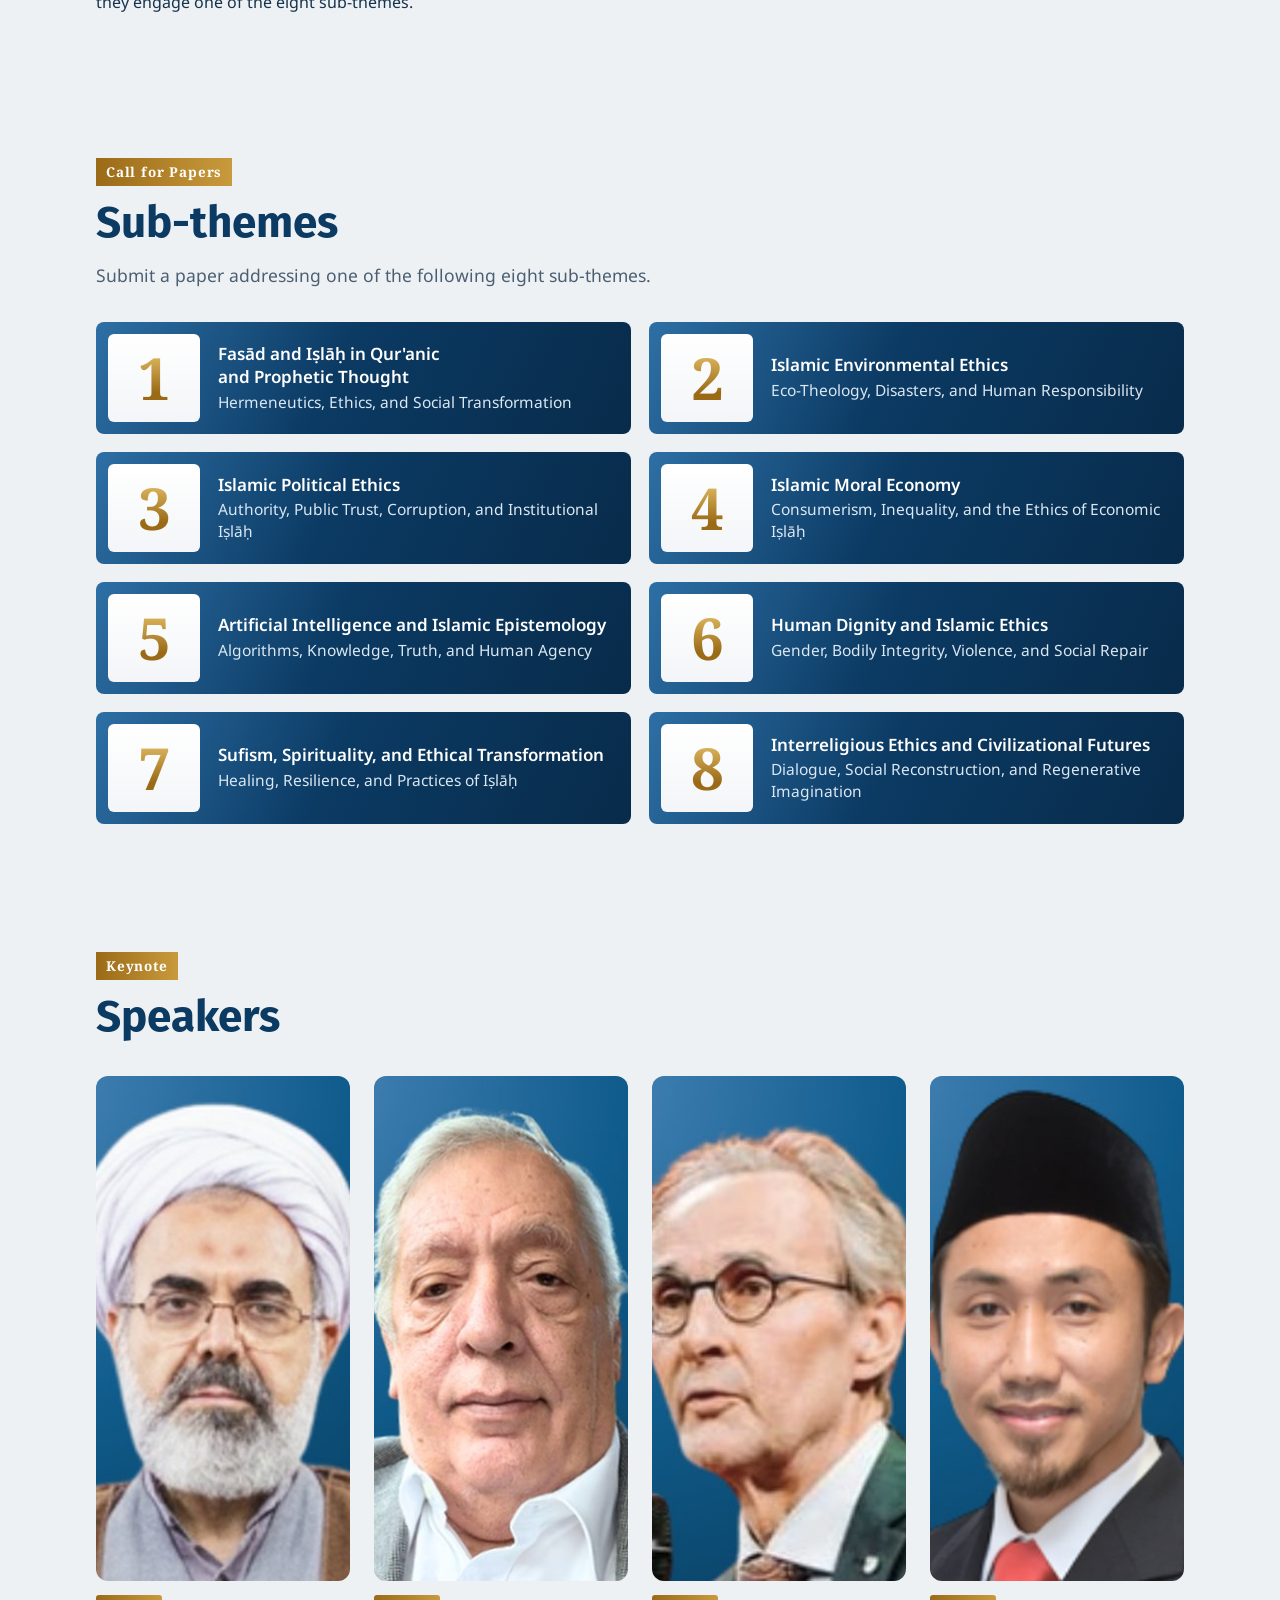
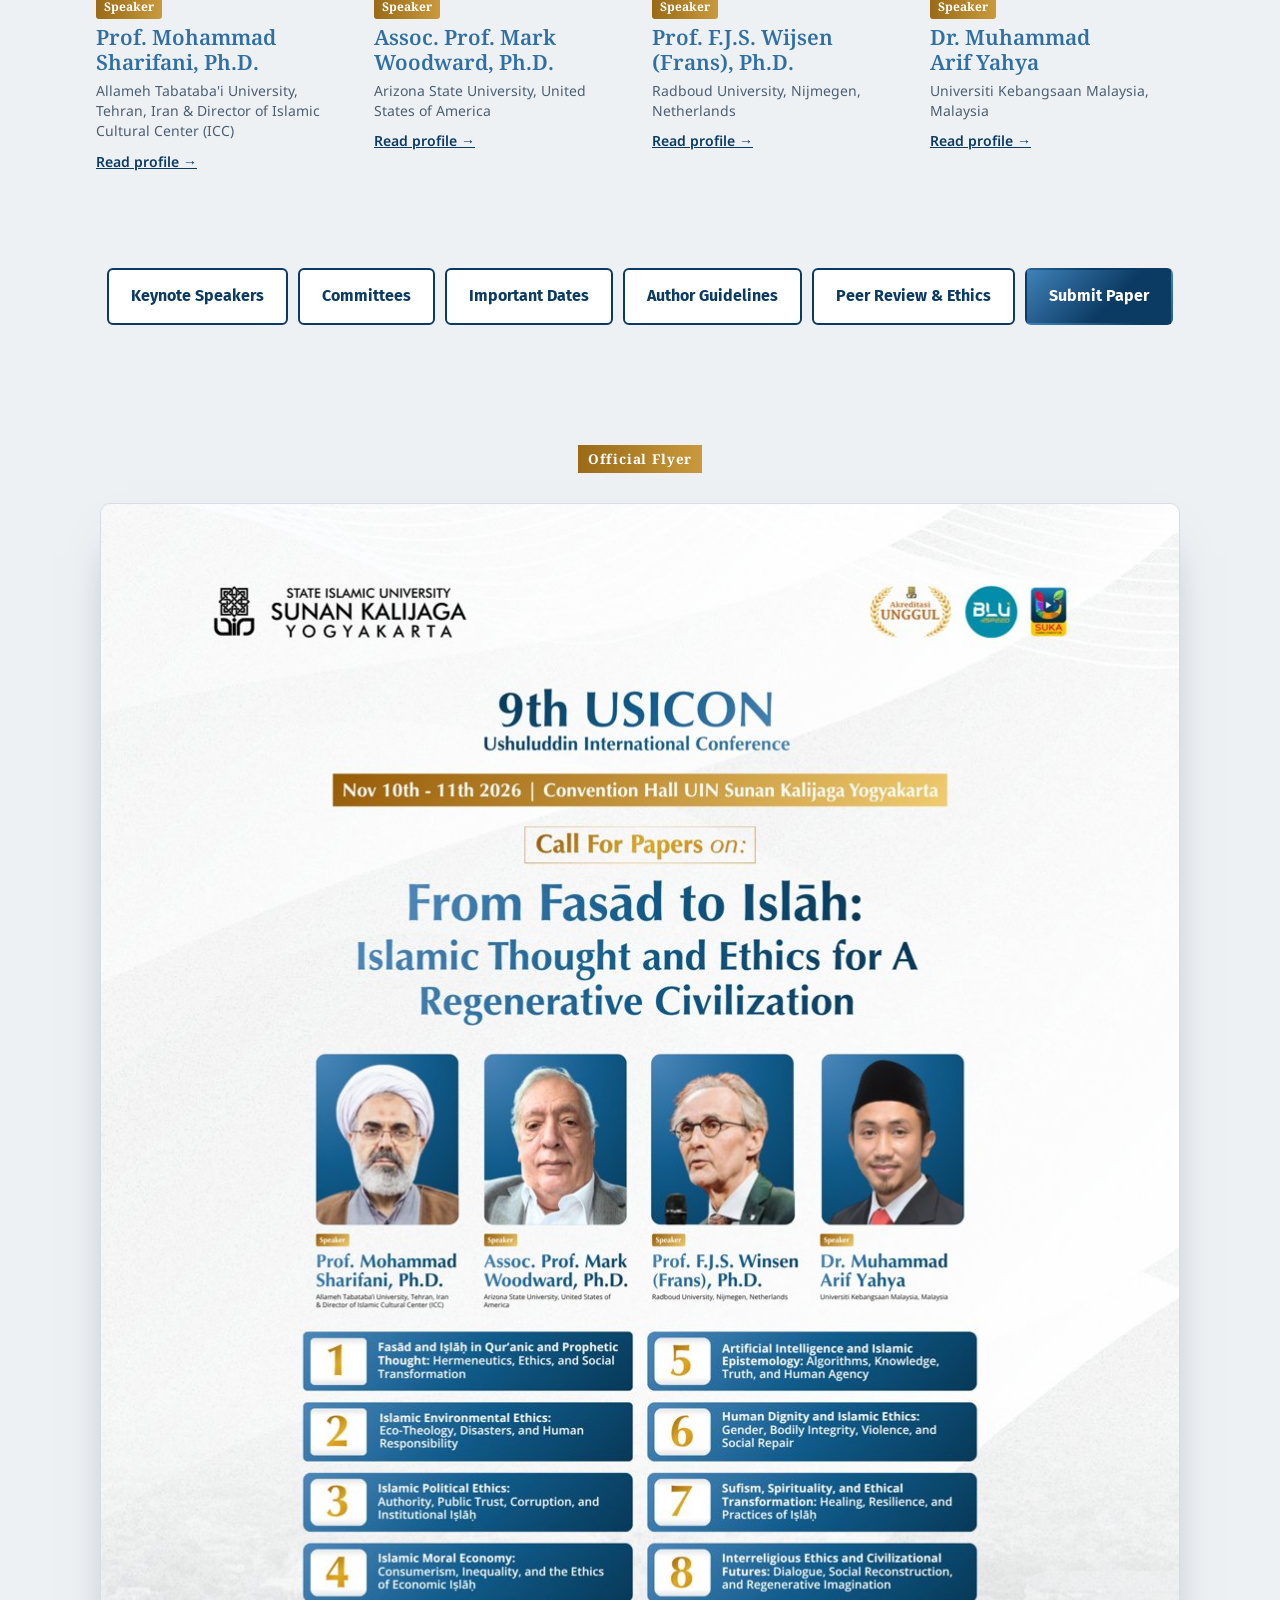
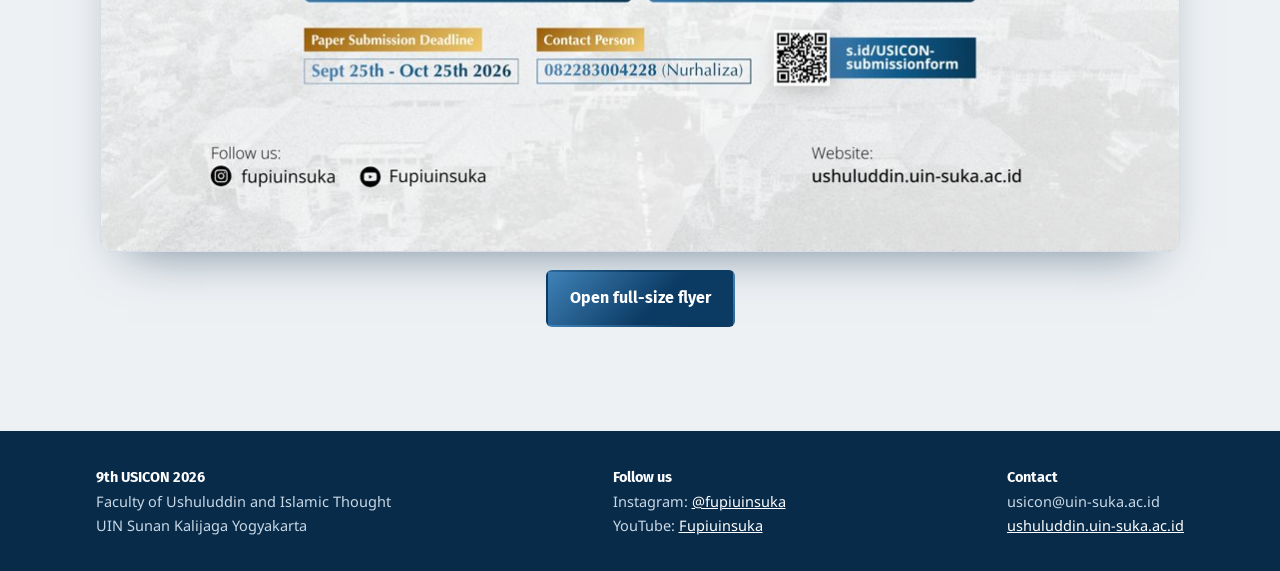
==== commit 18a3c8d1: "Add files via upload" ====
--- a/index.html
+++ b/index.html
@@ -26,6 +26,7 @@
     <button class="menu-btn" id="menuBtn" aria-expanded="false" aria-controls="nav">Menu</button>
     <nav class="nav" id="nav">
       <a href="index.html" aria-current="page">Home</a>
+      <a href="speakers.html">Speakers</a>
       <a href="committees.html">Committees</a>
       <a href="dates.html">Dates</a>
       <a href="guidelines.html">Guidelines</a>
@@ -113,13 +114,13 @@
     <h2>Speakers</h2>
     <div class="speakers">
       <div class="speaker"><figure><img src="assets/speaker-1.jpg" alt="Prof. Mohammad Sharifani, Ph.D." width="420" height="505" loading="lazy"></figure>
-        <span class="tag">Speaker</span><h3>Prof. Mohammad Sharifani, Ph.D.</h3><p>Allameh Tabataba'i University, Tehran, Iran &amp; Director of Islamic Cultural Center (ICC)</p></div>
+        <span class="tag">Speaker</span><h3>Prof. Mohammad Sharifani, Ph.D.</h3><p>Allameh Tabataba'i University, Tehran, Iran &amp; Director of Islamic Cultural Center (ICC)</p><a class="more" href="speakers.html#speaker-1">Read profile →</a></div>
       <div class="speaker"><figure><img src="assets/speaker-2.jpg" alt="Assoc. Prof. Mark Woodward, Ph.D." width="420" height="505" loading="lazy"></figure>
-        <span class="tag">Speaker</span><h3>Assoc. Prof. Mark Woodward, Ph.D.</h3><p>Arizona State University, United States of America</p></div>
+        <span class="tag">Speaker</span><h3>Assoc. Prof. Mark Woodward, Ph.D.</h3><p>Arizona State University, United States of America</p><a class="more" href="speakers.html#speaker-2">Read profile →</a></div>
       <div class="speaker"><figure><img src="assets/speaker-3.jpg" alt="Prof. F.J.S. Wijsen (Frans), Ph.D." width="420" height="505" loading="lazy"></figure>
-        <span class="tag">Speaker</span><h3>Prof. F.J.S. Wijsen (Frans), Ph.D.</h3><p>Radboud University, Nijmegen, Netherlands</p></div>
+        <span class="tag">Speaker</span><h3>Prof. F.J.S. Wijsen (Frans), Ph.D.</h3><p>Radboud University, Nijmegen, Netherlands</p><a class="more" href="speakers.html#speaker-3">Read profile →</a></div>
       <div class="speaker"><figure><img src="assets/speaker-4.jpg" alt="Dr. Muhammad Arif Yahya" width="420" height="505" loading="lazy"></figure>
-        <span class="tag">Speaker</span><h3>Dr. Muhammad Arif Yahya</h3><p>Universiti Kebangsaan Malaysia, Malaysia</p></div>
+        <span class="tag">Speaker</span><h3>Dr. Muhammad Arif Yahya</h3><p>Universiti Kebangsaan Malaysia, Malaysia</p><a class="more" href="speakers.html#speaker-4">Read profile →</a></div>
     </div>
   </div>
 </section>
@@ -127,6 +128,7 @@
 <section id="explore" style="padding-top:0">
   <div class="wrap">
     <div class="next-links" style="justify-content:center">
+      <a class="btn ghost" href="speakers.html">Keynote Speakers</a>
       <a class="btn ghost" href="committees.html">Committees</a>
       <a class="btn ghost" href="dates.html">Important Dates</a>
       <a class="btn ghost" href="guidelines.html">Author Guidelines</a>
--- a/assets/style.css
+++ b/assets/style.css
@@ -238,3 +238,20 @@
 .flyer-full{padding-block:56px 64px}
 .flyer-full .wrap{display:flex;flex-direction:column;align-items:center;gap:18px;text-align:center}
 .flyer-full img{width:100%;max-width:1080px;height:auto;border-radius:10px;box-shadow:0 24px 50px -28px rgba(8,43,74,.6);border:1px solid var(--line)}
+
+/* Keynote speaker profiles */
+.kn-list{display:grid;gap:22px;margin-top:32px}
+.kn{display:grid;grid-template-columns:220px 1fr;gap:28px;background:var(--paper);border:1px solid var(--line);border-radius:10px;padding:24px;scroll-margin-top:90px}
+.kn img{width:100%;height:auto;align-self:start;aspect-ratio:228/274;object-fit:cover;border-radius:10px;background:var(--navy)}
+.kn-body{min-width:0}
+.kn-body .tag{margin-top:0}
+.kn h2{font-family:var(--f-serif);font-weight:600;font-size:clamp(22px,2.6vw,27px);color:#2f6fa4;line-height:1.2;margin-top:8px}
+.kn-aff{margin:4px 0 0;font-weight:600;color:var(--ink);font-size:15px}
+.kn-bio{margin:12px 0 0;color:var(--ink-soft);max-width:72ch}
+.kn-tags{list-style:none;margin:14px 0 0;padding:0;display:flex;flex-wrap:wrap;gap:8px}
+.kn-tags li{font-size:13px;font-weight:600;color:var(--navy);background:#e7eef5;border-radius:99px;padding:3px 11px}
+.kn-topic{margin-top:16px;padding-top:14px;border-top:1px solid var(--line);display:flex;flex-wrap:wrap;gap:4px 14px;align-items:baseline}
+.kn-topic b{font-family:var(--f-display);font-size:13px;letter-spacing:.1em;text-transform:uppercase;color:var(--gold-text)}
+.kn-topic span{font-family:var(--f-serif);font-weight:600;color:var(--navy)}
+@media (max-width:700px){.kn{grid-template-columns:1fr;padding:18px}.kn img{max-width:240px}}
+.speaker a.more{display:inline-block;margin-top:8px;font-size:14px;font-weight:600}
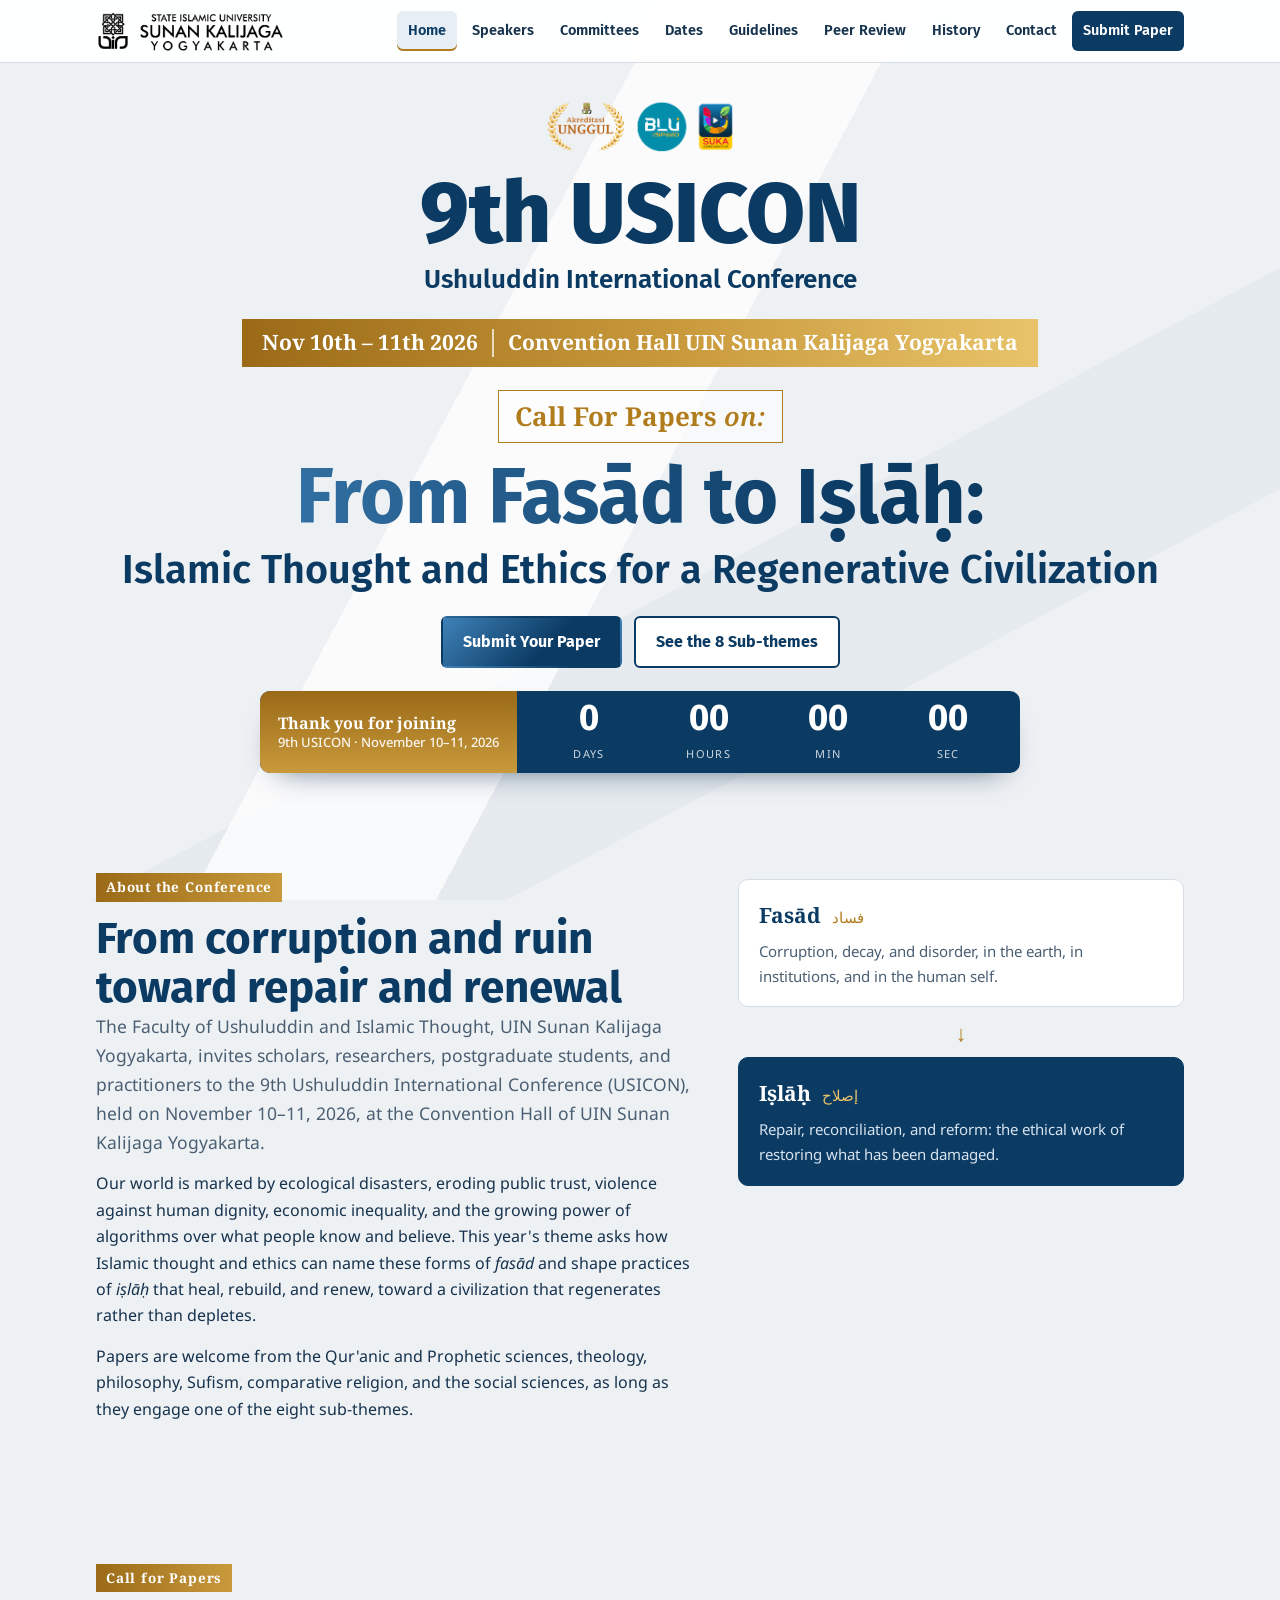
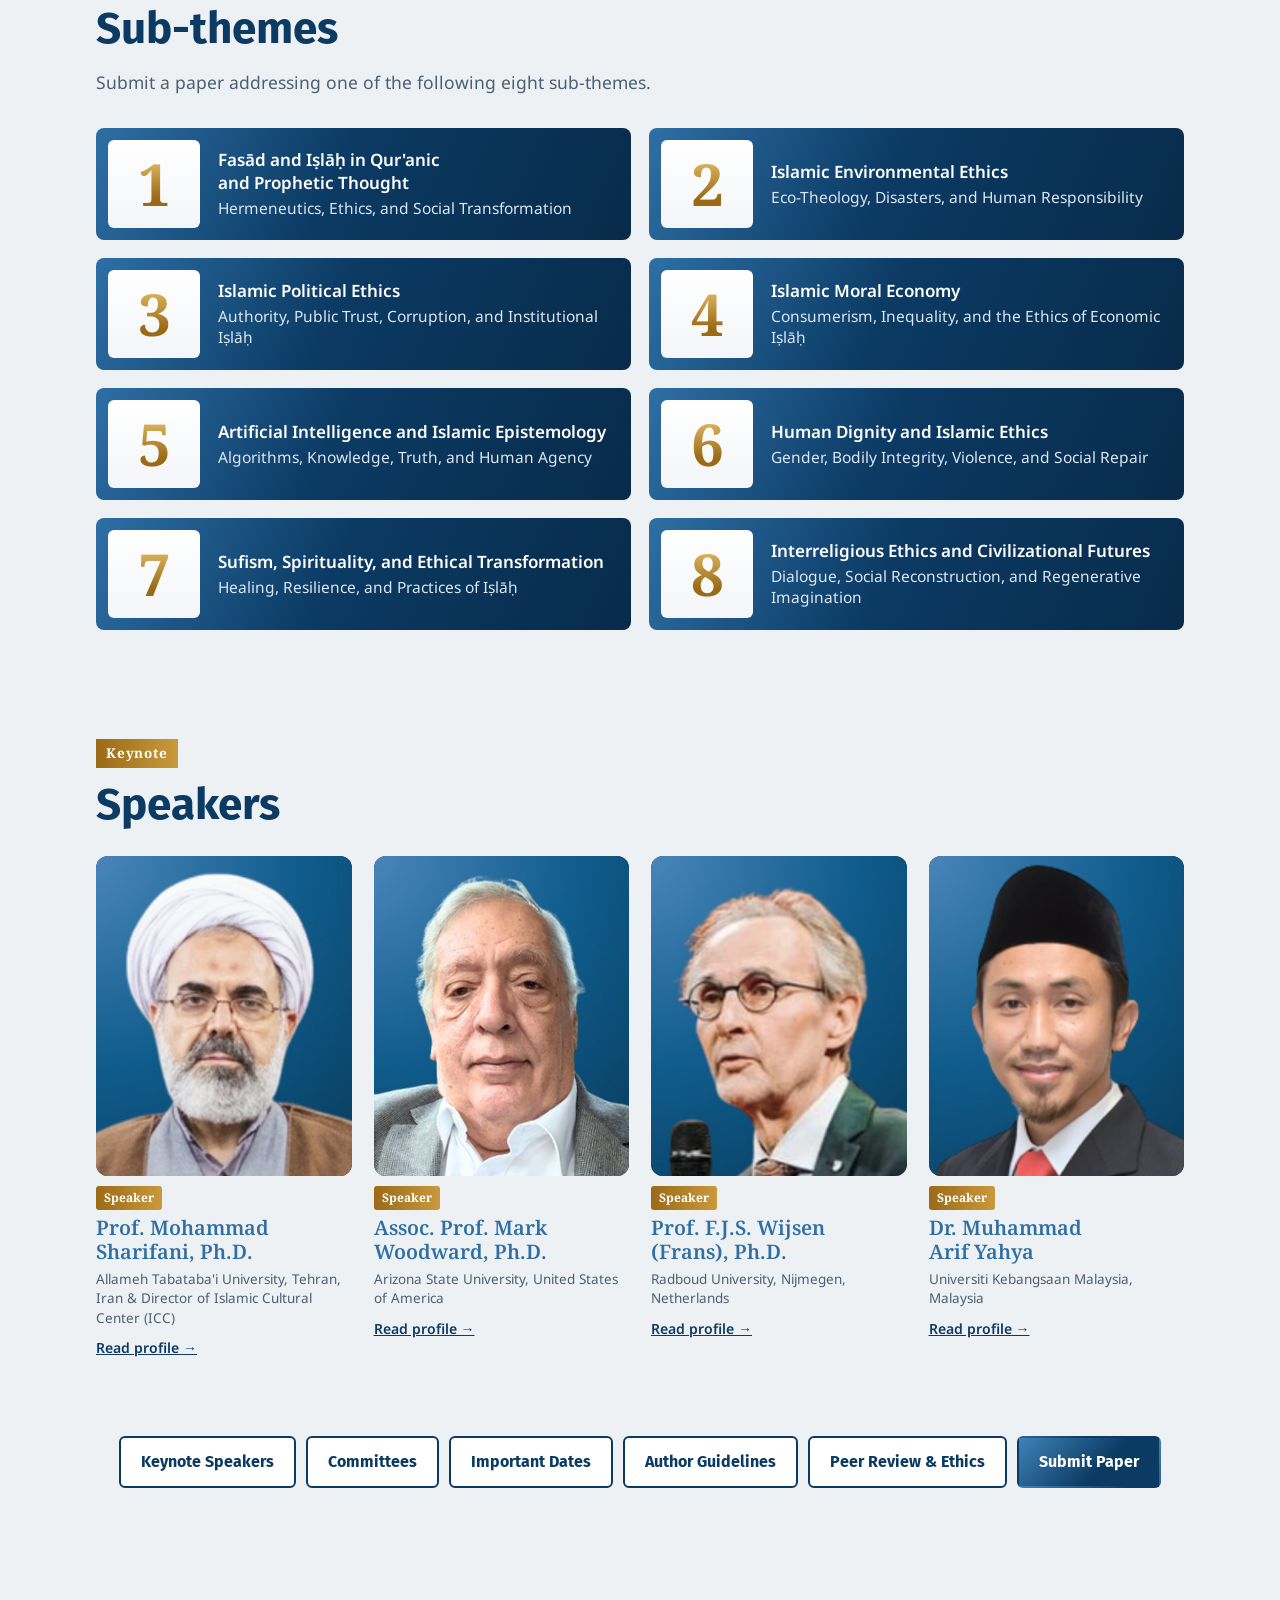
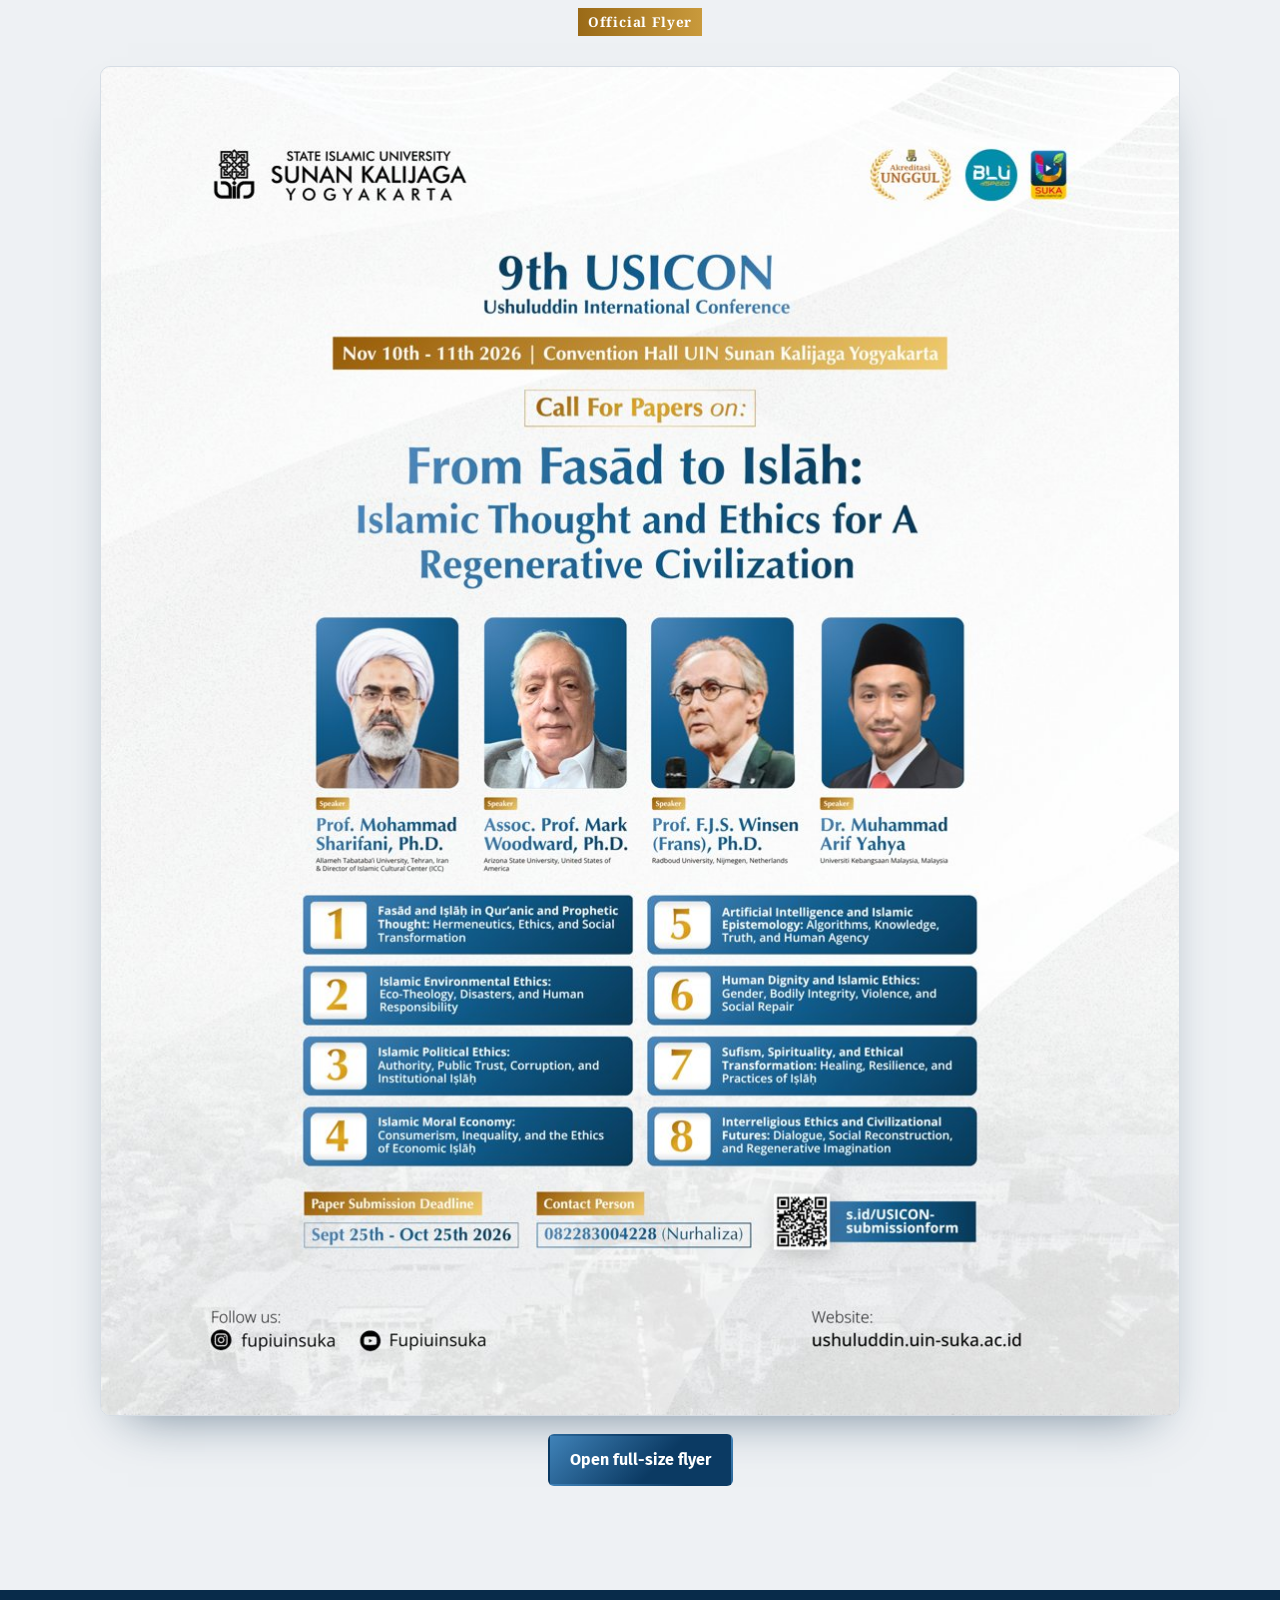
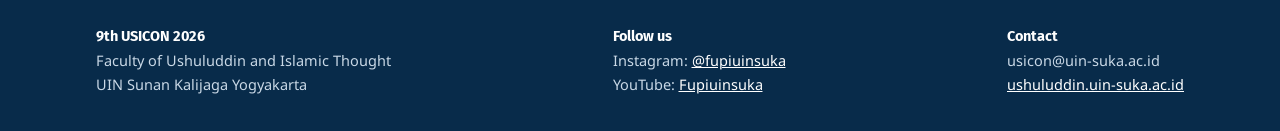
==== commit 9a094056: "Add files via upload" ====
--- a/index.html
+++ b/index.html
@@ -56,7 +56,7 @@
     </div>
 
     <div class="countdown" aria-live="polite">
-      <div class="cd-label" id="cdLabel">Paper submission closes<small>October 25, 2026 · 23:59 WIB</small></div>
+      <div class="cd-label" id="cdLabel">Submission extended<small>Until October 30, 2026 · 23:59 WIB</small></div>
       <div class="cd-units">
         <div><b id="cdD">--</b><span>Days</span></div>
         <div><b id="cdH">--</b><span>Hours</span></div>
@@ -108,7 +108,7 @@
   </div>
 </section>
 
-<section id="speakers">
+<section id="speakers" class="home-speakers">
   <div class="wrap">
     <span class="eyebrow">Keynote</span>
     <h2>Speakers</h2>
@@ -141,8 +141,8 @@
 <section class="flyer-full" id="flyer">
   <div class="wrap">
     <span class="eyebrow">Official Flyer</span>
-    <img src="assets/flyer.jpg" alt="Official 9th USICON 2026 Call for Papers flyer" width="1080" height="1350">
-    <a class="btn primary" href="assets/flyer.jpg" target="_blank" rel="noopener">Open full-size flyer</a>
+    <img src="assets/flyer.jpg?v=2" alt="Official 9th USICON 2026 Call for Papers flyer, submission extended to October 30, 2026" width="1024" height="1280">
+    <a class="btn primary" href="assets/flyer.jpg?v=2" target="_blank" rel="noopener">Open full-size flyer</a>
   </div>
 </section>
 </main>
--- a/assets/style.css
+++ b/assets/style.css
@@ -255,3 +255,29 @@
 .kn-topic span{font-family:var(--f-serif);font-weight:600;color:var(--navy)}
 @media (max-width:700px){.kn{grid-template-columns:1fr;padding:18px}.kn img{max-width:240px}}
 .speaker a.more{display:inline-block;margin-top:8px;font-size:14px;font-weight:600}
+
+/* Fit hero and keynote row within one laptop screen (sizes follow viewport height) */
+.hero{padding-block:clamp(20px,4vh,48px) clamp(24px,4vh,40px)}
+.badges{margin-bottom:clamp(10px,2vh,22px)}
+.badges img{height:clamp(34px,6vh,54px)}
+.edition{font-size:clamp(42px,min(8vw,9.5vh),92px)}
+.edition-sub{font-size:clamp(17px,min(2.4vw,3.2vh),26px);margin-top:2px}
+.goldband{margin-top:clamp(10px,2vh,20px);padding:clamp(6px,1.2vh,10px) 20px;font-size:clamp(15px,min(2vw,2.8vh),21px)}
+.cfp{margin-top:clamp(12px,2.6vh,26px);padding:4px 16px;font-size:clamp(17px,min(2.4vw,3.2vh),26px)}
+.theme-main{margin-top:clamp(8px,1.6vh,16px);font-size:clamp(34px,min(6.6vw,8.6vh),80px)}
+.theme-sub{font-size:clamp(20px,min(3.4vw,4.4vh),40px);max-width:1080px;margin-top:2px}
+.hero-actions{margin-top:clamp(14px,2.6vh,28px)}
+.btn{padding:11px 20px}
+.countdown{margin-top:clamp(14px,2.6vh,32px)}
+.cd-label{padding:10px 18px;max-width:260px}
+.cd-units{padding:8px 14px}
+.cd-units b{font-size:clamp(24px,min(4vw,4.6vh),36px)}
+.cd-units span{font-size:11px}
+
+#speakers.home-speakers{padding-block:clamp(28px,5vh,56px)}
+.speakers{margin-top:clamp(16px,3vh,30px);gap:22px}
+.speaker img{aspect-ratio:auto;height:clamp(190px,38vh,320px);object-fit:cover;object-position:50% 15%}
+.speaker h3{font-size:clamp(17px,2.4vh,20px)}
+.speaker p{font-size:13.5px}
+.tag{margin-top:10px}
+@media (max-width:900px){.speaker img{height:auto;aspect-ratio:228/274}}
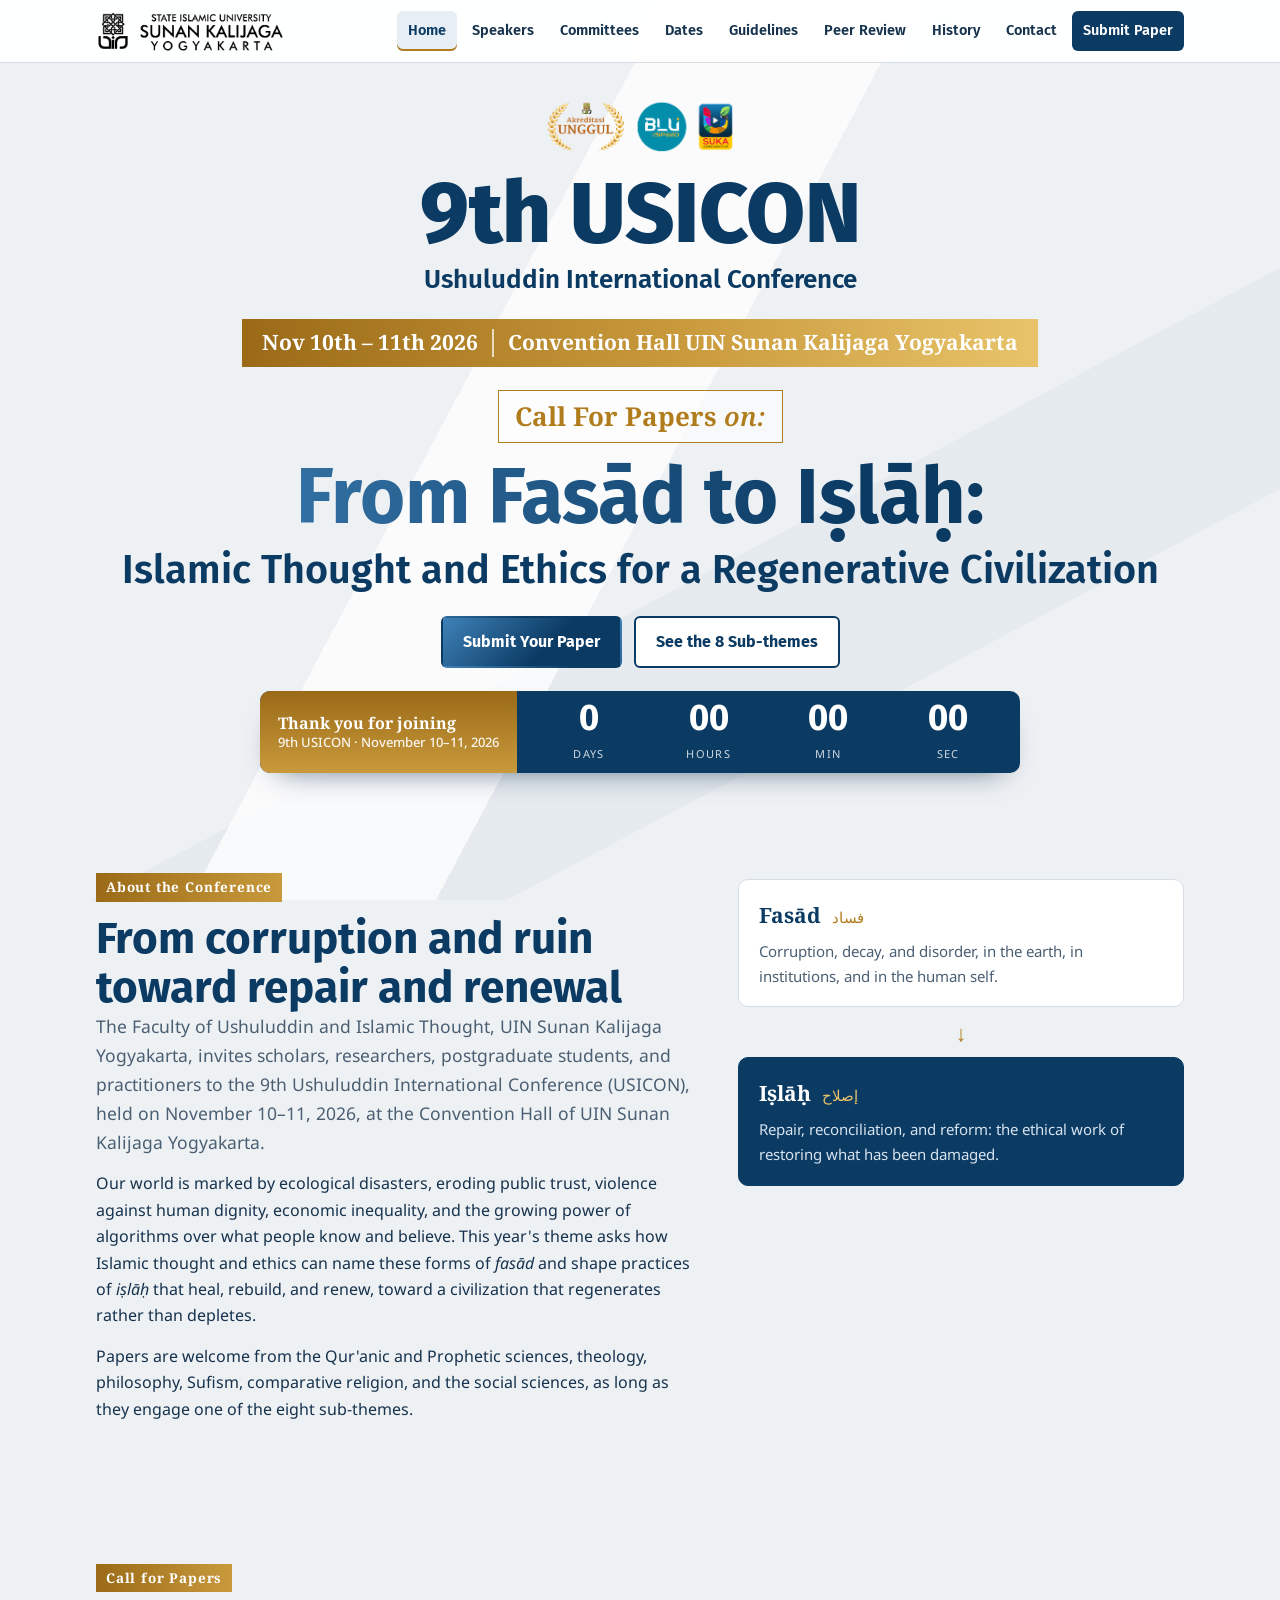
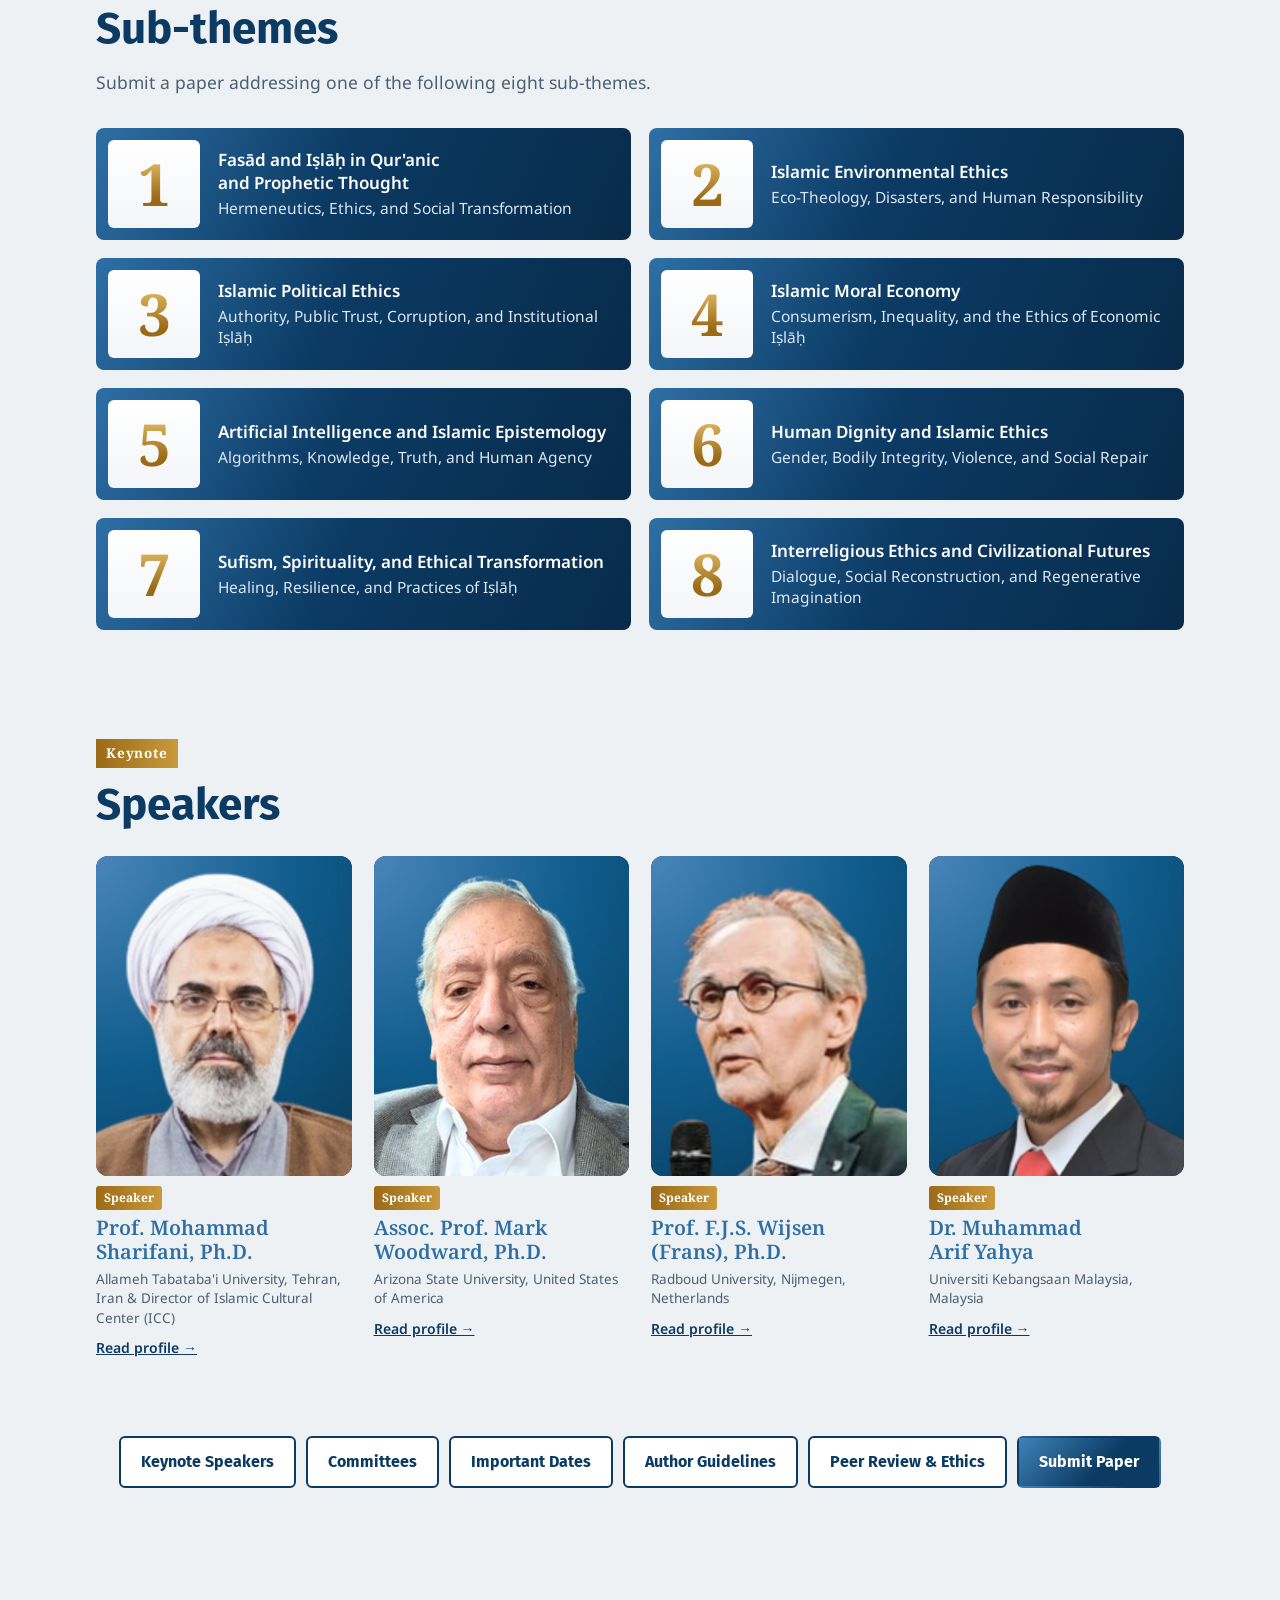
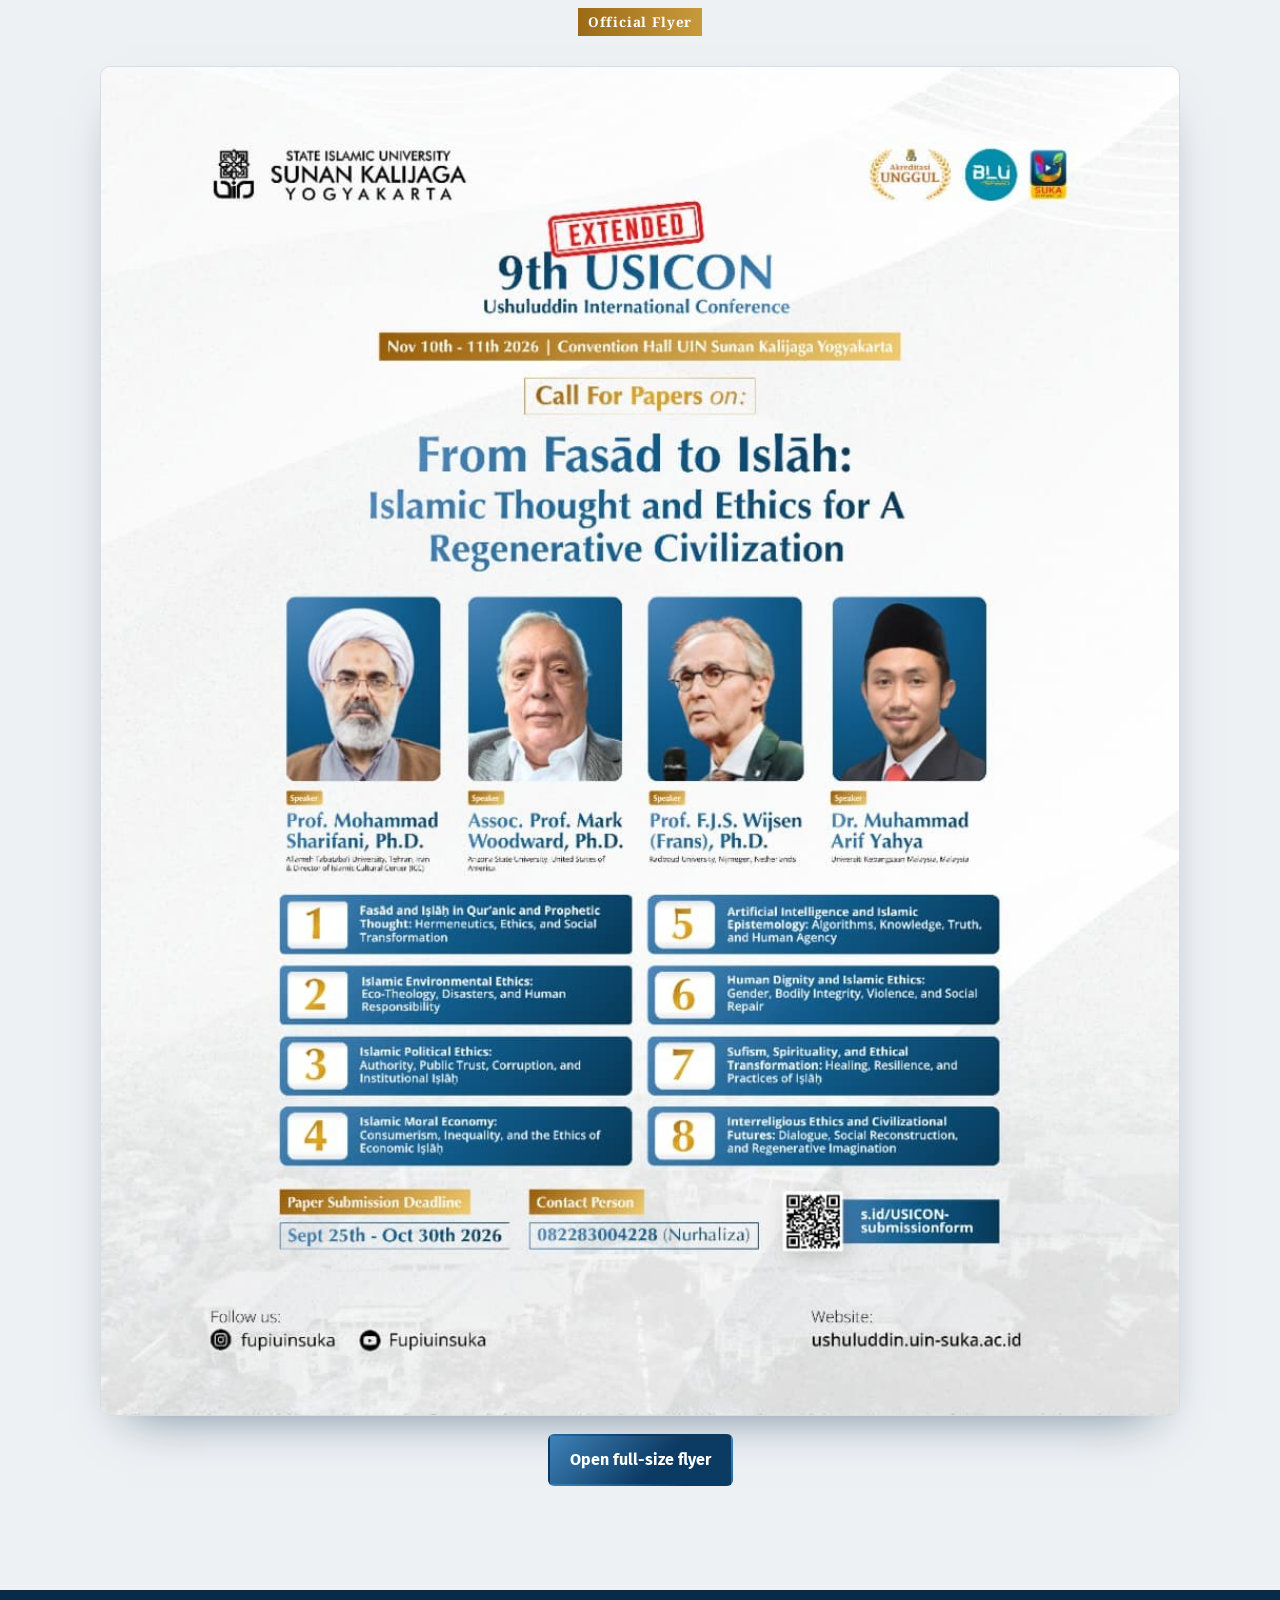
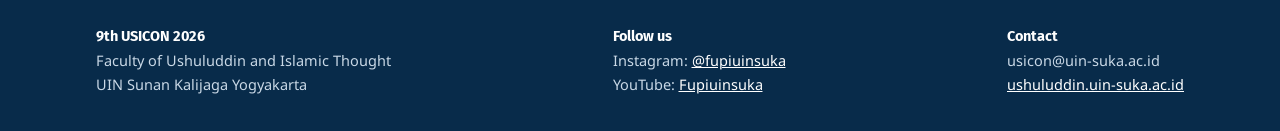
==== commit 062e3419: "Add files via upload" ====
--- a/index.html
+++ b/index.html
@@ -15,7 +15,7 @@
 <link rel="preconnect" href="https://fonts.googleapis.com">
 <link rel="preconnect" href="https://fonts.gstatic.com" crossorigin>
 <link rel="stylesheet" href="https://fonts.googleapis.com/css2?family=Fira+Sans:wght@500;600;700;800&family=Noto+Sans:wght@400;500;600&family=Noto+Serif:ital,wght@0,600;0,700;1,600&display=swap">
-<link rel="stylesheet" href="assets/style.css">
+<link rel="stylesheet" href="assets/style.css?v=20261027">
 </head>
 <body>
 <header class="top">
@@ -155,6 +155,6 @@
   </div>
 </footer>
 
-<script src="assets/main.js"></script>
+<script src="assets/main.js?v=20261027"></script>
 </body>
 </html>
--- a/assets/style.css
+++ b/assets/style.css
@@ -281,3 +281,4 @@
 .speaker p{font-size:13.5px}
 .tag{margin-top:10px}
 @media (max-width:900px){.speaker img{height:auto;aspect-ratio:228/274}}
+.step .ext{margin:6px 0 0;display:inline-block;font-size:12.5px;font-weight:600;color:var(--gold-1);background:#fbf3df;border-radius:4px;padding:2px 8px}
